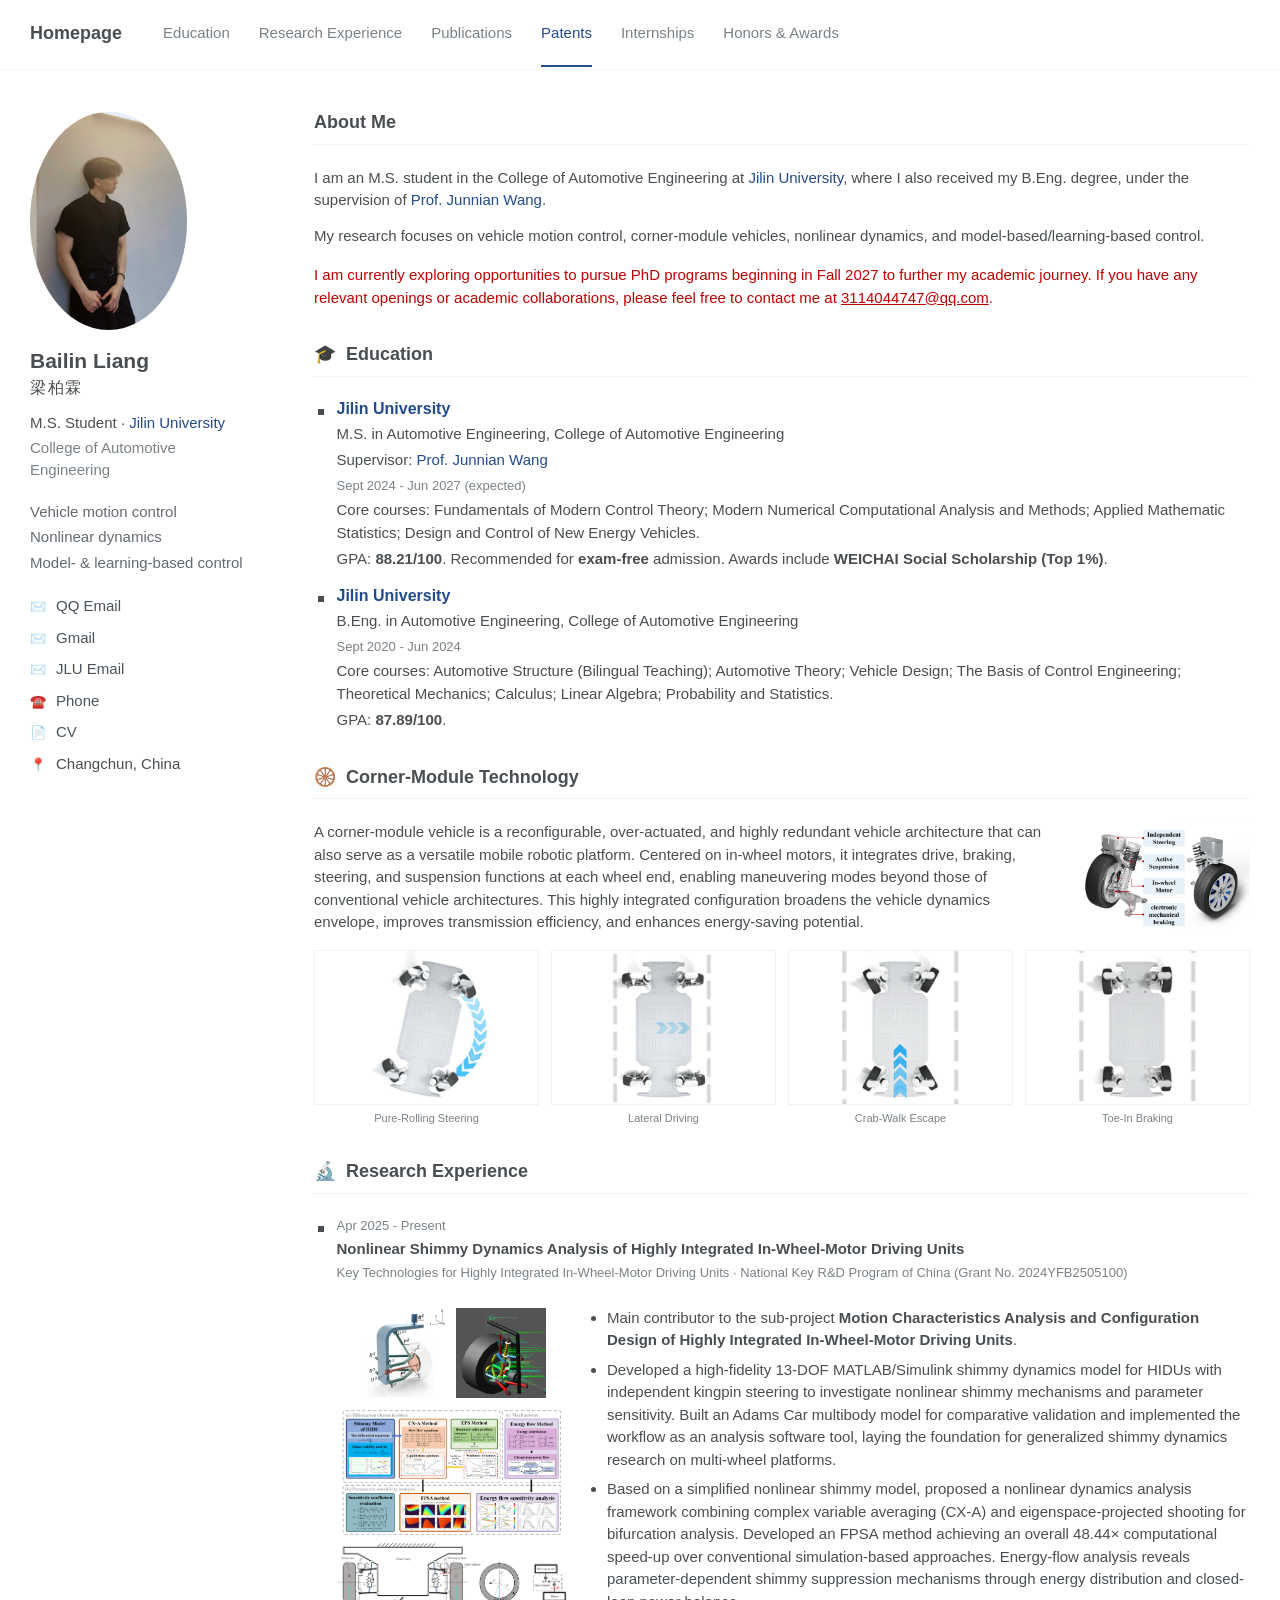
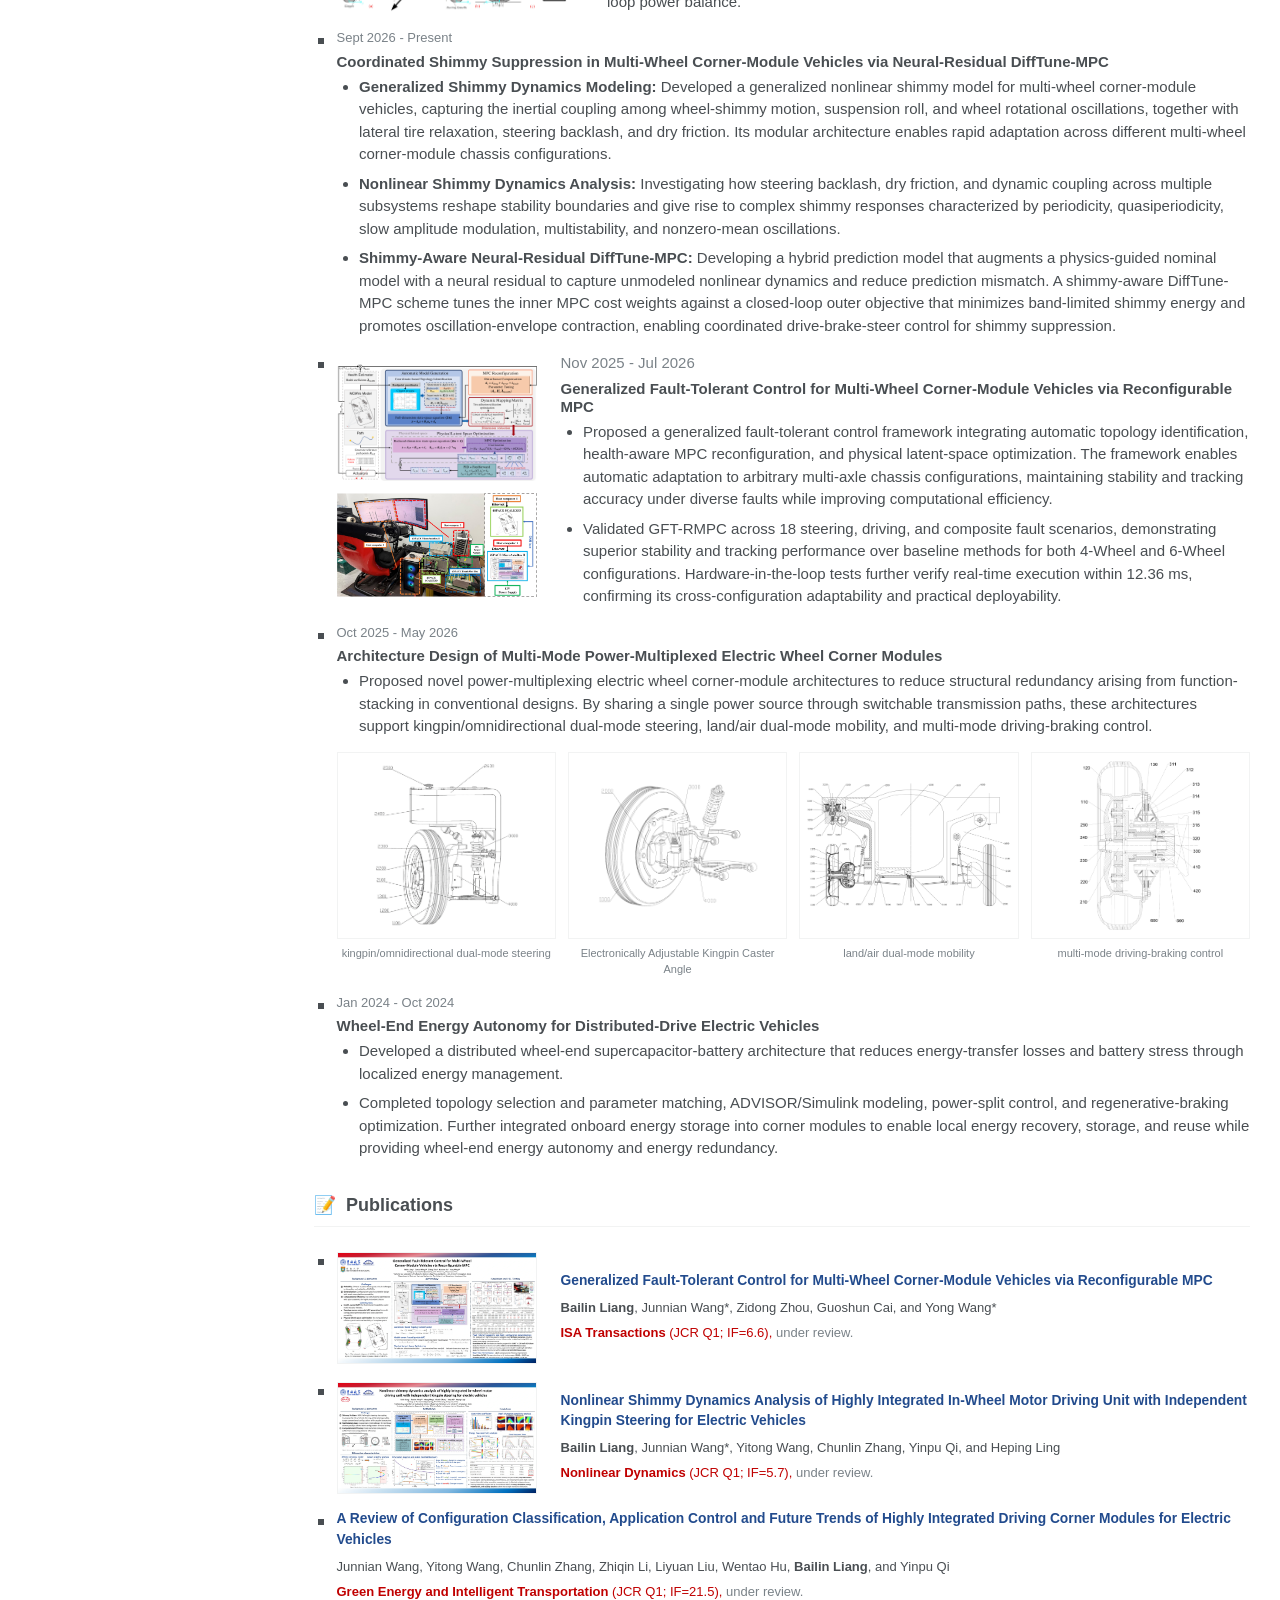
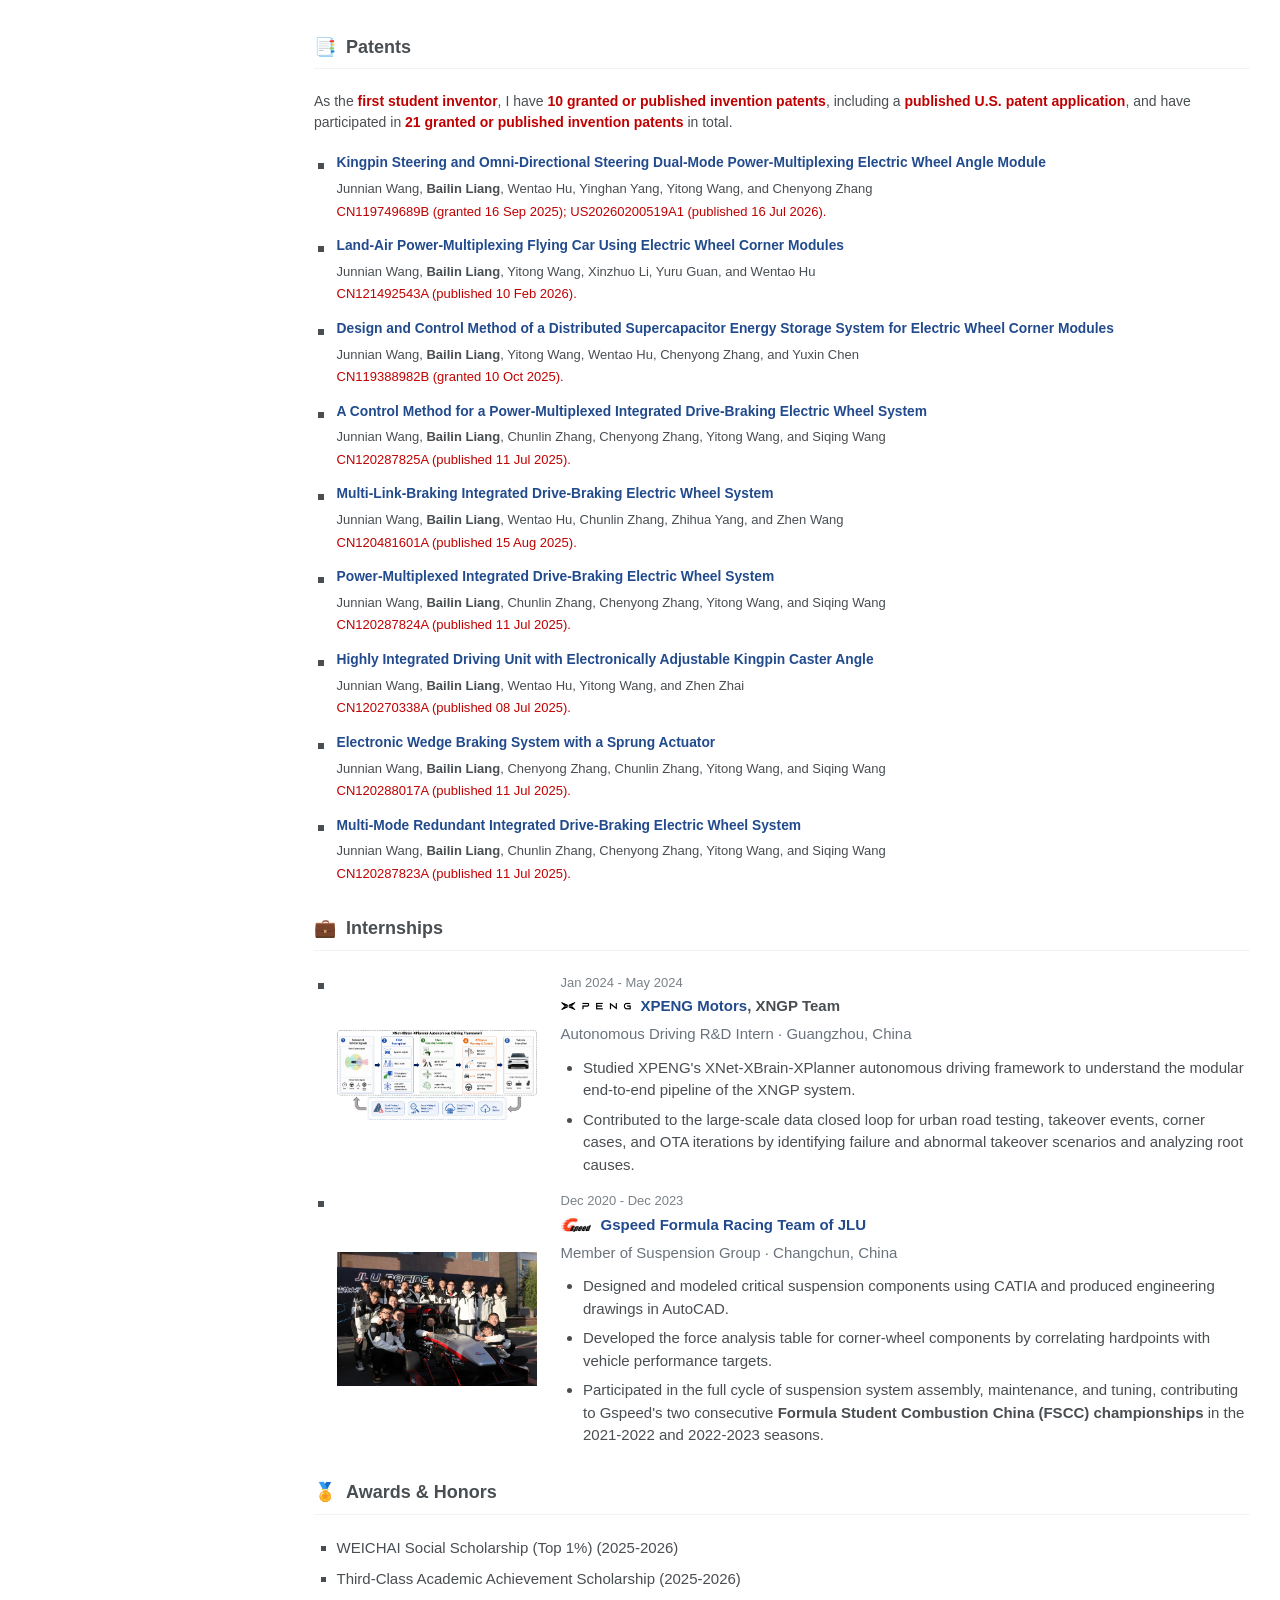
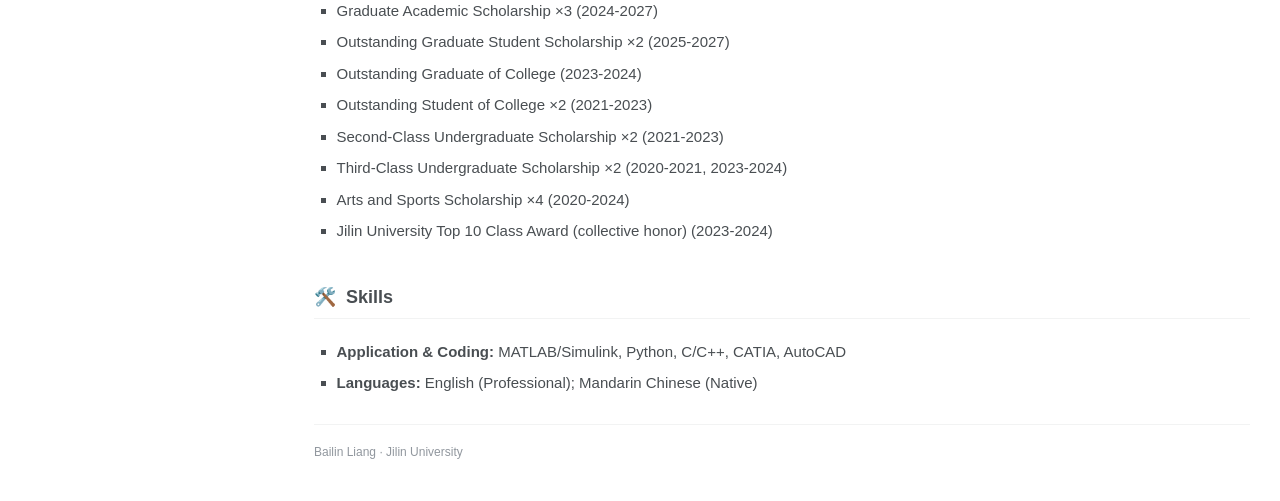
==== index.html @ b82c8e2d "Refine Shimmy figure spacing and supervisor typography" ====
<!DOCTYPE html>
<html lang="en">
<head>
  <meta charset="utf-8">
  <meta name="description" content="Academic homepage of Bailin Liang">
  <meta name="keywords" content="Bailin Liang, Automotive Engineering, Electric Vehicle, Vehicle Dynamics, Corner Module, Nonlinear Dynamics, Jilin University">
  <meta name="viewport" content="width=device-width, initial-scale=1">
  <title>Bailin Liang | Research &amp; Publications</title>
  <link rel="stylesheet" type="text/css" href="stylesheet.css?v=spacing-20261030">
</head>

<body>
  <header class="masthead">
    <nav class="top-nav" aria-label="Primary navigation">
      <a class="nav-home" href="#about">Homepage</a>
      <a href="#education">Education</a>
      <a href="#research">Research Experience</a>
      <a href="#publications">Publications</a>
      <a href="#patents">Patents</a>
      <a href="#experience">Internships</a>
      <a href="#awards">Honors <span class="ampersand">&amp;</span> Awards</a>
    </nav>
  </header>

  <main class="page-shell">
    <aside class="sidebar">
      <div class="profile-frame"><img class="profile-photo" src="photo/bailin-liang-portrait-casual-20261030.jpg" alt="Bailin Liang profile photo" data-image-slot="profile-photo"></div>

      <h1>Bailin Liang <span class="chinese-name">梁柏霖</span></h1>
      <p class="role">M.S. Student · <a href="https://www.jlu.edu.cn/" target="_blank" rel="noopener">Jilin University</a></p>
      <p class="affiliation">College of Automotive Engineering</p>

      <!-- <p class="focus">
        Focus on vehicle motion control, corner-module vehicle, and the integration of VLM/VLAs with model-based/learning-based control.
      </p> -->

      <p class="sidebar-interests">Vehicle motion control<br>Nonlinear dynamics<br>Model- <span class="ampersand">&amp;</span> learning-based control</p>
      <ul class="contact-list">
        <li><span class="contact-icon">✉️</span><a href="mailto:3114044747@qq.com">QQ Email</a></li>
        <li><span class="contact-icon">✉️</span><a href="mailto:sha593609@gmail.com">Gmail</a></li>
        <li><span class="contact-icon">✉️</span><a href="mailto:liangbl24@jlu.edu.cn">JLU Email</a></li>
        <li><span class="contact-icon">☎️</span><a href="tel:+8618038756869">Phone</a></li>
        <li><span class="contact-icon">📄</span><a href="Bailin_Liang_CV.pdf?v=aff6330867b1" target="_blank" rel="noopener">CV</a></li>
        <li><span class="contact-icon">📍</span>Changchun, China</li>
      </ul>
    </aside>

    <section class="content">
      <section id="about" class="intro-section">
        <h2>About Me</h2>
        <p>
          I am an M.S. student in the College of Automotive Engineering at <a href="https://www.jlu.edu.cn/" target="_blank" rel="noopener">Jilin University</a>,
          where I also received my B.Eng. degree, under the supervision of
          <a href="https://auto.jlu.edu.cn/info/1145/1429.htm" target="_blank" rel="noopener">Prof. Junnian Wang</a>.
        </p>
        <p>
          My research focuses on vehicle motion control, corner-module vehicles, nonlinear dynamics, and model-based/learning-based control.
        </p>
        <p class="phd-opportunity">
          I am currently exploring opportunities to pursue PhD programs beginning in Fall 2027 to further my academic journey. If you have any relevant openings or academic collaborations, please feel free to contact me at <a href="mailto:3114044747@qq.com">3114044747@qq.com</a>.
        </p>
      </section>

      <section id="education" class="section-block">
        <h2><span class="section-icon">🎓</span>Education</h2>

        <ul class="record-list">
        <li class="record-list-item">
        <div class="education-item">
          <h3><a href="https://www.jlu.edu.cn/" target="_blank" rel="noopener">Jilin University</a></h3>
          <p>M.S. in Automotive Engineering, College of Automotive Engineering</p>
          <p>Supervisor: <a href="https://auto.jlu.edu.cn/info/1145/1429.htm" target="_blank" rel="noopener">Prof. Junnian Wang</a></p>
          <p class="timeline-date">Sept 2024 - Jun 2027 (expected)</p>
          <p>Core courses: Fundamentals of Modern Control Theory; Modern Numerical Computational Analysis and Methods; Applied Mathematic Statistics; Design and Control of New Energy Vehicles.</p>
          <p>
            GPA: <strong>88.21/100</strong>. Recommended for <strong>exam-free</strong> admission. Awards include <strong>WEICHAI Social Scholarship (Top 1%)</strong>.
          </p>
        </div>
        </li>
        <li class="record-list-item">
        <div class="education-item">
          <h3><a href="https://www.jlu.edu.cn/" target="_blank" rel="noopener">Jilin University</a></h3>
          <p>B.Eng. in Automotive Engineering, College of Automotive Engineering</p>
          <p class="timeline-date">Sept 2020 - Jun 2024</p>
          <p>Core courses: Automotive Structure (Bilingual Teaching); Automotive Theory; Vehicle Design; The Basis of Control Engineering; Theoretical Mechanics; Calculus; Linear Algebra; Probability and Statistics.</p>
          <p>
            GPA: <strong>87.89/100</strong>.
          </p>
        </div>
        </li>
        </ul>

      </section>

      <section id="corner-module" class="section-block corner-module-overview">
        <h2><span class="section-icon">🛞</span>Corner-Module Technology</h2>
        <div class="corner-module-summary">
          <p class="corner-module-intro">
            A corner-module vehicle is a reconfigurable, over-actuated, and highly redundant vehicle architecture that can also serve as a versatile mobile robotic platform. Centered on in-wheel motors, it integrates drive, braking, steering, and suspension functions at each wheel end, enabling maneuvering modes beyond those of conventional vehicle architectures. This highly integrated configuration broadens the vehicle dynamics envelope, improves transmission efficiency, and enhances energy-saving potential.
          </p>
          <img class="media-asset corner-module-static" src="photo/National Key R&amp;D Program of China.jpg" alt="Highly integrated corner module combining independent steering, active suspension, in-wheel drive, and electromechanical braking">
        </div>
        <div class="corner-module-motion-grid" aria-label="Corner-module maneuvering modes">
          <figure>
            <img src="photo/corner-module-pure-rolling.gif" alt="Corner-module vehicle performing pure-rolling steering" loading="lazy">
            <figcaption>Pure-Rolling Steering</figcaption>
          </figure>
          <figure>
            <img src="photo/corner-module-lateral-driving.gif" alt="Corner-module vehicle driving laterally" loading="lazy">
            <figcaption>Lateral Driving</figcaption>
          </figure>
          <figure>
            <img src="photo/corner-module-crab-walk.gif" alt="Corner-module vehicle performing a crab-walk escape maneuver" loading="lazy">
            <figcaption>Crab-Walk Escape</figcaption>
          </figure>
          <figure>
            <img src="photo/corner-module-toe-in-braking.gif" alt="Corner-module vehicle performing toe-in braking" loading="lazy">
            <figcaption>Toe-In Braking</figcaption>
          </figure>
        </div>
      </section>

      <section id="research" class="section-block">
        <h2><span class="section-icon">🔬</span>Research Experience</h2>

        <ul class="record-list">
        <li class="record-list-item">
        <article class="experience-item shimmy-detail" id="research-shimmy">
            <header class="experience-heading">
            <div class="timeline-date">Apr 2025 - Present</div>
            <h3>Nonlinear Shimmy Dynamics Analysis of Highly Integrated In-Wheel-Motor Driving Units</h3>
            <p class="role-line">Key Technologies for Highly Integrated In-Wheel-Motor Driving Units · National Key R<span class="ampersand">&amp;</span>D Program of China (Grant No. 2024YFB2505100)</p>
                      </header>
          <div class="experience-media shimmy-figure-group">
            <div class="model-figure-pair">
            <a href="photo/shimmy-kinematic-model.png" target="_blank" rel="noopener"><img class="media-asset" src="photo/shimmy-kinematic-model.png" alt="Kinematic schematic of the highly integrated in-wheel-motor driving unit"></a>
            <a href="photo/shimmy-adams-model.png" target="_blank" rel="noopener"><img class="media-asset" src="photo/shimmy-adams-model.png" alt="Adams multibody model of the highly integrated in-wheel-motor driving unit"></a>
                      </div>
            <div class="paper-figure-set" data-image-slot="paper-preview-shimmy">
            <img class="media-asset paper-figure-primary" src="photo/Nonlinear Shimmy Analysis of Highly Integrated In-Wheel Motor Driving Unit with Independent Kingpin Steering for Electric Vehicles1.jpg" alt="Nonlinear shimmy dynamics and bifurcation analysis">
            <img class="media-asset paper-figure-secondary" src="photo/Nonlinear Shimmy Analysis of Highly Integrated In-Wheel Motor Driving Unit with Independent Kingpin Steering for Electric Vehicles2.jpg" alt="Parameter sensitivity and energy-flow analysis of shimmy suppression">
                      </div>
          </div>
          <div class="experience-body">
            <ul class="experience-list">
              <li>Main contributor to the sub-project <strong>Motion Characteristics Analysis and Configuration Design of Highly Integrated In-Wheel-Motor Driving Units</strong>.</li>
              <li>Developed a high-fidelity 13-DOF MATLAB/Simulink shimmy dynamics model for HIDUs with independent kingpin steering to investigate nonlinear shimmy mechanisms and parameter sensitivity. Built an Adams Car multibody model for comparative validation and implemented the workflow as an analysis software tool, laying the foundation for generalized shimmy dynamics research on multi-wheel platforms.</li>
              <li>Based on a simplified nonlinear shimmy model, proposed a nonlinear dynamics analysis framework combining complex variable averaging (CX-A) and eigenspace-projected shooting for bifurcation analysis. Developed an FPSA method achieving an overall 48.44× computational speed-up over conventional simulation-based approaches. Energy-flow analysis reveals parameter-dependent shimmy suppression mechanisms through energy distribution and closed-loop power balance.</li>
            </ul>
          </div>
        </article>
        </li>
        <li class="record-list-item">
        <article class="experience-item text-only" id="research-coordinated">
          <div class="experience-body">
              <div class="timeline-date">Sept 2026 - Present</div>
              <h3>Coordinated Shimmy Suppression in Multi-Wheel Corner-Module Vehicles via Neural-Residual DiffTune-MPC</h3>
            <ul class="experience-list">
              <li><strong>Generalized Shimmy Dynamics Modeling:</strong> Developed a generalized nonlinear shimmy model for multi-wheel corner-module vehicles, capturing the inertial coupling among wheel-shimmy motion, suspension roll, and wheel rotational oscillations, together with lateral tire relaxation, steering backlash, and dry friction. Its modular architecture enables rapid adaptation across different multi-wheel corner-module chassis configurations.</li>
              <li><strong>Nonlinear Shimmy Dynamics Analysis:</strong> Investigating how steering backlash, dry friction, and dynamic coupling across multiple subsystems reshape stability boundaries and give rise to complex shimmy responses characterized by periodicity, quasiperiodicity, slow amplitude modulation, multistability, and nonzero-mean oscillations.</li>
              <li><strong>Shimmy-Aware Neural-Residual DiffTune-MPC:</strong> Developing a hybrid prediction model that augments a physics-guided nominal model with a neural residual to capture unmodeled nonlinear dynamics and reduce prediction mismatch. A shimmy-aware DiffTune-MPC scheme tunes the inner MPC cost weights against a closed-loop outer objective that minimizes band-limited shimmy energy and promotes oscillation-envelope contraction, enabling coordinated drive-brake-steer control for shimmy suppression.</li>
            </ul>
          </div>
        </article>
        </li>
        <li class="record-list-item">
        <article class="experience-item" id="research-gft-rmpc">
          <div class="experience-media paper-figure-set" data-image-slot="paper-preview">
            <a href="photo/gft-rmpc-strategy.png" target="_blank" rel="noopener" aria-label="Open the full GFT-RMPC strategy diagram">
              <img class="media-asset paper-figure-primary" src="photo/gft-rmpc-strategy.png" alt="GFT-RMPC strategy integrating automatic model generation, MPC reconfiguration, and physical latent-space optimization">
            </a>
            <img class="media-asset paper-figure-secondary" src="photo/Generalized Fault-Tolerant Control for Multi-Wheel Corner-Module Vehicles via Reconfigurable MPC2.jpg" alt="Hardware-in-the-loop validation platform for the GFT-RMPC framework">
          </div>
          <div class="experience-body">
            <p class="timeline-date">Nov 2025 - Jul 2026</p>
            <h3>Generalized Fault-Tolerant Control for Multi-Wheel Corner-Module Vehicles via Reconfigurable MPC</h3>
            <ul class="experience-list">
              <li>Proposed a generalized fault-tolerant control framework integrating automatic topology identification, health-aware MPC reconfiguration, and physical latent-space optimization. The framework enables automatic adaptation to arbitrary multi-axle chassis configurations, maintaining stability and tracking accuracy under diverse faults while improving computational efficiency.</li>
              <li>Validated GFT-RMPC across 18 steering, driving, and composite fault scenarios, demonstrating superior stability and tracking performance over baseline methods for both 4-Wheel and 6-Wheel configurations. Hardware-in-the-loop tests further verify real-time execution within 12.36 ms, confirming its cross-configuration adaptability and practical deployability.</li>
            </ul>
          </div>
        </article>
        </li>
        <li class="record-list-item">
        <article class="experience-item text-only architecture-preview" id="architecture-preview">
          <div class="experience-body">
            <div class="timeline-date">Oct 2025 - May 2026</div>
            <h3>Architecture Design of Multi-Mode Power-Multiplexed Electric Wheel Corner Modules</h3>
            <ul class="experience-list">
              <li>Proposed novel power-multiplexing electric wheel corner-module architectures to reduce structural redundancy arising from function-stacking in conventional designs. By sharing a single power source through switchable transmission paths, these architectures support kingpin/omnidirectional dual-mode steering, land/air dual-mode mobility, and multi-mode driving-braking control.</li>
            </ul>
          </div>
          <div class="architecture-gallery">
            <figure>
              <a href="photo/patent1.png" target="_blank" rel="noopener"><img src="photo/patent1.png" alt="Dual-mode steering corner module"></a>
              <figcaption>kingpin/omnidirectional dual-mode steering</figcaption>
            </figure>
            <figure>
              <a href="photo/caster-angle-axonometric.png" target="_blank" rel="noopener"><img src="photo/caster-angle-axonometric.png" alt="New corner-module axonometric drawing"></a>
              <figcaption>Electronically Adjustable Kingpin Caster Angle</figcaption>
            </figure>
            <figure>
              <a href="photo/patent2_web.jpg" target="_blank" rel="noopener"><img src="photo/patent2_web.jpg" alt="Land-air power-multiplexing flying car"></a>
              <figcaption>land/air dual-mode mobility</figcaption>
            </figure>
            <figure>
              <a href="photo/drive-brake-structure.png" target="_blank" rel="noopener"><img src="photo/drive-brake-structure.png" alt="New cross-sectional structure drawing"></a>
              <figcaption>multi-mode driving-braking control</figcaption>
            </figure>
          </div>
        </article>
        </li>
        <li class="record-list-item">
        <article class="experience-item text-only">
          <div class="experience-body">
            <div class="timeline-date">Jan 2024 - Oct 2024</div>
            <h3>Wheel-End Energy Autonomy for Distributed-Drive Electric Vehicles</h3>
            <ul class="experience-list">
              <li>Developed a distributed wheel-end supercapacitor-battery architecture that reduces energy-transfer losses and battery stress through localized energy management.</li>
              <li>Completed topology selection and parameter matching, ADVISOR/Simulink modeling, power-split control, and regenerative-braking optimization. Further integrated onboard energy storage into corner modules to enable local energy recovery, storage, and reuse while providing wheel-end energy autonomy and energy redundancy.</li>
            </ul>
          </div>
        </article>
        </li>
        <li class="record-list-item" hidden>
        <article class="experience-item text-only" hidden>
          <div class="experience-body">
              <h3>Certifiable Latent Interface for Multimodal Robot Control <span class="research-status">Research interest</span></h3>
              <p>
                Explore history-dependent latent state representations that retain task- and control-relevant information from multimodal observation histories while attenuating nuisance variations, perception noise, and irrelevant history. Develop latent-to-policy parameterizations with built-in closed-loop guarantees so that policies generated from admissible latent states remain feasible and safe when integrated with a stabilizing low-level controller and the physical plant. Explore online latent-space planning and reinforcement-learning-based policy optimization within certified admissible sets to improve task performance while preserving closed-loop guarantees.
              </p>
          </div>
        </article>
        </li>
        </ul>
      </section>

      <section id="publications" class="section-block">
        <h2><span class="section-icon">📝</span>Publications</h2>

        <ul class="record-list">
        <li class="record-list-item">
        <article class="publication-item" data-paper="gft-rmpc">
          <a class="publication-media" href="photo/gft-rmpc-paper-poster.webp" target="_blank" rel="noopener" aria-label="Open full-size GFT-RMPC paper poster">
            <img class="media-asset" src="photo/gft-rmpc-paper-poster.webp" alt="GFT-RMPC paper poster" loading="lazy" width="2551" height="1417">
          </a>
          <div class="publication-body">
            <h3>Generalized Fault-Tolerant Control for Multi-Wheel Corner-Module Vehicles via Reconfigurable MPC</h3>
            <p><strong>Bailin Liang</strong>, Junnian Wang*, Zidong Zhou, Guoshun Cai, and Yong Wang*</p>
            <p class="paper-venue">
              <strong>ISA Transactions</strong> (JCR Q1; IF=6.6), <span class="paper-status">under review.</span>
            </p>

          </div>
        </article>
        </li>
        <li class="record-list-item">
        <article class="publication-item" data-paper="shimmy">
          <a class="publication-media" href="photo/shimmy-paper-poster.webp" target="_blank" rel="noopener" aria-label="Open full-size Nonlinear shimmy dynamics paper poster">
            <img class="media-asset" src="photo/shimmy-paper-poster.webp" alt="Nonlinear shimmy dynamics paper poster" loading="lazy" width="2551" height="1417">
          </a>
          <div class="publication-body">
            <h3>Nonlinear Shimmy Dynamics Analysis of Highly Integrated In-Wheel Motor Driving Unit with Independent Kingpin Steering for Electric Vehicles</h3>
            <p><strong>Bailin Liang</strong>, Junnian Wang*, Yitong Wang, Chunlin Zhang, Yinpu Qi, and Heping Ling</p>
            <p class="paper-venue">
              <strong>Nonlinear Dynamics</strong> (JCR Q1; IF=5.7), <span class="paper-status">under review.</span>
            </p>

          </div>
        </article>
        </li>
        <li class="record-list-item">
        <article class="publication-item text-only">
          <div class="publication-body">
            <h3>A Review of Configuration Classification, Application Control and Future Trends of Highly Integrated Driving Corner Modules for Electric Vehicles</h3>
            <p>Junnian Wang, Yitong Wang, Chunlin Zhang, Zhiqin Li, Liyuan Liu, Wentao Hu, <strong>Bailin Liang</strong>, and Yinpu Qi</p>
            <p class="paper-venue">
              <strong>Green Energy and Intelligent Transportation</strong> (JCR Q1; IF=21.5), <span class="paper-status">under review.</span>
            </p>
          </div>
        </article>
        </li>
        </ul>

      </section>

      <section id="patents" class="section-block">
        <h2><span class="section-icon">📑</span>Patents</h2>
        <p class="patent-highlight">As the <strong>first student inventor</strong>, I have <strong>10 granted or published invention patents</strong>, including a <strong>published U.S. patent application</strong>, and have participated in <strong>21 granted or published invention patents</strong> in total.</p>

        <ul class="record-list">
        <li class="record-list-item">
        <article class="publication-item text-only patent-entry">
          <div class="publication-body">
            <h3>Kingpin Steering and Omni-Directional Steering Dual-Mode Power-Multiplexing Electric Wheel Angle Module</h3>
            <p class="inventor-list">Junnian Wang, <strong>Bailin Liang</strong>, Wentao Hu, Yinghan Yang, Yitong Wang, and Chenyong Zhang</p>
            <p class="patent-metadata"><a href="https://patents.google.com/patent/CN119749689B/en" target="_blank" rel="noopener">CN119749689B</a> (granted 16 Sep 2025); <a href="https://patents.google.com/patent/US20260200519A1/en" target="_blank" rel="noopener">US20260200519A1</a> (published 16 Jul 2026).</p>
          </div>
        </article>
        </li>
        <li class="record-list-item">
        <article class="publication-item text-only patent-entry">
          <div class="publication-body">
            <h3>Land-Air Power-Multiplexing Flying Car Using Electric Wheel Corner Modules</h3>
            <p class="inventor-list">Junnian Wang, <strong>Bailin Liang</strong>, Yitong Wang, Xinzhuo Li, Yuru Guan, and Wentao Hu</p>
            <p class="patent-metadata"><a href="https://patents.google.com/patent/CN121492543A/en" target="_blank" rel="noopener">CN121492543A</a> (published 10 Feb 2026).</p>
          </div>
        </article>
        </li>
        <li class="record-list-item">
        <article class="publication-item text-only patent-entry">
          <div class="publication-body">
            <h3>Design and Control Method of a Distributed Supercapacitor Energy Storage System for Electric Wheel Corner Modules</h3>
            <p class="inventor-list">Junnian Wang, <strong>Bailin Liang</strong>, Yitong Wang, Wentao Hu, Chenyong Zhang, and Yuxin Chen</p>
            <p class="patent-metadata"><a href="https://patents.google.com/patent/CN119388982B/en" target="_blank" rel="noopener">CN119388982B</a> (granted 10 Oct 2025).</p>
          </div>
        </article>
        </li>
        <li class="record-list-item">
        <article class="publication-item text-only patent-entry">
          <div class="publication-body">
            <h3>A Control Method for a Power-Multiplexed Integrated Drive-Braking Electric Wheel System</h3>
            <p class="inventor-list">Junnian Wang, <strong>Bailin Liang</strong>, Chunlin Zhang, Chenyong Zhang, Yitong Wang, and Siqing Wang</p>
            <p class="patent-metadata"><a href="https://patents.google.com/patent/CN120287825A/en" target="_blank" rel="noopener">CN120287825A</a> (published 11 Jul 2025).</p>
          </div>
        </article>
        </li>
        <li class="record-list-item">
        <article class="publication-item text-only patent-entry">
          <div class="publication-body">
            <h3>Multi-Link-Braking Integrated Drive-Braking Electric Wheel System</h3>
            <p class="inventor-list">Junnian Wang, <strong>Bailin Liang</strong>, Wentao Hu, Chunlin Zhang, Zhihua Yang, and Zhen Wang</p>
            <p class="patent-metadata"><a href="https://patents.google.com/patent/CN120481601A/en" target="_blank" rel="noopener">CN120481601A</a> (published 15 Aug 2025).</p>
          </div>
        </article>
        </li>
        <li class="record-list-item">
        <article class="publication-item text-only patent-entry">
          <div class="publication-body">
            <h3>Power-Multiplexed Integrated Drive-Braking Electric Wheel System</h3>
            <p class="inventor-list">Junnian Wang, <strong>Bailin Liang</strong>, Chunlin Zhang, Chenyong Zhang, Yitong Wang, and Siqing Wang</p>
            <p class="patent-metadata"><a href="https://patents.google.com/patent/CN120287824A/en" target="_blank" rel="noopener">CN120287824A</a> (published 11 Jul 2025).</p>
          </div>
        </article>
        </li>
        <li class="record-list-item">
        <article class="publication-item text-only patent-entry">
          <div class="publication-body">
            <h3>Highly Integrated Driving Unit with Electronically Adjustable Kingpin Caster Angle</h3>
            <p class="inventor-list">Junnian Wang, <strong>Bailin Liang</strong>, Wentao Hu, Yitong Wang, and Zhen Zhai</p>
            <p class="patent-metadata"><a href="https://patents.google.com/patent/CN120270338A/en" target="_blank" rel="noopener">CN120270338A</a> (published 08 Jul 2025).</p>
          </div>
        </article>
        </li>
        <li class="record-list-item">
        <article class="publication-item text-only patent-entry">
          <div class="publication-body">
            <h3>Electronic Wedge Braking System with a Sprung Actuator</h3>
            <p class="inventor-list">Junnian Wang, <strong>Bailin Liang</strong>, Chenyong Zhang, Chunlin Zhang, Yitong Wang, and Siqing Wang</p>
            <p class="patent-metadata"><a href="https://patents.google.com/patent/CN120288017A/en" target="_blank" rel="noopener">CN120288017A</a> (published 11 Jul 2025).</p>
          </div>
        </article>
        </li>
        <li class="record-list-item">
        <article class="publication-item text-only patent-entry">
          <div class="publication-body">
            <h3>Multi-Mode Redundant Integrated Drive-Braking Electric Wheel System</h3>
            <p class="inventor-list">Junnian Wang, <strong>Bailin Liang</strong>, Chunlin Zhang, Chenyong Zhang, Yitong Wang, and Siqing Wang</p>
            <p class="patent-metadata"><a href="https://patents.google.com/patent/CN120287823A/en" target="_blank" rel="noopener">CN120287823A</a> (published 11 Jul 2025).</p>
          </div>
        </article>
        </li>
        </ul>
      </section>

      <section id="experience" class="section-block">
        <h2><span class="section-icon">💼</span>Internships</h2>

        <ul class="record-list">
        <li class="record-list-item">
        <article class="experience-item" id="internship-xpeng">
          <a class="experience-media" href="photo/xpeng-xngp-framework.png" target="_blank" rel="noopener"><img class="media-asset" src="photo/xpeng-xngp-framework.png" alt="XPENG XNet-XBrain-XPlanner pipeline and data feedback loop"></a>
          <div class="experience-body">
            <div class="timeline-date">Jan 2024 - May 2024</div>
            <h3 class="organization-heading"><svg class="organization-mark xpeng-mark" viewBox="56 271 1088 129" role="img" aria-label="XPENG logo"><image href="photo/xpeng-logo.png" width="1200" height="674"/></svg><span><a href="https://www.xpeng.com/" target="_blank" rel="noopener">XPENG Motors</a>, XNGP Team</span></h3>
            <p class="role-line">Autonomous Driving R<span class="ampersand">&amp;</span>D Intern · Guangzhou, China</p>
            <ul class="experience-list">
              <li>Studied XPENG's XNet-XBrain-XPlanner autonomous driving framework to understand the modular end-to-end pipeline of the XNGP system.</li>
              <li>Contributed to the large-scale data closed loop for urban road testing, takeover events, corner cases, and OTA iterations by identifying failure and abnormal takeover scenarios and analyzing root causes.</li>
            </ul>
          </div>
        </article>
        </li>
        <li class="record-list-item">
        <article class="experience-item">
          <img class="experience-media media-asset" src="photo/Gspeed Formula Racing Team of JLU.jpg" alt="Gspeed Formula Racing Team of JLU" data-image-slot="formula-student">
          <div class="experience-body">
            <div class="timeline-date">Dec 2020 - Dec 2023</div>
            <h3 class="organization-heading"><svg class="organization-mark gspeed-mark" viewBox="20 108 608 276" role="img" aria-label="Gspeed logo"><image href="photo/gspeed-logo.png" width="640" height="480"/></svg><a href="http://www.jluracing.com/" target="_blank" rel="noopener">Gspeed Formula Racing Team of JLU</a></h3>
            <p class="role-line">Member of Suspension Group · Changchun, China</p>
            <ul class="experience-list">
              <li>Designed and modeled critical suspension components using CATIA and produced engineering drawings in AutoCAD.</li>
              <li>Developed the force analysis table for corner-wheel components by correlating hardpoints with vehicle performance targets.</li>
              <li>Participated in the full cycle of suspension system assembly, maintenance, and tuning, contributing to Gspeed's two consecutive <strong>Formula Student Combustion China (FSCC) championships</strong> in the 2021-2022 and 2022-2023 seasons.</li>
            </ul>
          </div>
        </article>
        </li>
        </ul>
      </section>

      <section id="awards" class="section-block">
        <h2><span class="section-icon">🏅</span>Awards <span class="ampersand">&amp;</span> Honors</h2>
        <ul class="experience-list">
          <li>WEICHAI Social Scholarship (Top 1%) (2025-2026)</li>
          <li>Third-Class Academic Achievement Scholarship (2025-2026)</li>
          <li>Graduate Academic Scholarship ×3 (2024-2027)</li>
          <li>Outstanding Graduate Student Scholarship ×2 (2025-2027)</li>
          <li>Outstanding Graduate of College (2023-2024)</li>
          <li>Outstanding Student of College ×2 (2021-2023)</li>
          <li>Second-Class Undergraduate Scholarship ×2 (2021-2023)</li>
          <li>Third-Class Undergraduate Scholarship ×2 (2020-2021, 2023-2024)</li>
          <li>Arts and Sports Scholarship ×4 (2020-2024)</li>
          <li>Jilin University Top 10 Class Award (collective honor) (2023-2024)</li>
        </ul>
      </section>

      <section id="skills" class="section-block">
        <h2><span class="section-icon">🛠️</span>Skills</h2>
        <ul class="skill-grid">
          <li><strong>Application <span class="ampersand">&amp;</span> Coding:</strong> MATLAB/Simulink, Python, C/C++, CATIA, AutoCAD</li>
          <li><strong>Languages:</strong> English (Professional); Mandarin Chinese (Native)</li>
        </ul>
      </section>

      <footer class="site-footer">Bailin Liang · Jilin University</footer>
    </section>
  </main>
  <script src="site.js?v=release-20261030"></script>
</body>
</html>
<!-- Homepage release: approved research layout and portrait, 2026-10-30 -->

<!-- GitHub Pages deployment refresh: approved homepage 2026-10-30 -->
---- stylesheet.css ----
:root { --ink:#494e52; --muted:#7a8288; --blue:#224b8d; --line:#f2f3f3; --accent:#c00000; }
* { box-sizing:border-box; }
html { scroll-behavior:smooth; scroll-padding-top:0; }
body { margin:0; background:#fff; color:var(--ink); font:15px/1.5 "Trebuchet MS", Helvetica, sans-serif; }
[hidden] { display:none !important; }
a { color:var(--blue); text-decoration:none; }
a:hover { text-decoration:underline; }
a:focus-visible { outline:2px solid var(--blue); outline-offset:4px; }
p { margin:0 0 10px; }
strong { font-weight:700; }
.masthead { position:sticky; top:0; background:#fff; border-bottom:1px solid var(--line); z-index:10; }
.top-nav { max-width:1280px; min-height:67px; padding:0 30px; margin:auto; display:flex; align-items:center; gap:29px; }
.top-nav a { color:var(--muted); font-weight:700; white-space:nowrap; font-size:14px; text-decoration:none; padding:20px 0; border-bottom:2px solid transparent; }
.top-nav .nav-home { color:var(--ink); font-size:18px; margin-right:12px; }
.top-nav a:hover,.top-nav a.active { color:var(--blue); border-bottom-color:var(--blue); }
.page-shell { width:min(1220px,calc(100% - 60px)); margin:42px auto 0; display:grid; grid-template-columns:220px minmax(0,1fr); gap:64px; align-items:start; }
.sidebar { position:sticky; top:105px; font-size:13px; }
.profile-photo { width:167px; height:167px; object-fit:contain; object-position:center; background:#fff; border-radius:50%; border:1px solid var(--line); padding:8px; }
.sidebar h1 { margin:17px 0 3px; font-size:23px; line-height:1.3; color:var(--ink); }
.chinese-name { display:block; font-size:16px; margin-top:4px; font-weight:400; letter-spacing:.1em; }
.role { margin:13px 0 2px; font-size:13px; font-weight:700; }
.affiliation { color:var(--muted); font-size:12px; margin-bottom:17px; }
.sidebar-interests { color:#636a72; line-height:1.7; margin:0 0 20px; }
.contact-list { padding:0; margin:0; list-style:none; display:grid; gap:9px; }
.contact-list li { display:flex; align-items:baseline; gap:9px; }
.contact-list a { color:#4a525a; }
.contact-icon { width:17px; font-size:13px; }
.content { min-width:0; padding-bottom:40px; }
.content > section { scroll-margin-top:85px; }
h2 { font-size:23px; line-height:1.35; color:var(--ink); margin:0 0 22px; padding-bottom:10px; border-bottom:1px solid var(--line); }
h3 { font-size:16px; line-height:1.5; margin:0 0 5px; font-weight:700; }
.section-icon { display:inline-block; font-size:20px; width:29px; margin-right:3px; }
.section-block { margin:35px 0 0; padding:0; }
.intro-section { font-size:15px; }
.intro-section p { margin-bottom:13px; }
.phd-opportunity { color:var(--accent); margin-top:17px; }
.phd-opportunity a { color:inherit; text-decoration:underline; }
.education-item { margin-bottom:20px; position:relative; padding-left:17px; border-left:2px solid #e3e9ed; }
.education-item h3 { color:var(--ink); font-size:16px; }
.education-item p { margin-bottom:4px; font-size:14px; }
.education-item .timeline-date { font-size:13px; color:var(--muted); }
.timeline-date { color:var(--muted); font-size:13px; margin-bottom:5px; font-weight:400; }
.role-line { color:#6a737d; font-size:13px; margin-bottom:11px; }
.media-asset { display:block; width:100%; height:auto; object-fit:contain; background:#fff; }
.corner-module-summary { display:grid; grid-template-columns:minmax(0,1fr) 220px; gap:30px; align-items:center; margin-bottom:16px; }
.corner-module-intro { font-size:14px; margin:0; }
.corner-module-static { max-height:160px; }
.corner-module-motion-grid { display:grid; grid-template-columns:repeat(4,minmax(0,1fr)); gap:12px; }
.corner-module-motion-grid figure { margin:0; min-width:0; }
.corner-module-motion-grid img { display:block; width:100%; height:155px; object-fit:contain; border:1px solid #eff1f3; }
.corner-module-motion-grid figcaption { text-align:center; font-size:11px; margin-top:5px; color:var(--muted); }
.experience-item,.publication-item { display:grid; grid-template-columns:200px minmax(0,1fr); gap:24px; align-items:start; padding:0 0 22px; margin:0 0 22px; border-bottom:1px solid #f0f1f2; }
.experience-item:last-child,.publication-item:last-child { margin-bottom:0; }
.experience-item.text-only,.publication-item.text-only { grid-template-columns:1fr; }
.experience-body p,.experience-list { font-size:14px; }
.experience-list { margin:5px 0 0; padding-left:18px; }
.experience-list li { margin-bottom:7px; }
.experience-list li:last-child { margin-bottom:0; }
.paper-figure-set { display:grid; gap:12px; min-width:0; }
.paper-figure-set img { max-height:185px; }
.experience-media { min-width:0; }
.patent-figure-pair { display:grid; grid-template-columns:repeat(2,minmax(0,1fr)); gap:8px; }
.publication-body h3 { font-size:15px; color:var(--blue); font-weight:700; }
.publication-body p { font-size:13px; margin:6px 0 0; }
.publication-media { display:block; margin-top:3px; }
.publication-media img { border:1px solid var(--line); }
.publication-item.text-only { padding-bottom:16px; margin-bottom:16px; }
.patent-highlight { border-left:3px solid var(--blue); background:#f6f8fa; padding:12px 15px; margin:26px 0 22px; font-size:14px; }
.architecture-preview { gap:14px; }
.architecture-gallery { display:grid; grid-template-columns:repeat(4,minmax(0,1fr)); gap:12px; }
.architecture-gallery figure { margin:0; min-width:0; }
.architecture-gallery a { display:block; border:1px solid var(--line); }
.architecture-gallery img { display:block; width:100%; height:185px; padding:6px; object-fit:contain; }
.architecture-gallery figcaption { text-align:center; font-size:11px; line-height:1.5; color:var(--muted); margin-top:6px; }
#awards .experience-list { columns:2; column-gap:35px; font-size:13px; }
#awards li { break-inside:avoid; margin-bottom:9px; }
.skill-grid { padding:0; margin:0; list-style:none; font-size:14px; }
.skill-grid li { margin-bottom:8px; }
.site-footer { color:#91979e; font-size:12px; border-top:1px solid var(--line); margin-top:30px; padding-top:18px; }
@media(min-width:1450px) { .page-shell { width:1250px; grid-template-columns:220px minmax(0,1fr); gap:80px; } }
@media(max-width:1000px) { .top-nav { gap:22px; overflow-x:auto; } .page-shell {grid-template-columns:180px minmax(0,1fr);gap:30px;} .profile-photo {width:145px;height:145px;} .experience-item,.publication-item {grid-template-columns:165px minmax(0,1fr);gap:18px;} .experience-item.text-only,.publication-item.text-only {grid-template-columns:1fr;} .corner-module-summary {grid-template-columns:1fr 180px;gap:15px;} }
@media(max-width:700px) {
 .top-nav {min-height:54px; padding:0 20px;gap:24px;} .top-nav a {font-size:12px;padding:15px 0;} .top-nav .nav-home {font-size:15px;margin-right:0;}
 .page-shell {width:calc(100% - 36px);margin-top:25px;display:block;} .sidebar {position:static;display:grid;grid-template-columns:100px minmax(0,1fr);column-gap:20px;padding-bottom:24px;margin-bottom:25px;border-bottom:1px solid var(--line);} .profile-photo {width:100px;height:100px;grid-row:1/5;} .sidebar h1 {font-size:23px;margin:0;} .chinese-name {display:inline;font-size:14px;letter-spacing:0;margin-left:5px;} .role {margin:7px 0 0;font-size:12px;} .affiliation {font-size:11px;margin:0;} .sidebar-interests {display:none;} .contact-list {grid-column:1/-1;display:flex;gap:11px 18px;flex-wrap:wrap;margin-top:18px;font-size:12px;} .contact-list li:last-child {display:none;} .contact-icon {width:auto;}
 h2 {font-size:21px;margin-bottom:18px;} .section-block {margin-top:30px;}
 .experience-item,.publication-item {grid-template-columns:1fr;gap:15px;} .paper-figure-set {display:grid;grid-template-columns:repeat(2,minmax(0,1fr));align-items:center;} .paper-figure-set img {max-height:150px;} .experience-item>.experience-media:not(.paper-figure-set) {max-width:260px;justify-self:center;} .publication-item {grid-template-columns:115px minmax(0,1fr);gap:14px;} .publication-body h3 {font-size:13px;} .publication-body p {font-size:12px;} .publication-item.text-only {grid-template-columns:1fr;}
 .corner-module-summary {grid-template-columns:1fr;} .corner-module-static {max-width:280px;justify-self:center;} .corner-module-motion-grid {grid-template-columns:repeat(2,minmax(0,1fr));} .corner-module-motion-grid img {height:150px;}
 .architecture-gallery {grid-template-columns:repeat(4,160px);overflow-x:auto;padding-bottom:8px;} .architecture-gallery img {height:175px;} #awards .experience-list {columns:1;} .architecture-preview .experience-body {min-width:0;}
}
@media(prefers-reduced-motion:reduce) { html {scroll-behavior:auto;} }

#research-shimmy > .experience-media,
#research-gft-rmpc > .experience-media { align-self:center; }

.ampersand { font-family:Arial, Helvetica, sans-serif; font-size:1em; font-weight:inherit; }
.paper-venue { color:var(--accent); }
.paper-status { color:var(--muted); }
#patents .patent-highlight { margin:0 0 20px; padding:0; border:0; background:none; color:var(--ink); }
#patents .patent-highlight strong { color:var(--accent); }
#patents .publication-body h3 { color:var(--blue); }

/* Academic typography/list rules adapted from the upstream MIT-licensed source.
   See THIRD_PARTY_NOTICES.md. User-specific images and content remain local. */
.sidebar { font-size:15px; }
.sidebar h1 { font-size:21px; }
.sidebar .role, .sidebar .affiliation { font-size:15px; font-weight:400; }
.sidebar-interests { font-size:15px; }
.top-nav a { font-size:15px; font-weight:400; }
.top-nav .nav-home { font-size:18px; font-weight:700; }
h2 { font-size:18px; line-height:1.2; }
h3 { font-size:15px; line-height:1.2; }
.section-icon { font-size:18px; }
.education-item { border:0; padding-left:0; }
.education-item p, .experience-body p, .experience-list { font-size:15px; }
.publication-body h3 { font-size:0.92em; line-height:1.5; }
.publication-body p { font-size:0.869em; }
.record-list { list-style:none; padding:0 0 0 1.5em; margin:0; }
.record-list-item { position:relative; margin:0 0 1em; padding:0; }
.record-list-item::before { content:"•"; position:absolute; left:-1.15em; top:-0.05em; color:#494e52; font:700 18px/1.5 Arial, sans-serif; }
.record-list-item .experience-item, .record-list-item .publication-item { padding-bottom:0; border:0; margin:0; }
.record-list-item .education-item { margin:0; }
.record-list .experience-list { list-style:disc; padding-left:1.5em; }
.experience-list li::marker, .skill-grid li::marker { color:#494e52; font-size:1em; }
#awards .experience-list { columns:1; font-size:15px; list-style:disc; padding-left:1.5em; }
.skill-grid { list-style:disc; padding-left:1.5em; font-size:15px; }
#patents .publication-body p { margin:3px 0 0; }
#patents .patent-metadata, #patents .patent-metadata a { color:#c00000; }
@media(max-width:700px) {
 .top-nav a {font-size:13px;}
 .sidebar .role {font-size:12px;} .sidebar .affiliation {font-size:11px;}
 .record-list {padding-left:1.25em;}
 .publication-item {grid-template-columns:105px minmax(0,1fr);}
 .publication-item.text-only {grid-template-columns:1fr;}
}

/* Research/organization refinements, 30 Oct 2026. */
.profile-photo { object-fit:cover; object-position:center 36%; padding:0; }
.record-list-item::before { content:""; width:6px; height:6px; left:-1.05em; top:.55em; background:var(--ink); }
.experience-list { list-style-type:disc; }
#awards > .experience-list, .skill-grid { list-style-type:square; }
.experience-item > .experience-media, .publication-media { align-self:center; }
.corner-module-summary { grid-template-columns:minmax(0,1fr) 170px; gap:24px; }
.corner-module-static { max-height:120px; }
.corner-module-intro { font-size:15px; }
.experience-heading { grid-column:1/-1; }
.experience-heading .role-line { margin-bottom:0; font-size:13px; color:var(--muted); }
#research-shimmy { grid-template-columns:260px minmax(0,1fr); gap:24px; }
.model-figure-pair { display:grid; grid-template-columns:repeat(2,minmax(0,1fr)); gap:10px; align-items:center; }
.model-figure-pair img { aspect-ratio:1; object-fit:contain; }
#research-shimmy .paper-figure-set { gap:8px; }
#research-shimmy .paper-figure-set img { max-height:125px; }
#research-shimmy .experience-list { margin-top:10px; }
.organization-heading { display:flex; gap:10px; align-items:center; margin-bottom:8px; min-height:18px; }
.organization-mark { display:block; flex:none; overflow:visible; }
.xpeng-mark { width:70px; height:12px; }
.gspeed-mark { width:30px; height:14px; }
#internship-xpeng > .experience-media { width:100%; }
@media(min-width:701px) and (max-width:1000px) {
 #research-shimmy { grid-template-columns:200px minmax(0,1fr); gap:14px 18px; }
 .corner-module-summary { grid-template-columns:minmax(0,1fr) 135px; gap:18px; }
 .corner-module-static { max-height:110px; }
}
@media(max-width:700px) {
 .profile-photo { object-position:center 36%; }
 #research-shimmy { grid-template-columns:1fr; gap:15px; }
 #research-shimmy > .experience-body { grid-row:2; }
 #research-shimmy > .shimmy-figure-group { grid-row:3; max-width:320px; width:100%; justify-self:center; }
 .corner-module-summary { grid-template-columns:1fr; gap:12px; }
 .corner-module-static { max-width:180px; max-height:115px; }
 .organization-heading { flex-wrap:wrap; gap:8px; }
}
.experience-item > .experience-body, .publication-item > .publication-body { align-self:center; }

.shimmy-figure-group { display:grid; gap:12px; }
#research-shimmy .experience-heading .role-line { margin-bottom:0; }
.profile-frame { position:relative; width:167px; height:167px; border-radius:50%; overflow:hidden; isolation:isolate; }
.profile-frame::before { content:""; position:absolute; inset:-12px; background:url("photo/bailin-liang-portrait-20261030.jpg") center 36% / cover; filter:blur(9px); z-index:-1; }
.profile-frame .profile-photo { display:block; width:100%; height:100%; border:0; border-radius:0; transform:scale(.88); object-position:center 36%; }
@media(max-width:1000px) and (min-width:701px) { .profile-frame {width:145px;height:145px;} }
@media(max-width:700px) { .profile-frame {width:100px;height:100px;grid-row:1/5;} .profile-frame .profile-photo {grid-row:auto;} }
.profile-frame .profile-photo {
 mask-image:linear-gradient(to right,transparent,#000 7%,#000 93%,transparent),linear-gradient(to bottom,transparent,#000 7%,#000 93%,transparent);
 mask-composite:intersect;
}
.profile-frame::before { background:#a6afaa; filter:none; }
.profile-frame .profile-photo {
 transform:translateY(5%) scale(.90);
 mask-image:linear-gradient(to right,transparent,#000 7%,#000 93%,transparent),linear-gradient(to bottom,transparent,#000 7%);
}

#research-shimmy > .experience-heading { grid-column:1/-1; }
#research-shimmy .experience-list { margin-top:0; }
/* Avatar defaults: change these four values to retain a chosen crop. */
.profile-frame {
 --portrait-scale:1;
 --portrait-x:0%;
 --portrait-y:0%;
 --portrait-focus-y:36%;
}
.profile-frame .profile-photo {
 transform:translate(var(--portrait-x),var(--portrait-y)) scale(var(--portrait-scale));
 object-position:center var(--portrait-focus-y);
}
.portrait-adjuster { position:fixed; right:18px; bottom:18px; width:min(300px,calc(100vw - 36px)); z-index:50; background:#fff; border:1px solid #d8dde1; border-radius:8px; padding:12px 14px; box-shadow:0 4px 20px #0002; color:var(--ink); font:13px/1.5 Arial,sans-serif; }
.portrait-adjuster summary { cursor:pointer; color:var(--blue); font-weight:bold; }
.portrait-adjuster p { margin:10px 0; }
.portrait-adjuster label { display:grid; grid-template-columns:1fr auto; gap:3px 8px; margin-top:9px; }
.portrait-adjuster input { grid-column:1/-1; width:100%; accent-color:var(--blue); }
.portrait-adjuster .adjuster-actions { display:flex; flex-wrap:wrap; gap:8px; margin-top:12px; }
.portrait-adjuster button { padding:5px 9px; border:1px solid #d8dde1; border-radius:4px; background:#f7f8fa; color:var(--blue); cursor:pointer; font:inherit; }
.portrait-adjuster .adjuster-status { color:var(--muted); font-size:12px; margin-bottom:0; }
@media(max-width:700px) { #research-shimmy > .experience-heading {grid-row:1;} }

/* Start with the complete original photograph; framing is user-controlled. */
.profile-frame .profile-photo {
 object-fit:contain;
 object-position:center;
 mask-image:none;
}

/* Full original photograph in a vertical oval; prior portraits are retained. */
.profile-frame { width:167px; height:auto; aspect-ratio:1007 / 1791; border-radius:50%; }
.profile-frame::before { background:#b7b1a4; }
.profile-frame .profile-photo { position:absolute; inset:0; width:100%; height:100%; object-fit:contain; object-position:center; }
@media(max-width:1000px) and (min-width:701px) { .profile-frame {width:145px;height:auto;} }
@media(max-width:700px) { .profile-frame {width:100px;height:auto;align-self:start;} }

/* Oval dimensions are independent from the photo canvas and saved position. */
.profile-frame {
 --portrait-frame-width:167px;
 --portrait-frame-height:210px;
 --portrait-frame-ratio:1.257485;
 --portrait-photo-width:167px;
 --portrait-photo-height:297px;
 width:var(--portrait-frame-width);
 height:var(--portrait-frame-height);
 aspect-ratio:auto;
}
.profile-frame .profile-photo {
 inset:auto;
 left:50%; top:50%;
 width:var(--portrait-photo-width);height:var(--portrait-photo-height);
 transform:translate(calc(-50% + var(--portrait-x)),calc(-50% + var(--portrait-y))) scale(var(--portrait-scale));
}
@media(max-width:1000px) and (min-width:701px) {
 .profile-frame {width:calc(var(--portrait-frame-width) * .868263);height:calc(var(--portrait-frame-height) * .868263);--portrait-photo-width:145px;--portrait-photo-height:258px;}
}
@media(max-width:700px) {
 .profile-frame {width:100px;height:calc(100px * var(--portrait-frame-ratio));--portrait-photo-width:100px;--portrait-photo-height:178px;}
}

/* Approved portrait framing from the local preview. */
.profile-frame {
 --portrait-scale:1.03;
 --portrait-x:8%;
 --portrait-y:-9%;
 --portrait-frame-width:157px;
 --portrait-frame-height:218px;
 --portrait-frame-ratio:1.388535;
}

/* Compact Shimmy figures and regular supervisor name. */
#about a[href="https://auto.jlu.edu.cn/info/1145/1429.htm"] {font-weight:400;}
#research-shimmy {grid-template-columns:230px minmax(0,1fr);column-gap:18px;}
#research-shimmy .model-figure-pair {width:82%;justify-self:center;gap:8px;}
@media(min-width:701px) and (max-width:1000px) {#research-shimmy {grid-template-columns:185px minmax(0,1fr);column-gap:16px;}}
@media(max-width:700px) {#research-shimmy {grid-template-columns:1fr;}}
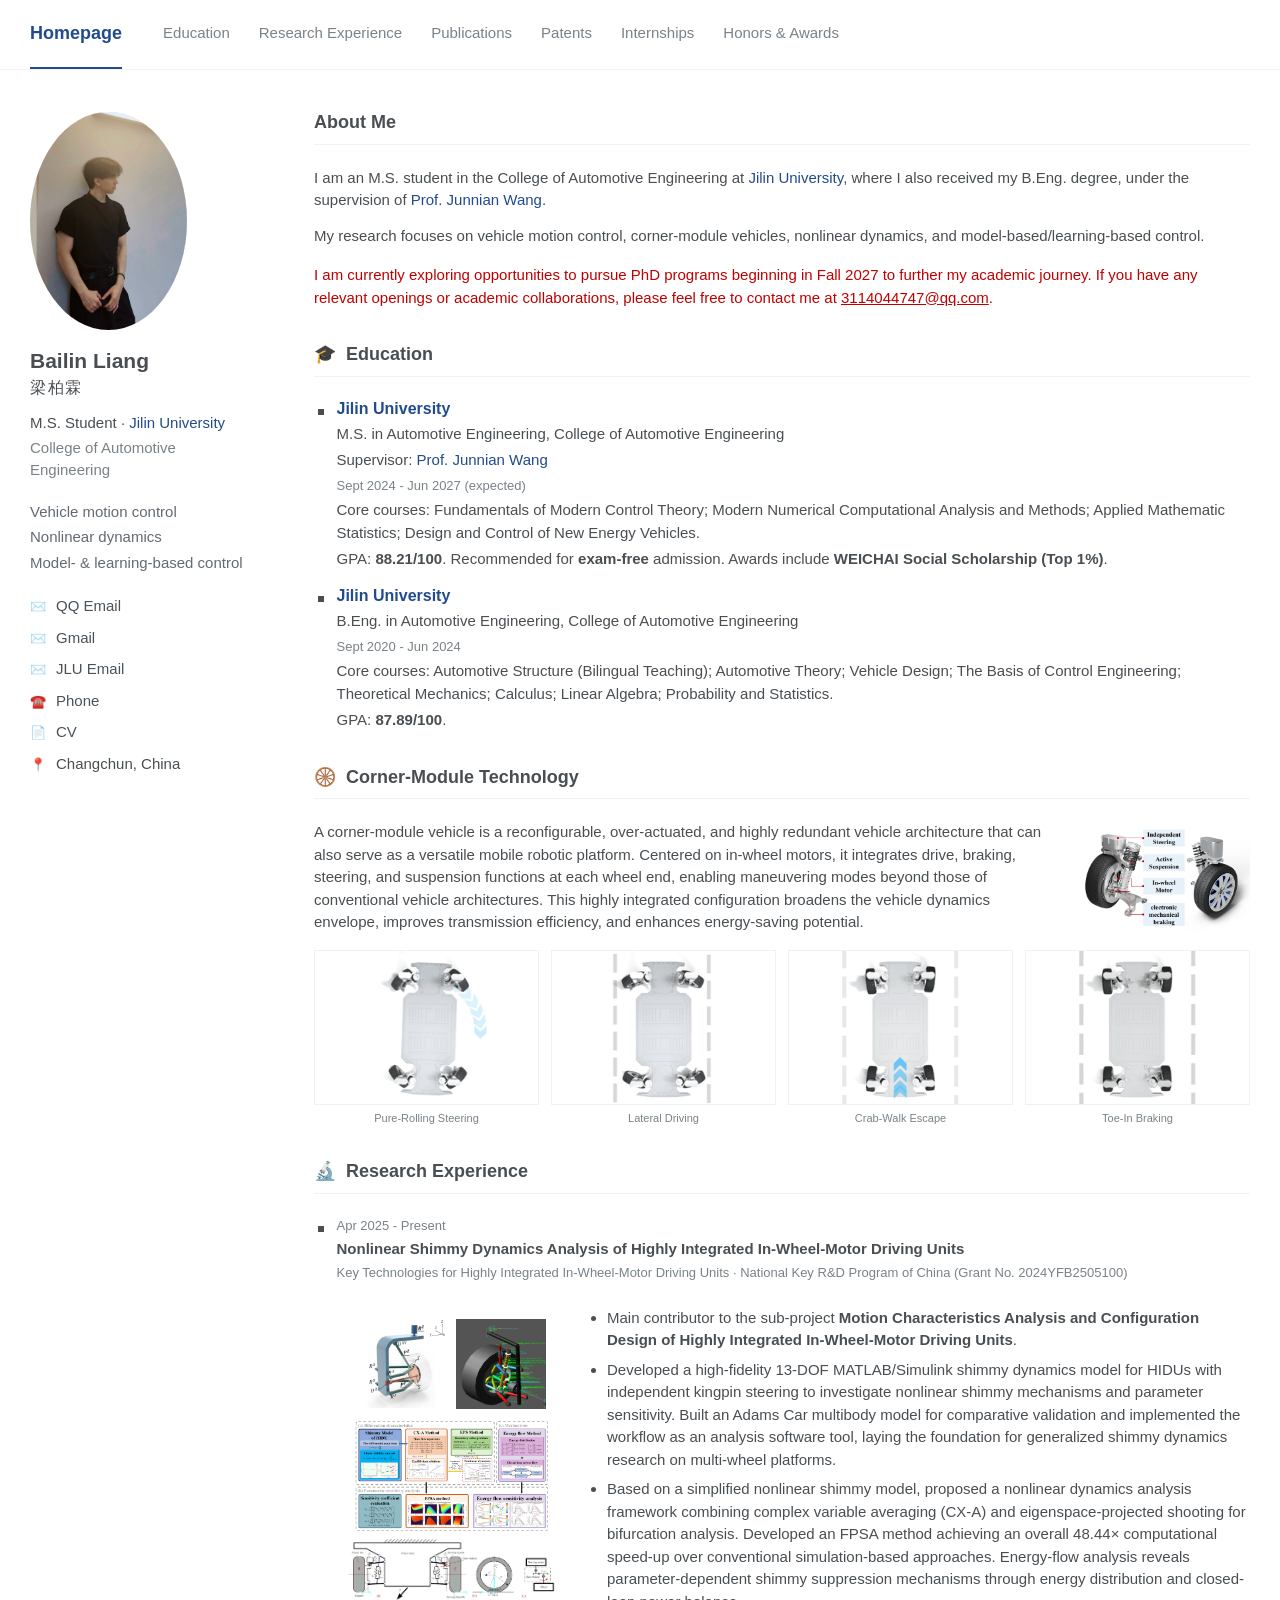
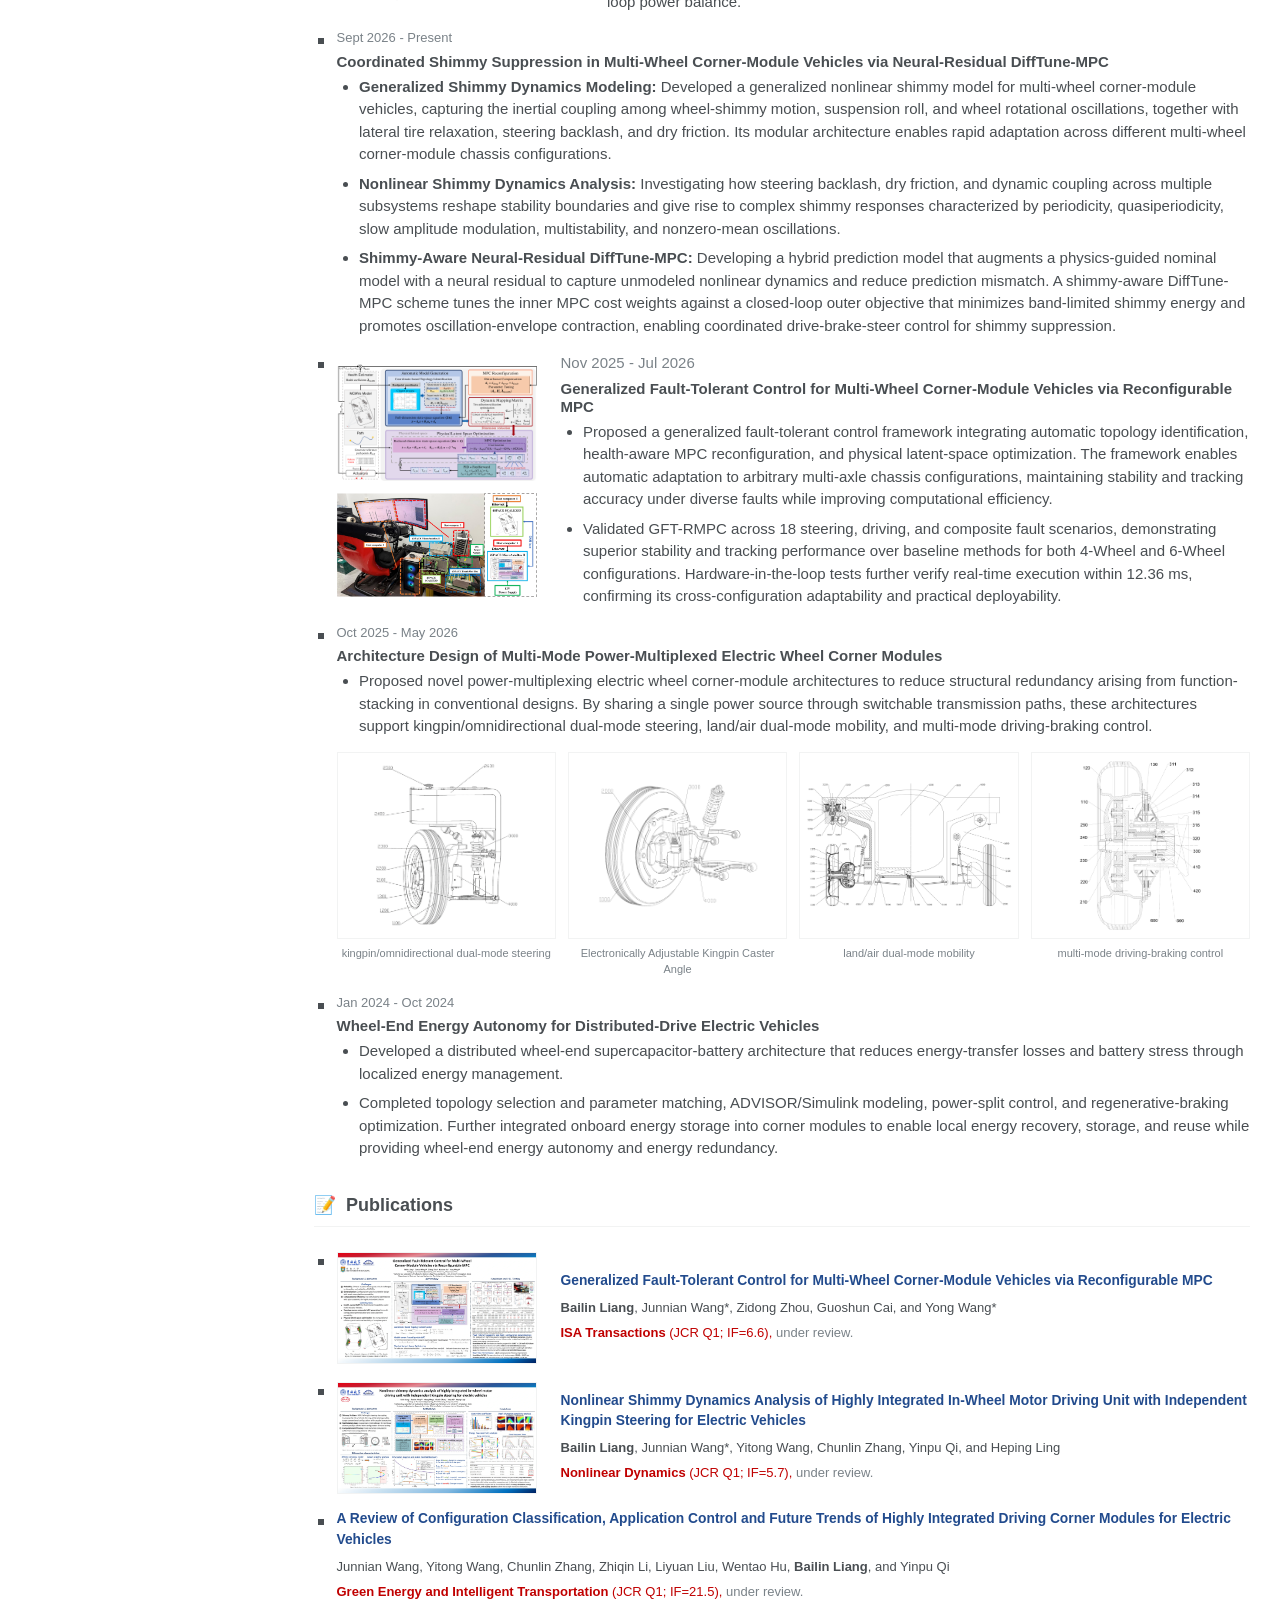
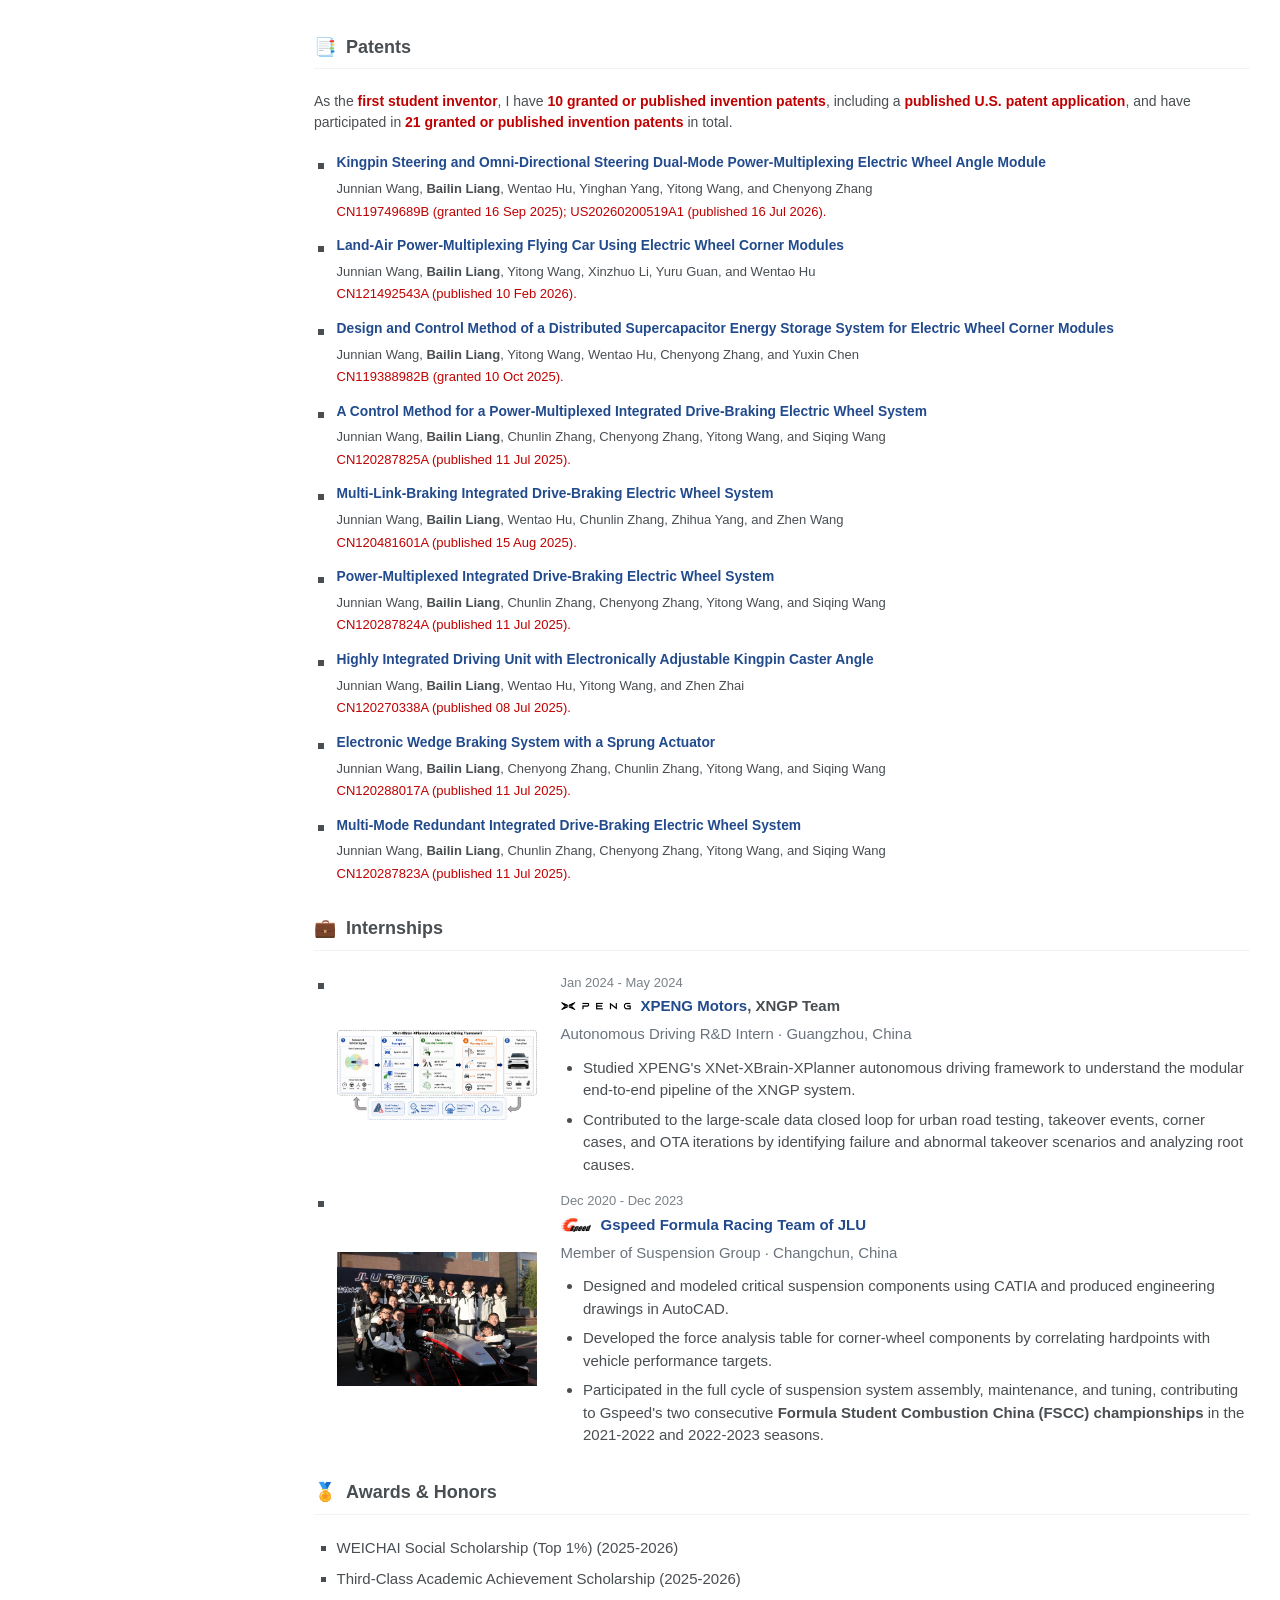
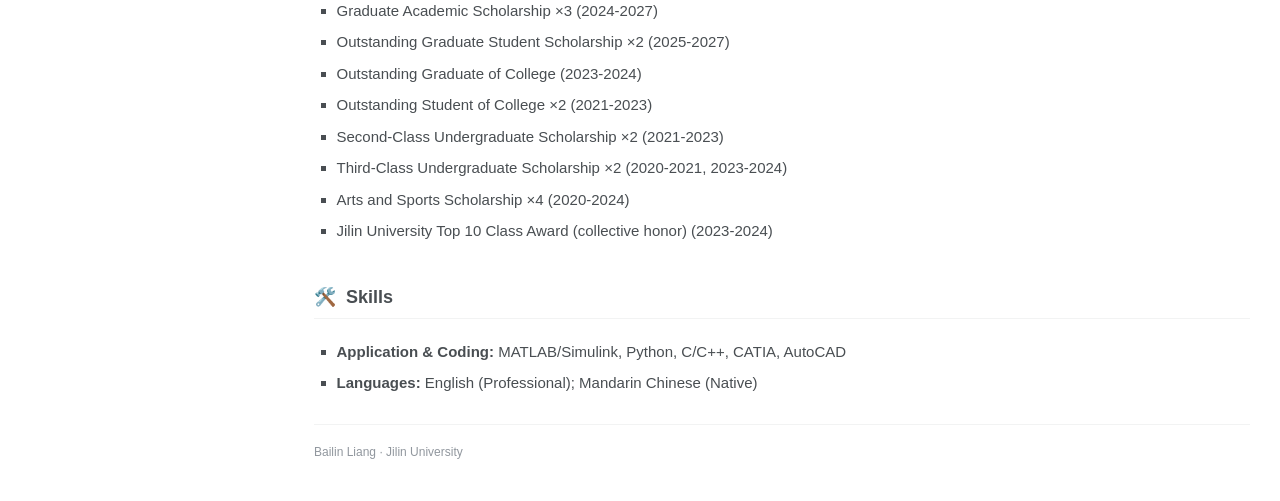
==== commit 4b976d6c: "Compact lower Shimmy research figures" ====
--- a/index.html
+++ b/index.html
@@ -6,7 +6,7 @@
   <meta name="keywords" content="Bailin Liang, Automotive Engineering, Electric Vehicle, Vehicle Dynamics, Corner Module, Nonlinear Dynamics, Jilin University">
   <meta name="viewport" content="width=device-width, initial-scale=1">
   <title>Bailin Liang | Research &amp; Publications</title>
-  <link rel="stylesheet" type="text/css" href="stylesheet.css?v=spacing-20261030">
+  <link rel="stylesheet" type="text/css" href="stylesheet.css?v=spacing-20261030b">
 </head>
 
 <body>
--- a/stylesheet.css
+++ b/stylesheet.css
@@ -265,3 +265,6 @@
 #research-shimmy .model-figure-pair {width:82%;justify-self:center;gap:8px;}
 @media(min-width:701px) and (max-width:1000px) {#research-shimmy {grid-template-columns:185px minmax(0,1fr);column-gap:16px;}}
 @media(max-width:700px) {#research-shimmy {grid-template-columns:1fr;}}
+
+#research-shimmy .paper-figure-set {width:90%;justify-self:center;}
+#research-shimmy .paper-figure-set img {max-height:110px;}
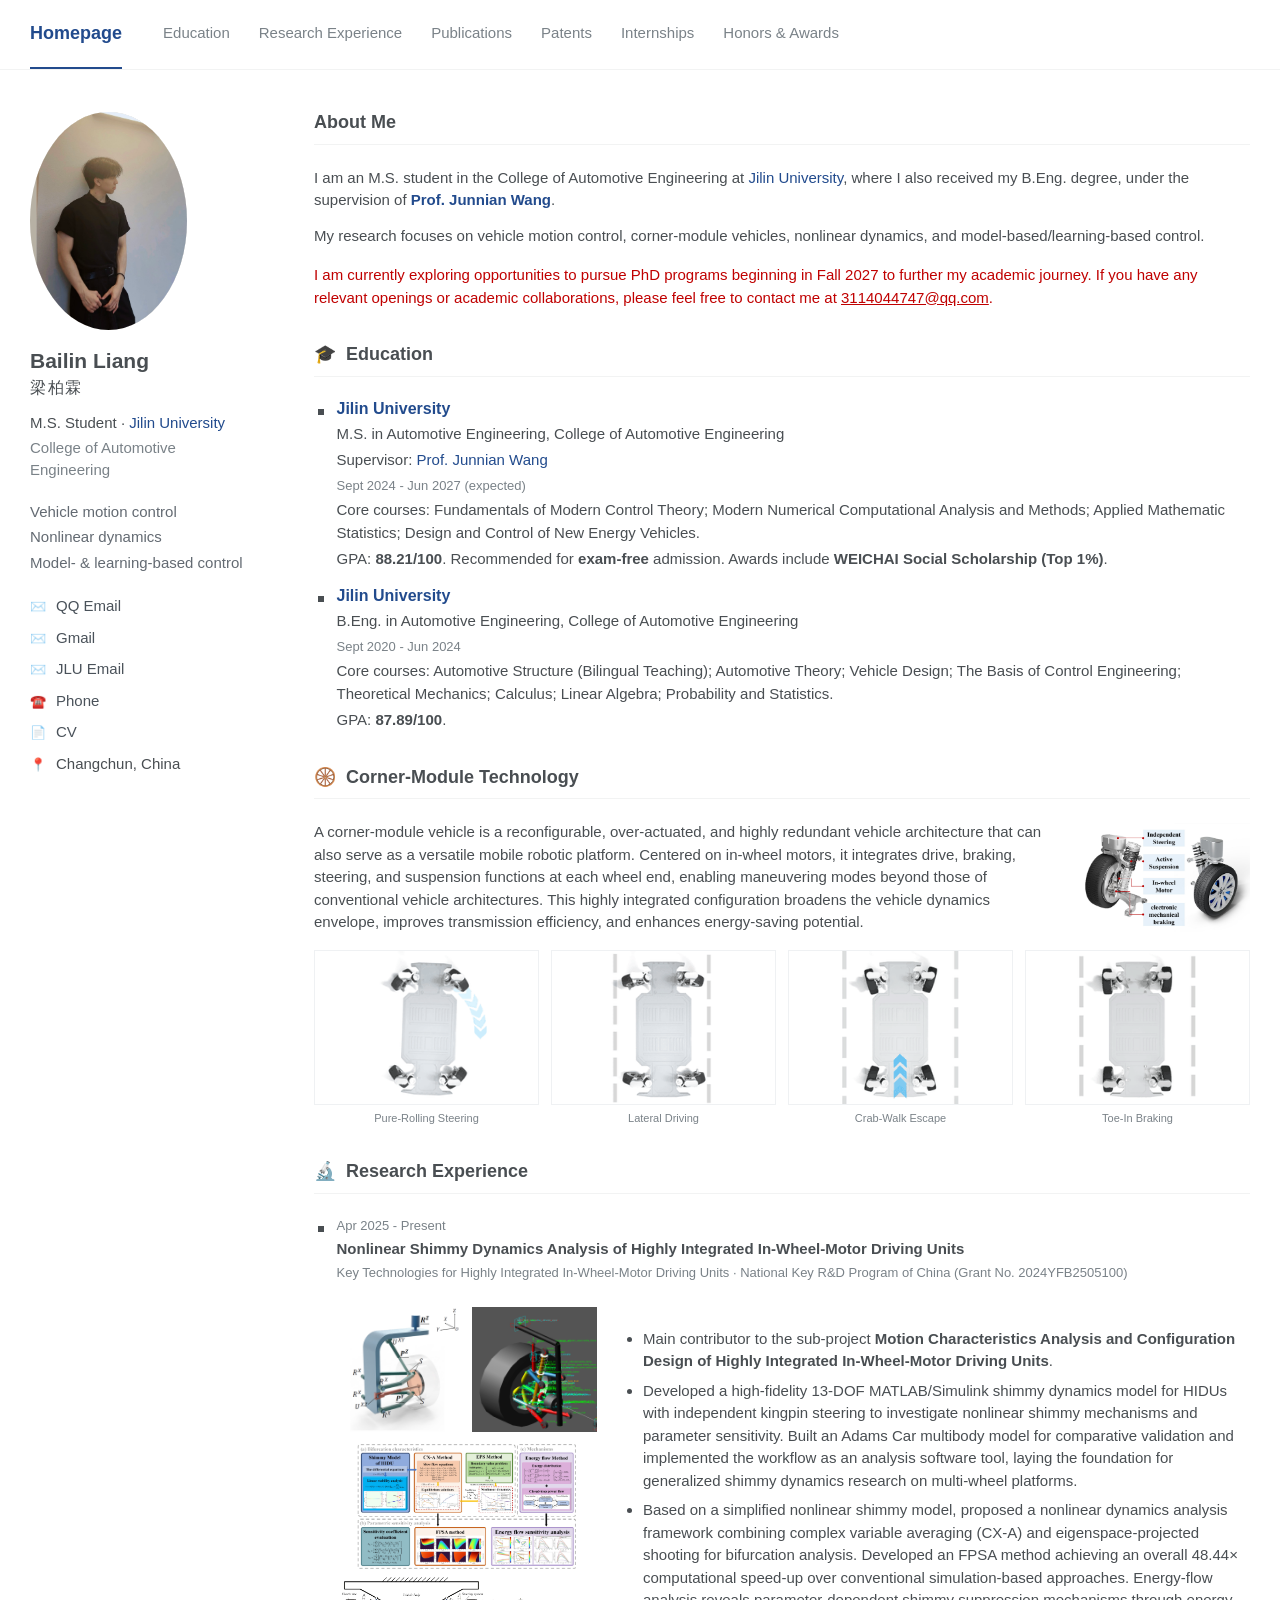
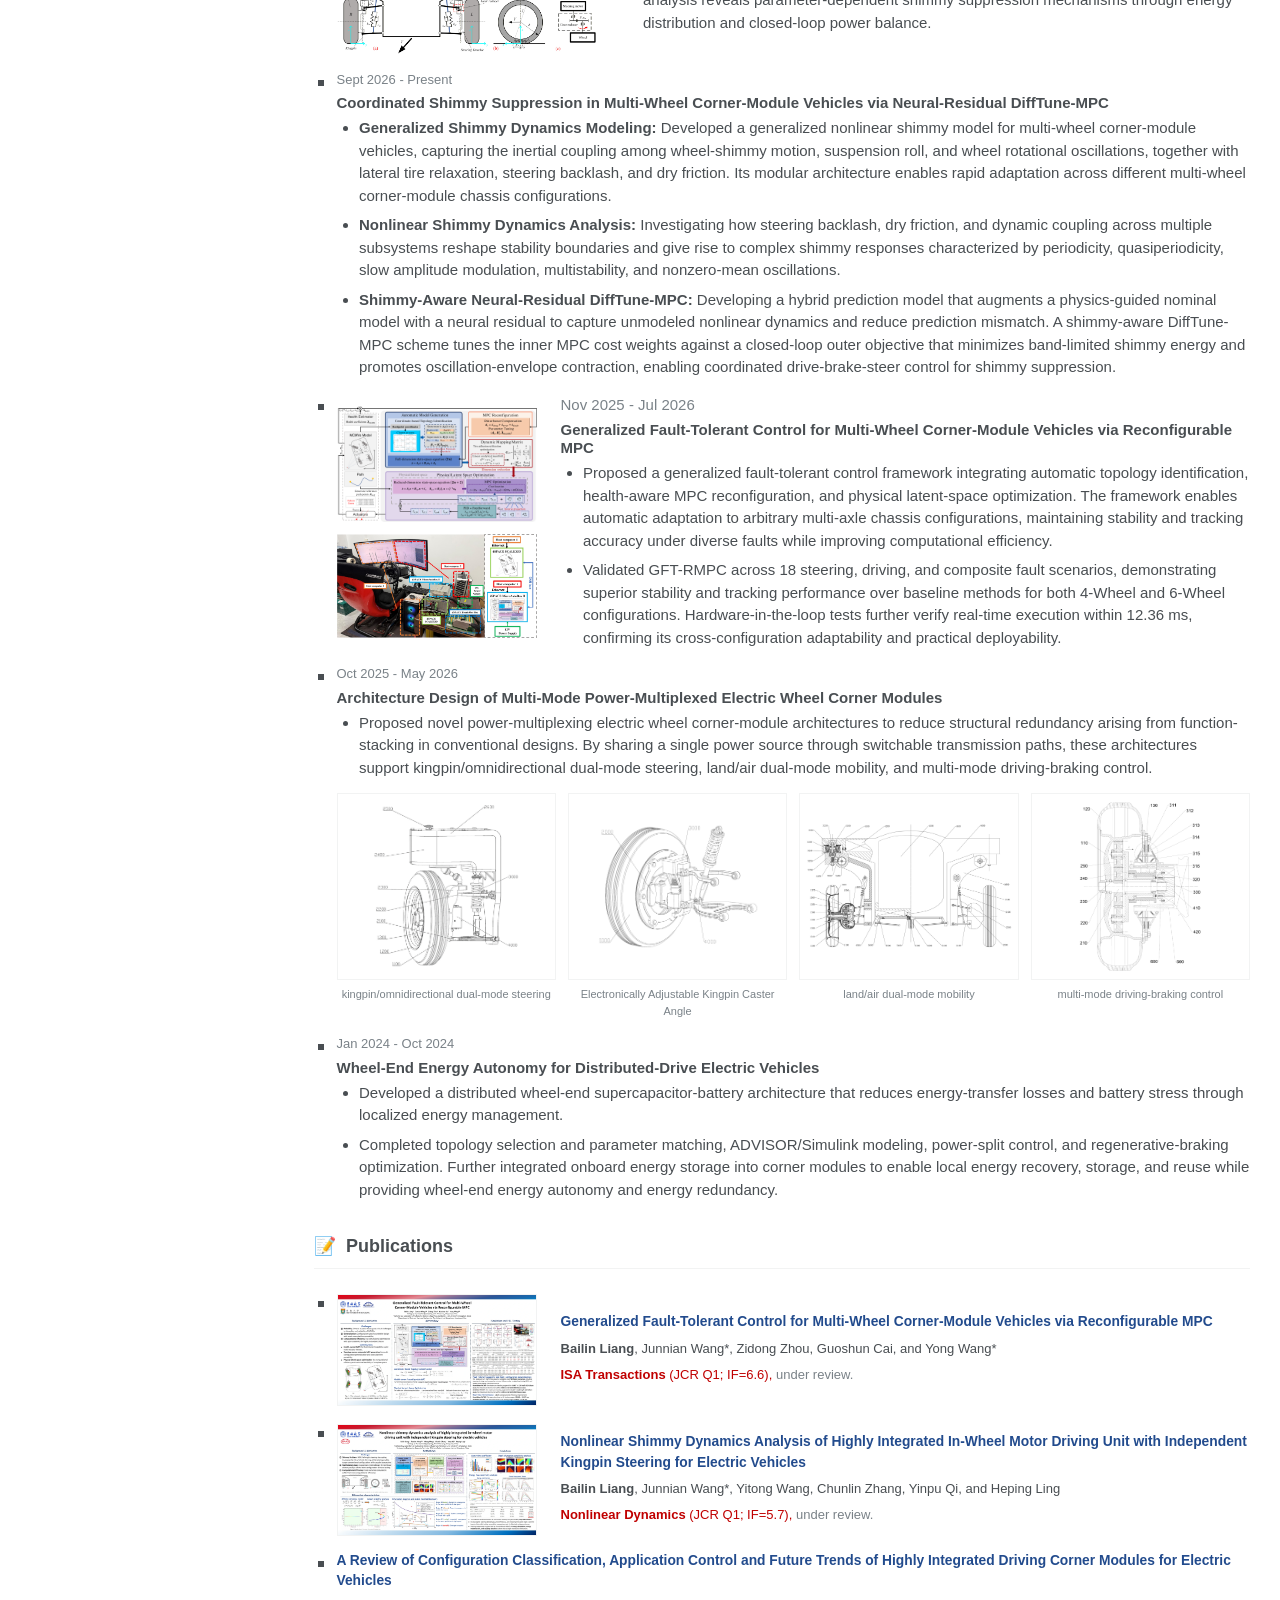
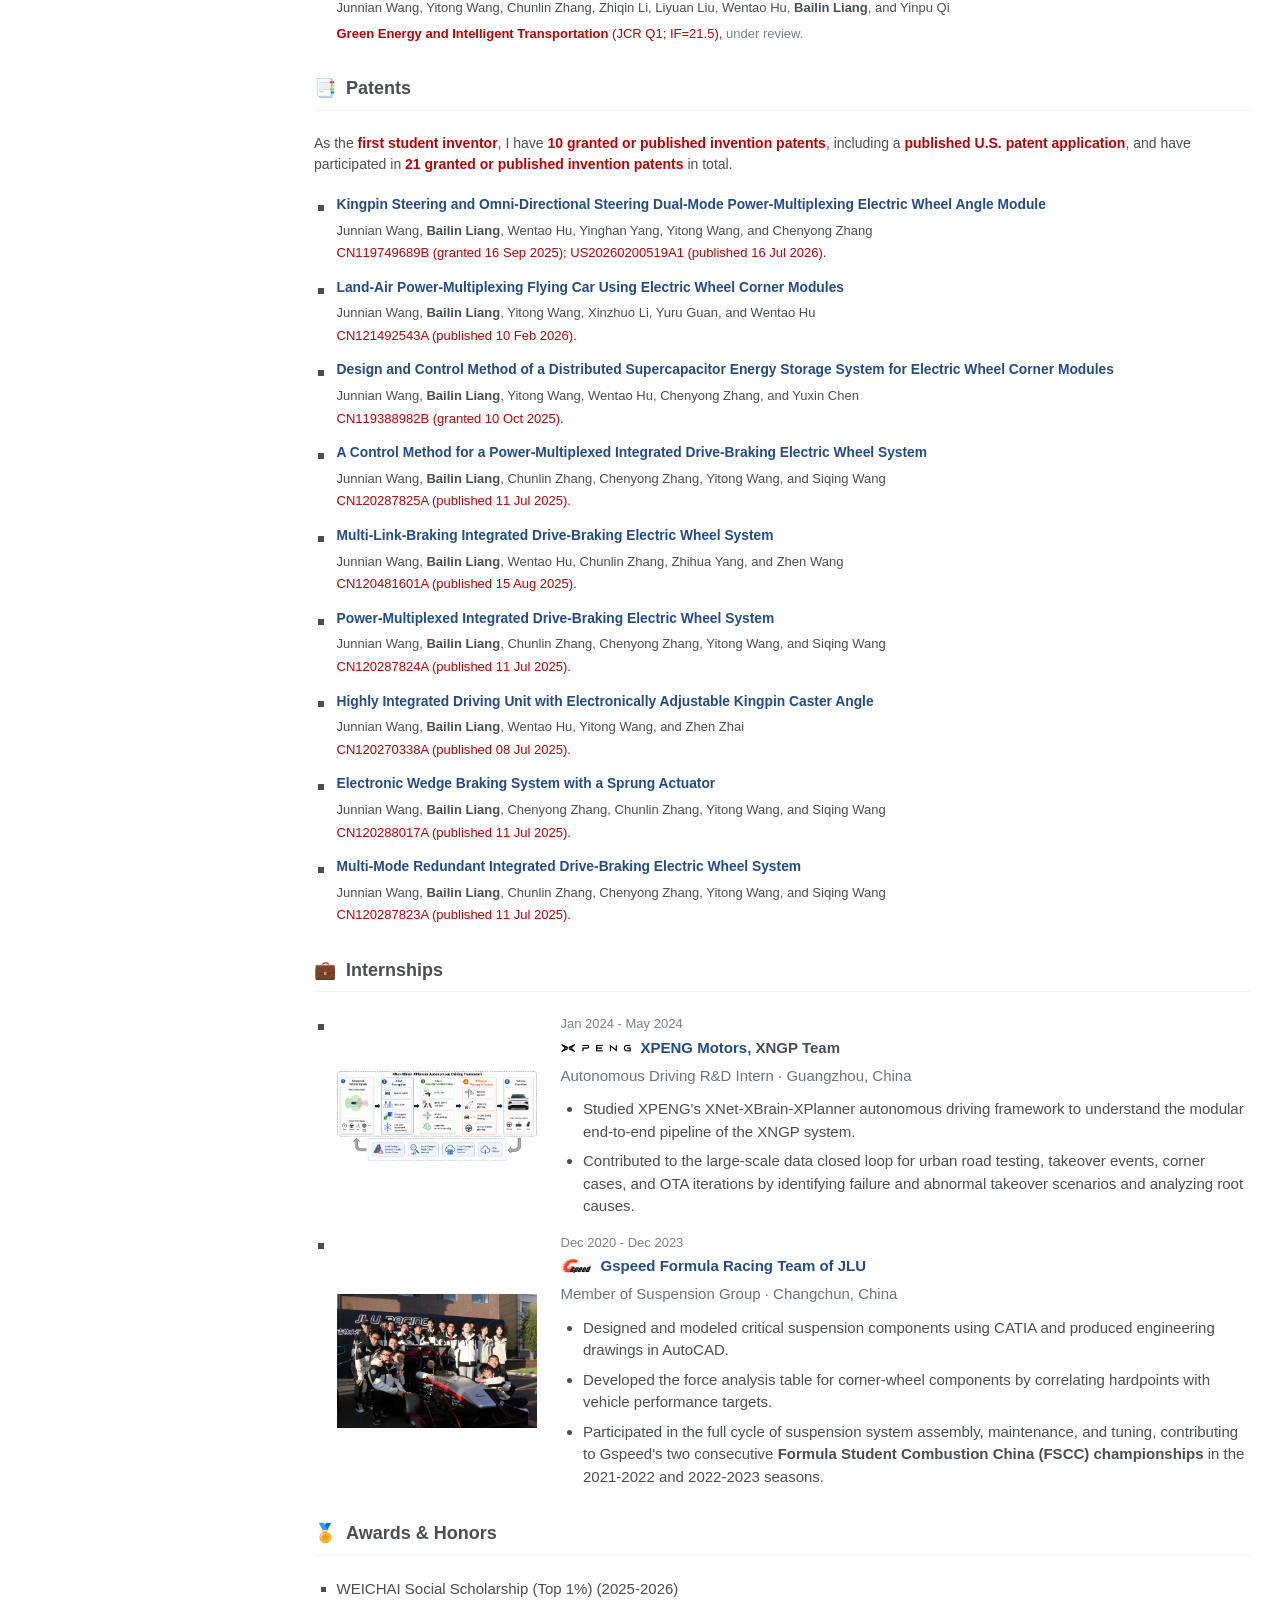
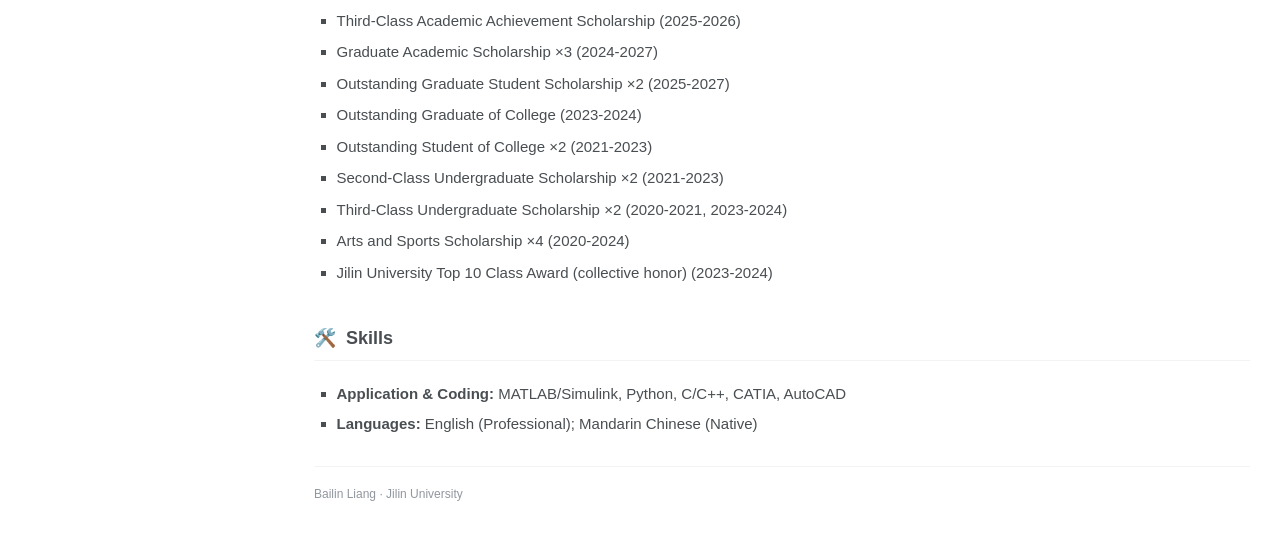
==== commit 9ea1069e: "Keep figure refinements local pending visual review" ====
--- a/index.html
+++ b/index.html
@@ -6,7 +6,7 @@
   <meta name="keywords" content="Bailin Liang, Automotive Engineering, Electric Vehicle, Vehicle Dynamics, Corner Module, Nonlinear Dynamics, Jilin University">
   <meta name="viewport" content="width=device-width, initial-scale=1">
   <title>Bailin Liang | Research &amp; Publications</title>
-  <link rel="stylesheet" type="text/css" href="stylesheet.css?v=spacing-20261030b">
+  <link rel="stylesheet" type="text/css" href="stylesheet.css?v=release-20261030">
 </head>
 
 <body>
@@ -51,7 +51,7 @@
         <p>
           I am an M.S. student in the College of Automotive Engineering at <a href="https://www.jlu.edu.cn/" target="_blank" rel="noopener">Jilin University</a>,
           where I also received my B.Eng. degree, under the supervision of
-          <a href="https://auto.jlu.edu.cn/info/1145/1429.htm" target="_blank" rel="noopener">Prof. Junnian Wang</a>.
+          <strong><a href="https://auto.jlu.edu.cn/info/1145/1429.htm" target="_blank" rel="noopener">Prof. Junnian Wang</a></strong>.
         </p>
         <p>
           My research focuses on vehicle motion control, corner-module vehicles, nonlinear dynamics, and model-based/learning-based control.
--- a/stylesheet.css
+++ b/stylesheet.css
@@ -258,13 +258,3 @@
  --portrait-frame-height:218px;
  --portrait-frame-ratio:1.388535;
 }
-
-/* Compact Shimmy figures and regular supervisor name. */
-#about a[href="https://auto.jlu.edu.cn/info/1145/1429.htm"] {font-weight:400;}
-#research-shimmy {grid-template-columns:230px minmax(0,1fr);column-gap:18px;}
-#research-shimmy .model-figure-pair {width:82%;justify-self:center;gap:8px;}
-@media(min-width:701px) and (max-width:1000px) {#research-shimmy {grid-template-columns:185px minmax(0,1fr);column-gap:16px;}}
-@media(max-width:700px) {#research-shimmy {grid-template-columns:1fr;}}
-
-#research-shimmy .paper-figure-set {width:90%;justify-self:center;}
-#research-shimmy .paper-figure-set img {max-height:110px;}
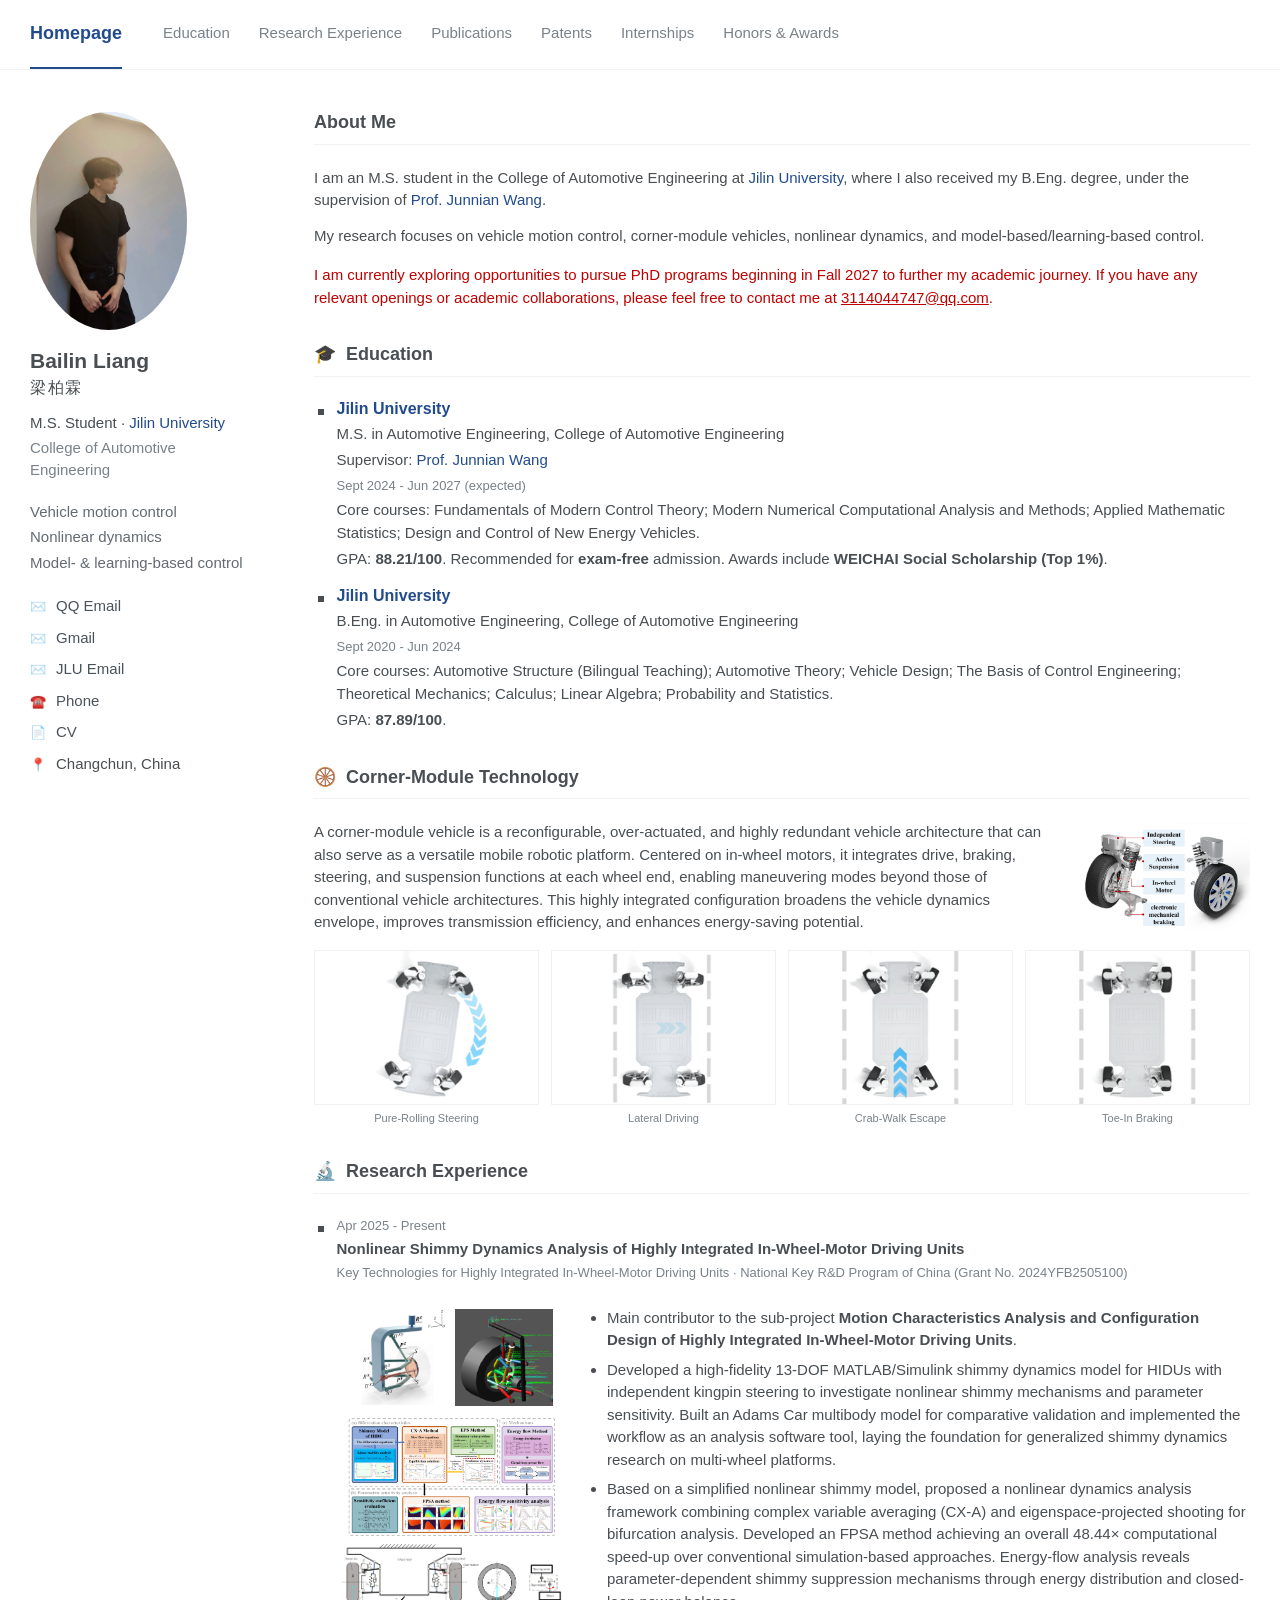
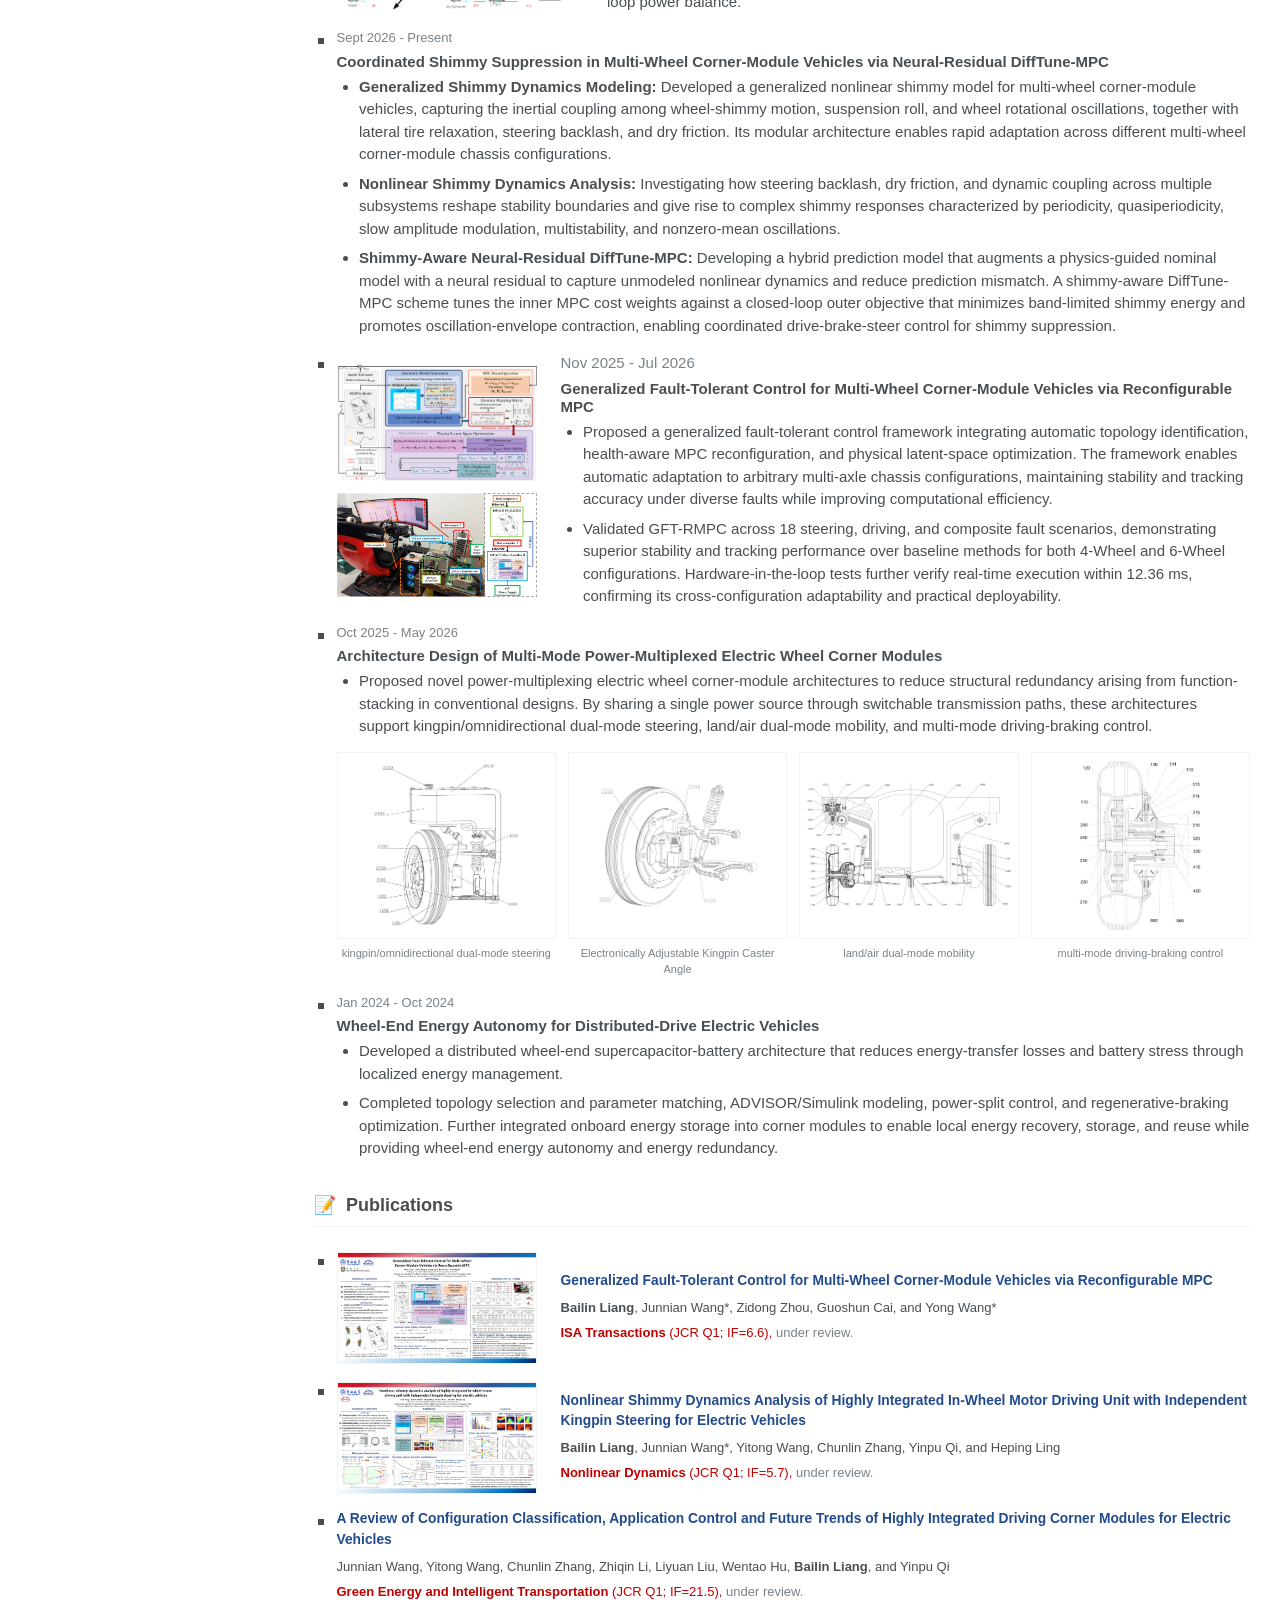
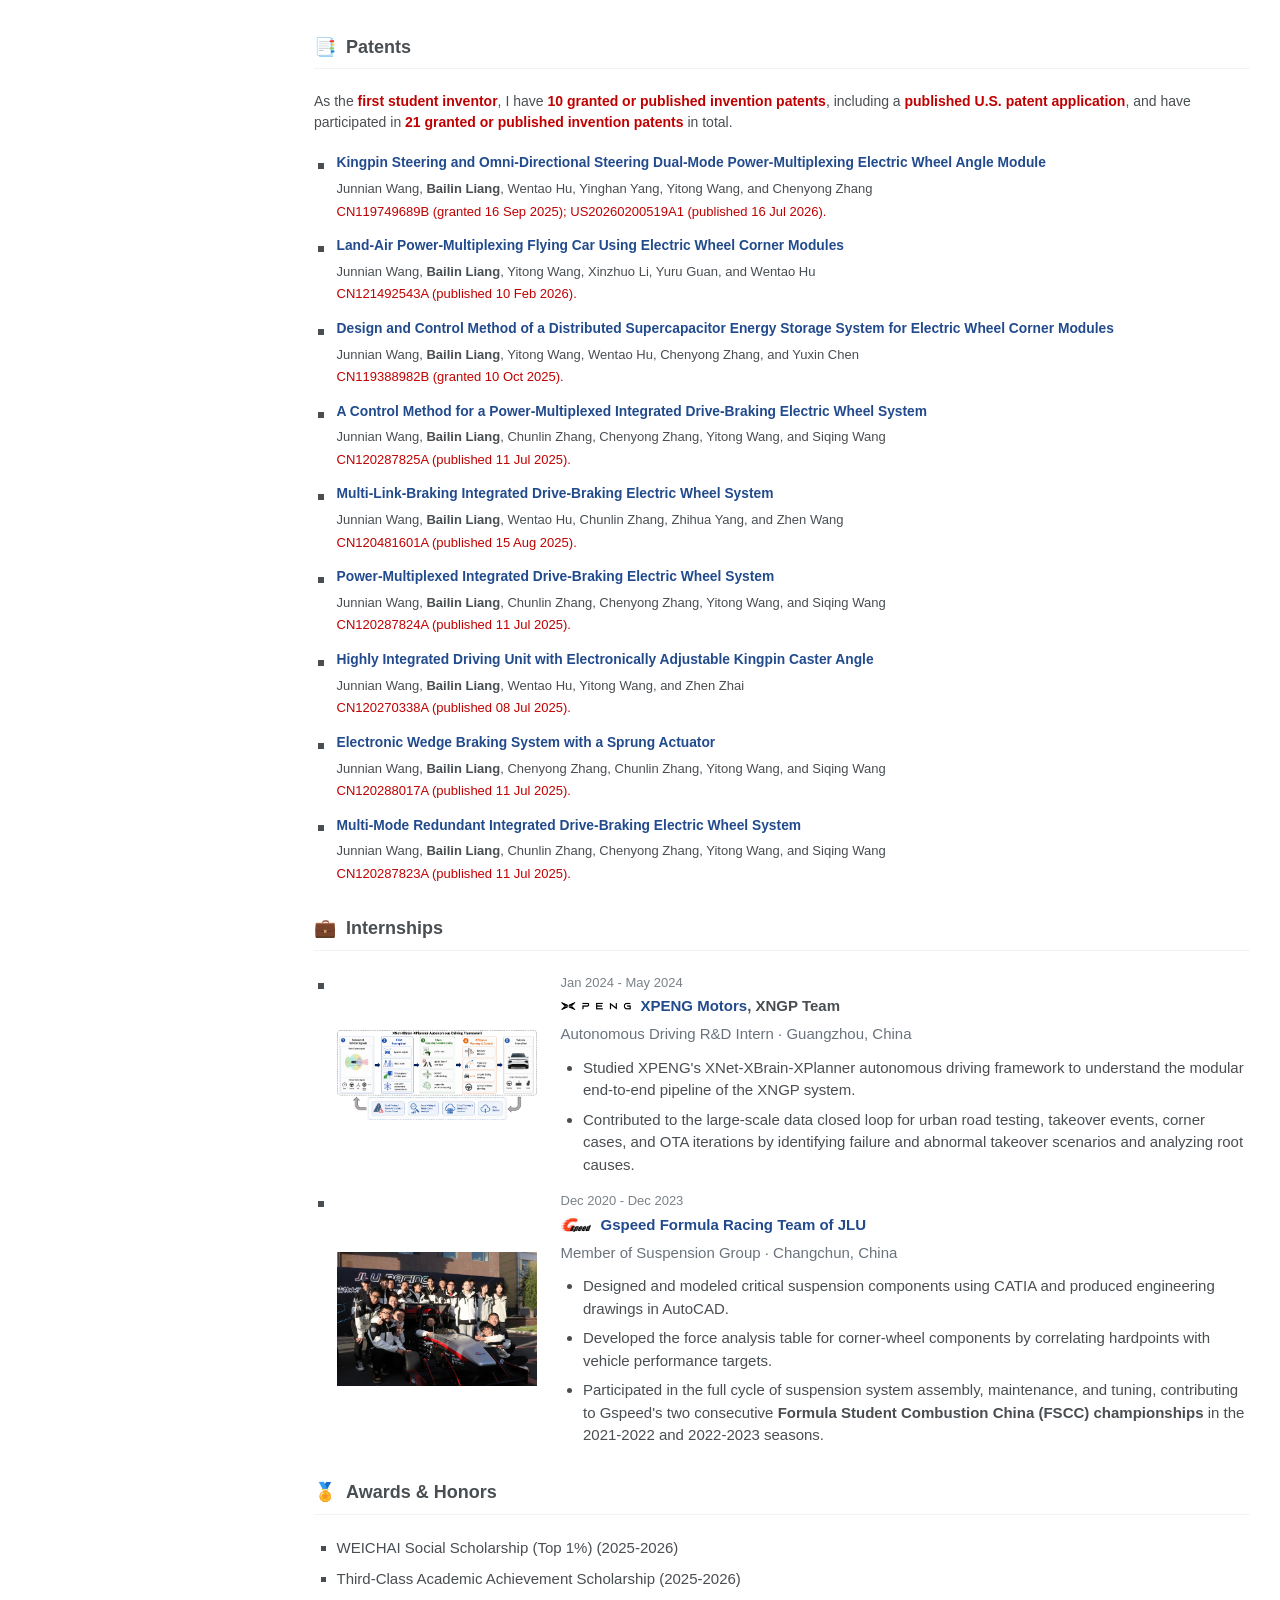
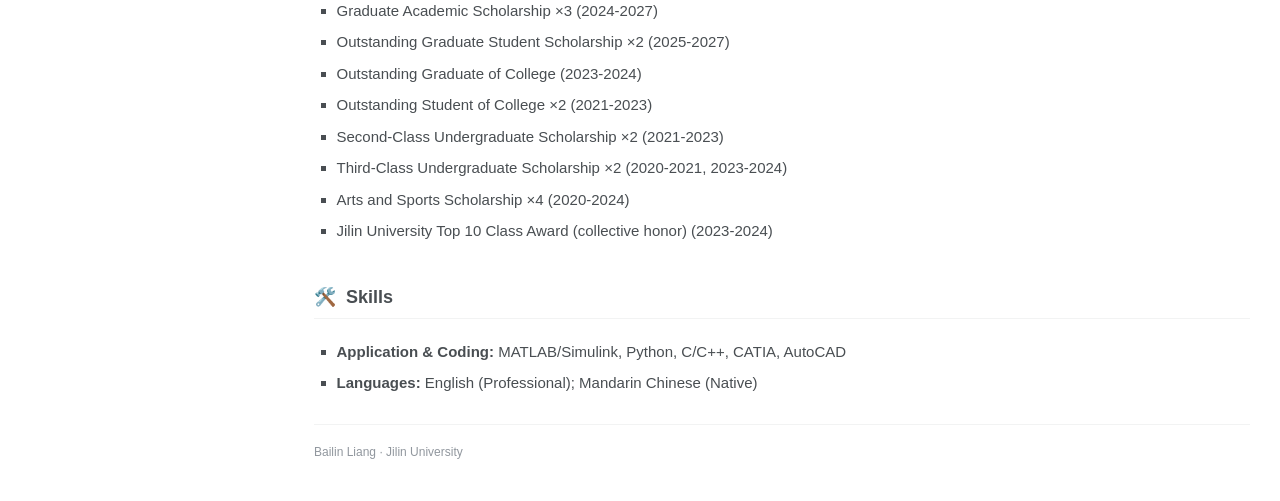
==== commit b4509600: "Publish approved Shimmy figure sizing and supervisor typography" ====
--- a/index.html
+++ b/index.html
@@ -6,7 +6,7 @@
   <meta name="keywords" content="Bailin Liang, Automotive Engineering, Electric Vehicle, Vehicle Dynamics, Corner Module, Nonlinear Dynamics, Jilin University">
   <meta name="viewport" content="width=device-width, initial-scale=1">
   <title>Bailin Liang | Research &amp; Publications</title>
-  <link rel="stylesheet" type="text/css" href="stylesheet.css?v=release-20261030">
+  <link rel="stylesheet" type="text/css" href="stylesheet.css?v=spacing-20261030c">
 </head>
 
 <body>
@@ -51,7 +51,7 @@
         <p>
           I am an M.S. student in the College of Automotive Engineering at <a href="https://www.jlu.edu.cn/" target="_blank" rel="noopener">Jilin University</a>,
           where I also received my B.Eng. degree, under the supervision of
-          <strong><a href="https://auto.jlu.edu.cn/info/1145/1429.htm" target="_blank" rel="noopener">Prof. Junnian Wang</a></strong>.
+          <a href="https://auto.jlu.edu.cn/info/1145/1429.htm" target="_blank" rel="noopener">Prof. Junnian Wang</a>.
         </p>
         <p>
           My research focuses on vehicle motion control, corner-module vehicles, nonlinear dynamics, and model-based/learning-based control.
--- a/stylesheet.css
+++ b/stylesheet.css
@@ -258,3 +258,18 @@
  --portrait-frame-height:218px;
  --portrait-frame-ratio:1.388535;
 }
+
+/* Compact Shimmy figures and regular supervisor name. */
+#about a[href="https://auto.jlu.edu.cn/info/1145/1429.htm"] {font-weight:400;}
+#research-shimmy {grid-template-columns:230px minmax(0,1fr);column-gap:18px;}
+#research-shimmy .model-figure-pair {width:82%;justify-self:center;gap:8px;}
+@media(min-width:701px) and (max-width:1000px) {#research-shimmy {grid-template-columns:185px minmax(0,1fr);column-gap:16px;}}
+@media(max-width:700px) {#research-shimmy {grid-template-columns:1fr;}}
+
+#research-shimmy .paper-figure-set {width:90%;justify-self:center;}
+#research-shimmy .paper-figure-set img {max-height:110px;}
+
+/* Slightly wider figures, balanced against the GFT-RMPC image column. */
+#research-shimmy .model-figure-pair {width:88%;}
+#research-shimmy .paper-figure-set {width:96%;}
+#research-shimmy .paper-figure-set img {max-height:118px;}
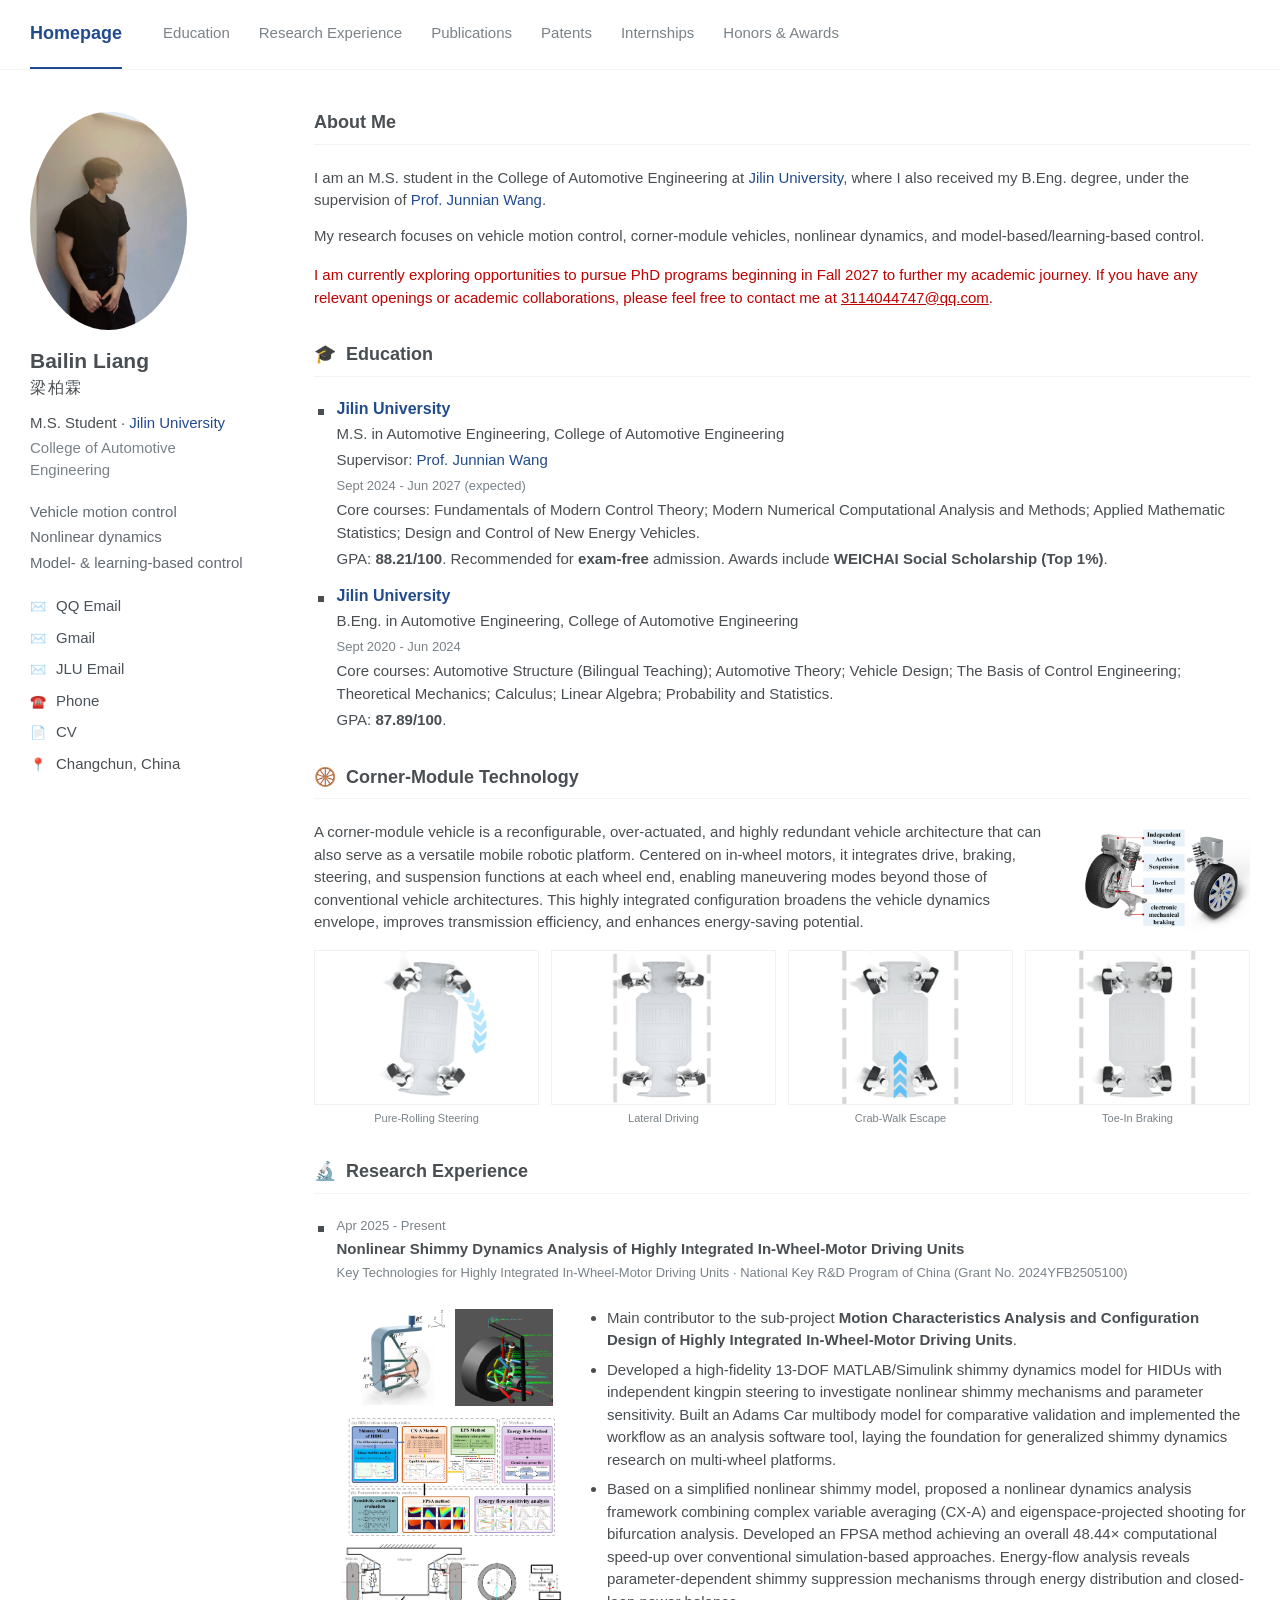
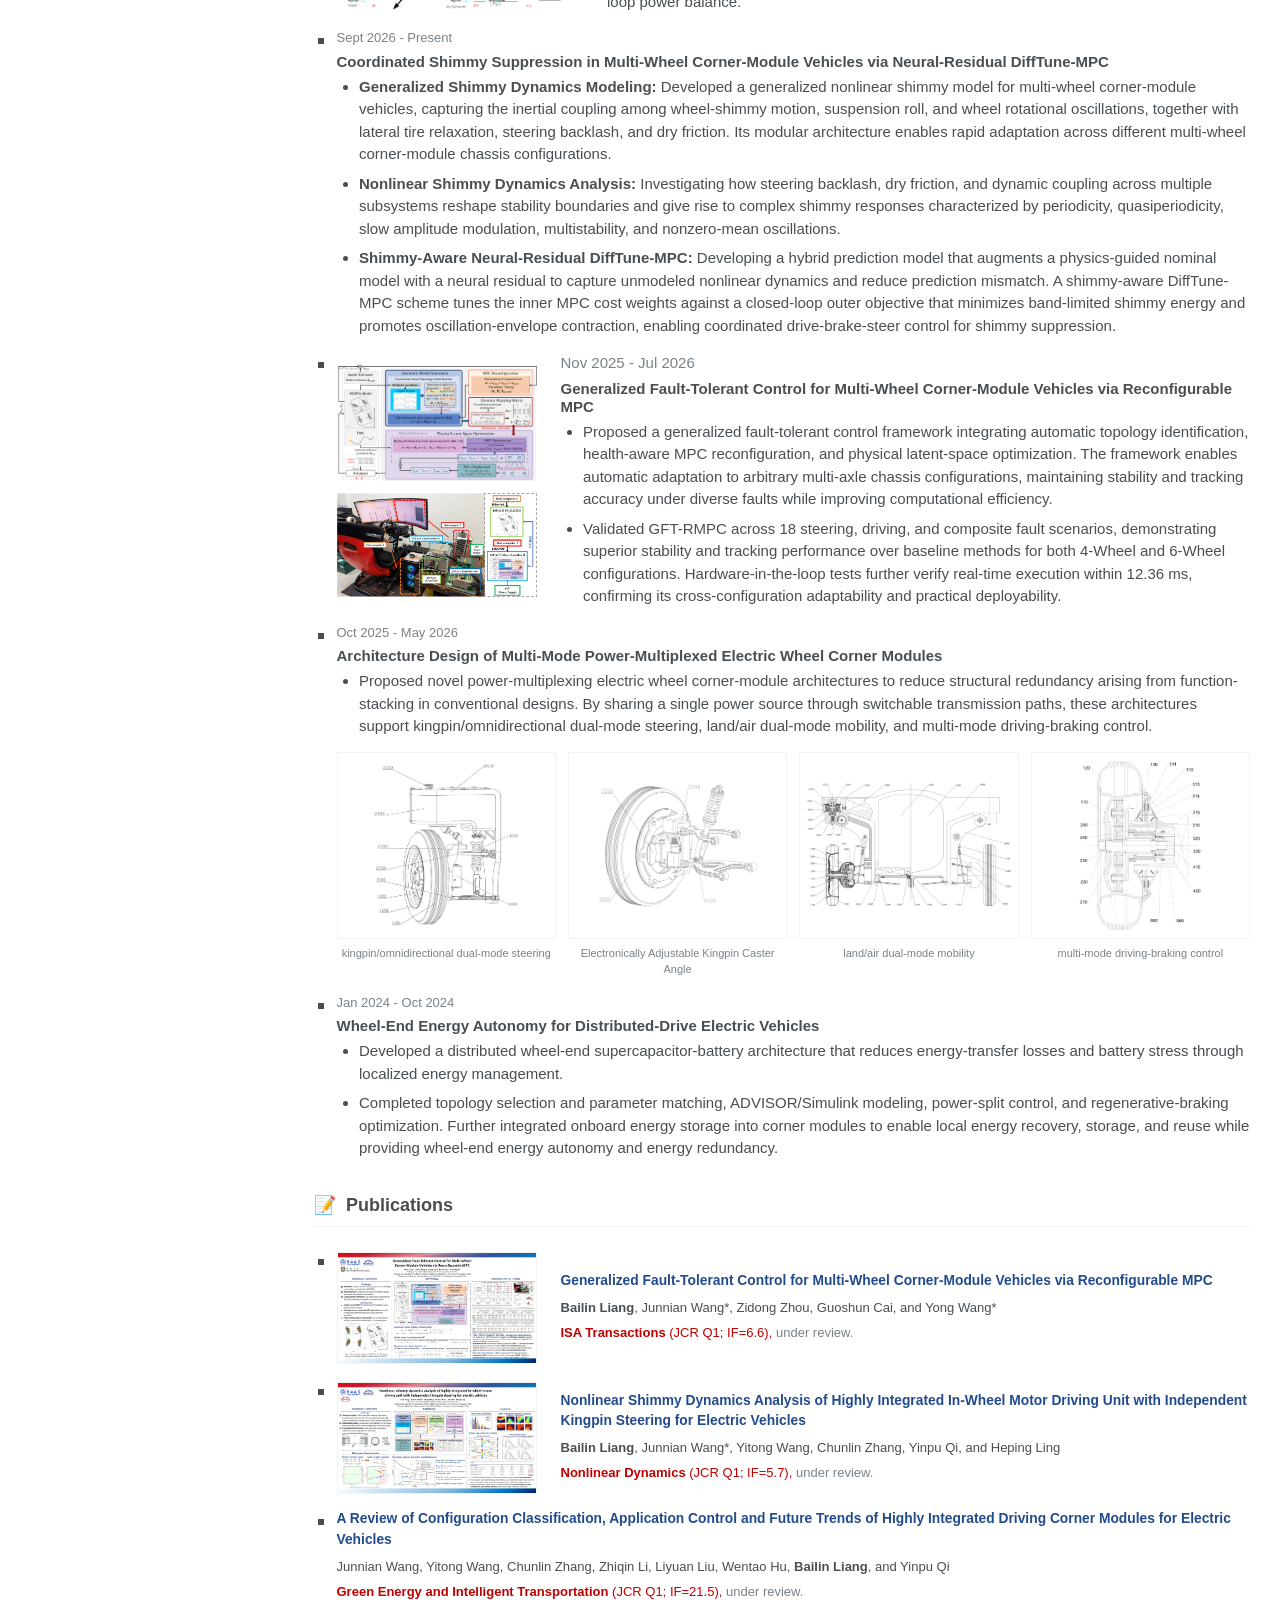
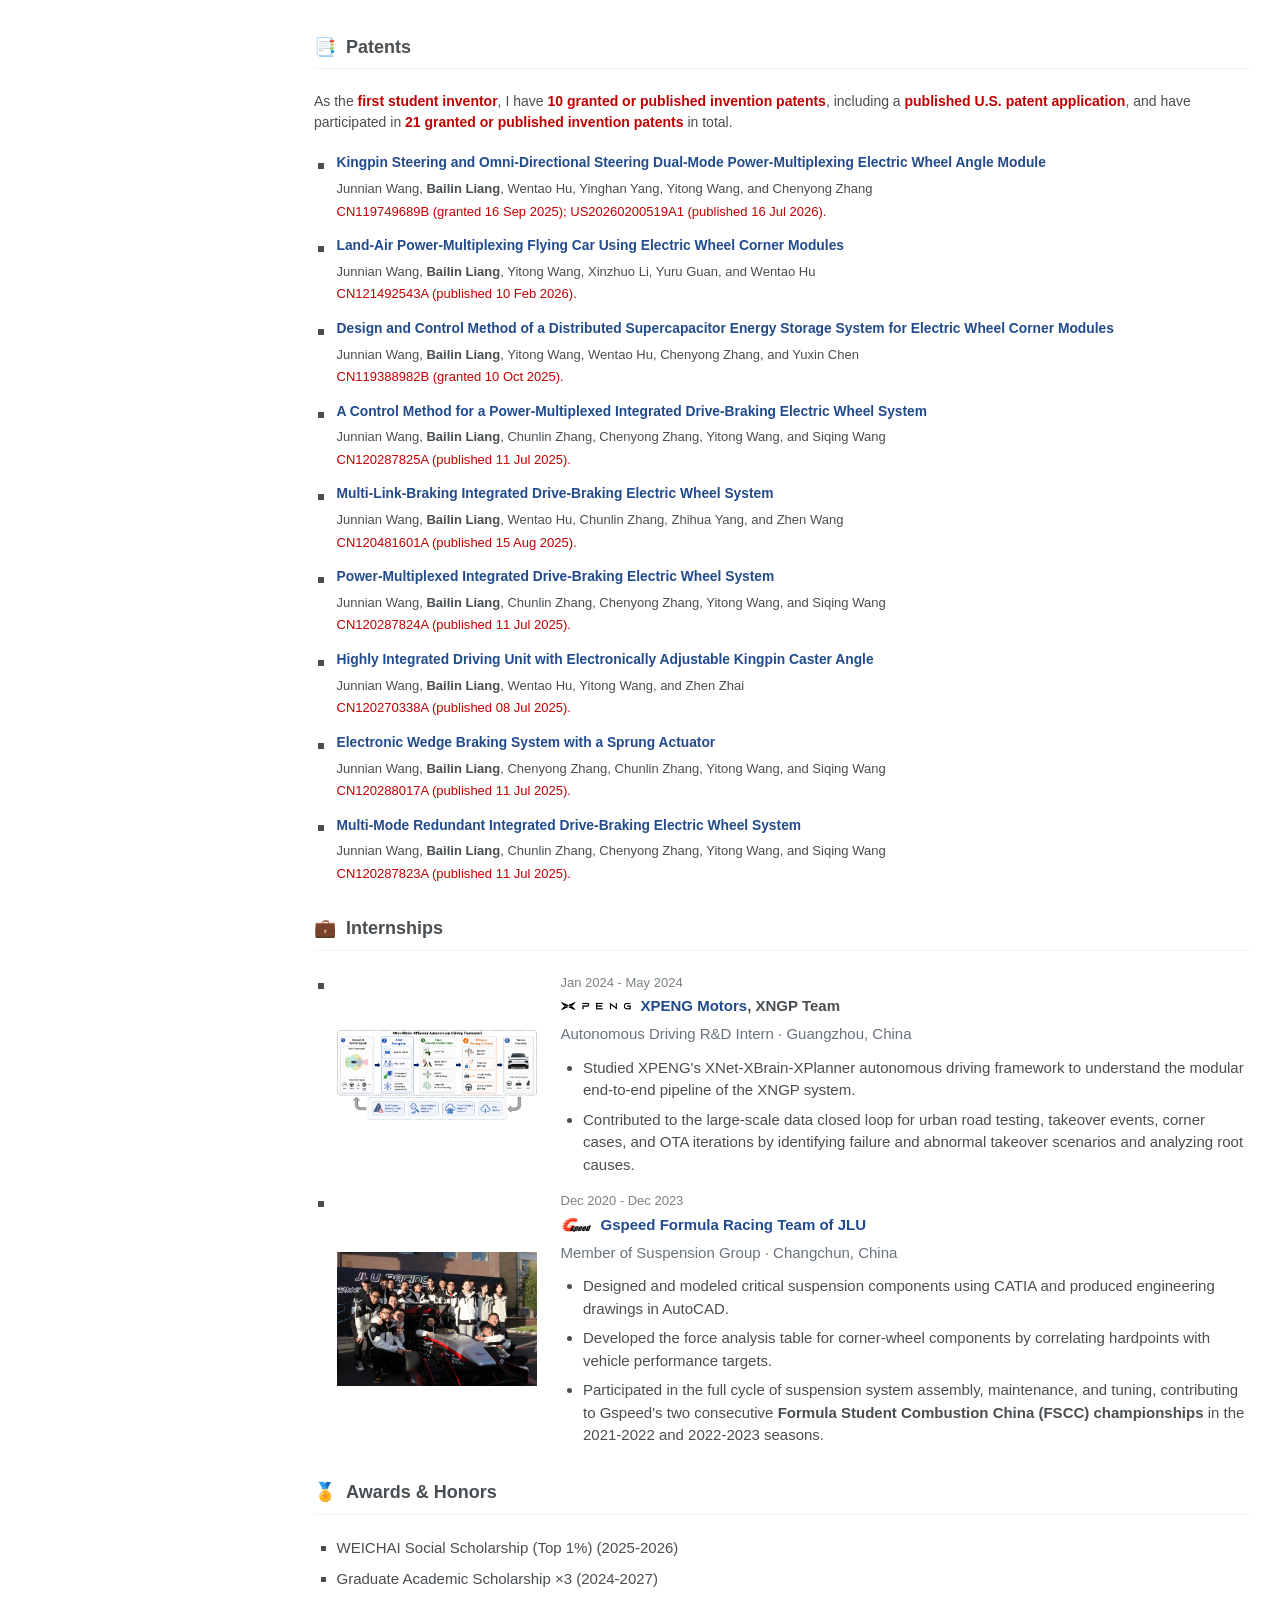
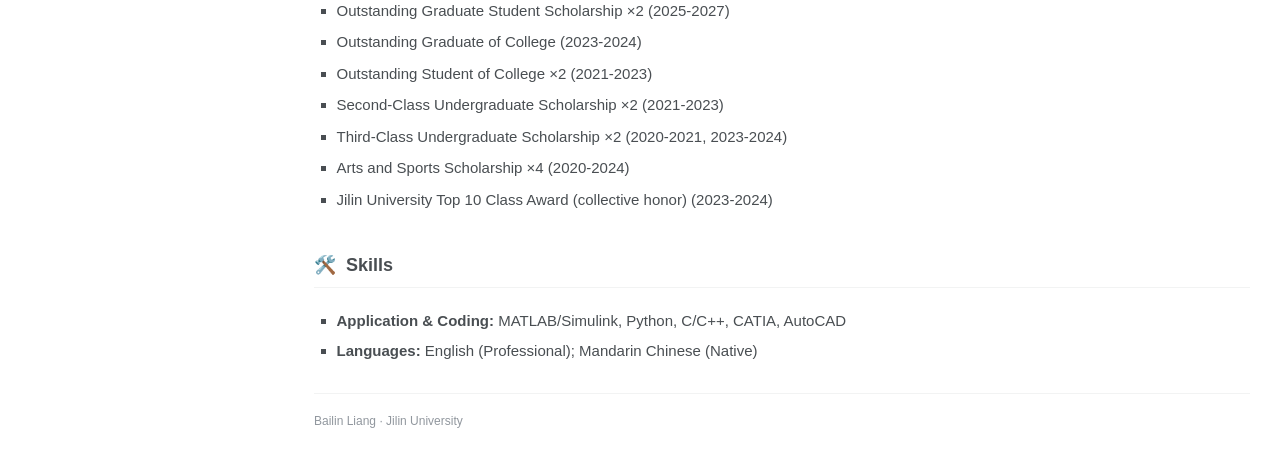
==== commit 36c2a448: "Remove academic achievement scholarship from homepage and CV" ====
--- a/index.html
+++ b/index.html
@@ -40,7 +40,7 @@
         <li><span class="contact-icon">✉️</span><a href="mailto:sha593609@gmail.com">Gmail</a></li>
         <li><span class="contact-icon">✉️</span><a href="mailto:liangbl24@jlu.edu.cn">JLU Email</a></li>
         <li><span class="contact-icon">☎️</span><a href="tel:+8618038756869">Phone</a></li>
-        <li><span class="contact-icon">📄</span><a href="Bailin_Liang_CV.pdf?v=aff6330867b1" target="_blank" rel="noopener">CV</a></li>
+        <li><span class="contact-icon">📄</span><a href="Bailin_Liang_CV.pdf?v=8c5c53052d46" target="_blank" rel="noopener">CV</a></li>
         <li><span class="contact-icon">📍</span>Changchun, China</li>
       </ul>
     </aside>
@@ -413,7 +413,6 @@
         <h2><span class="section-icon">🏅</span>Awards <span class="ampersand">&amp;</span> Honors</h2>
         <ul class="experience-list">
           <li>WEICHAI Social Scholarship (Top 1%) (2025-2026)</li>
-          <li>Third-Class Academic Achievement Scholarship (2025-2026)</li>
           <li>Graduate Academic Scholarship ×3 (2024-2027)</li>
           <li>Outstanding Graduate Student Scholarship ×2 (2025-2027)</li>
           <li>Outstanding Graduate of College (2023-2024)</li>
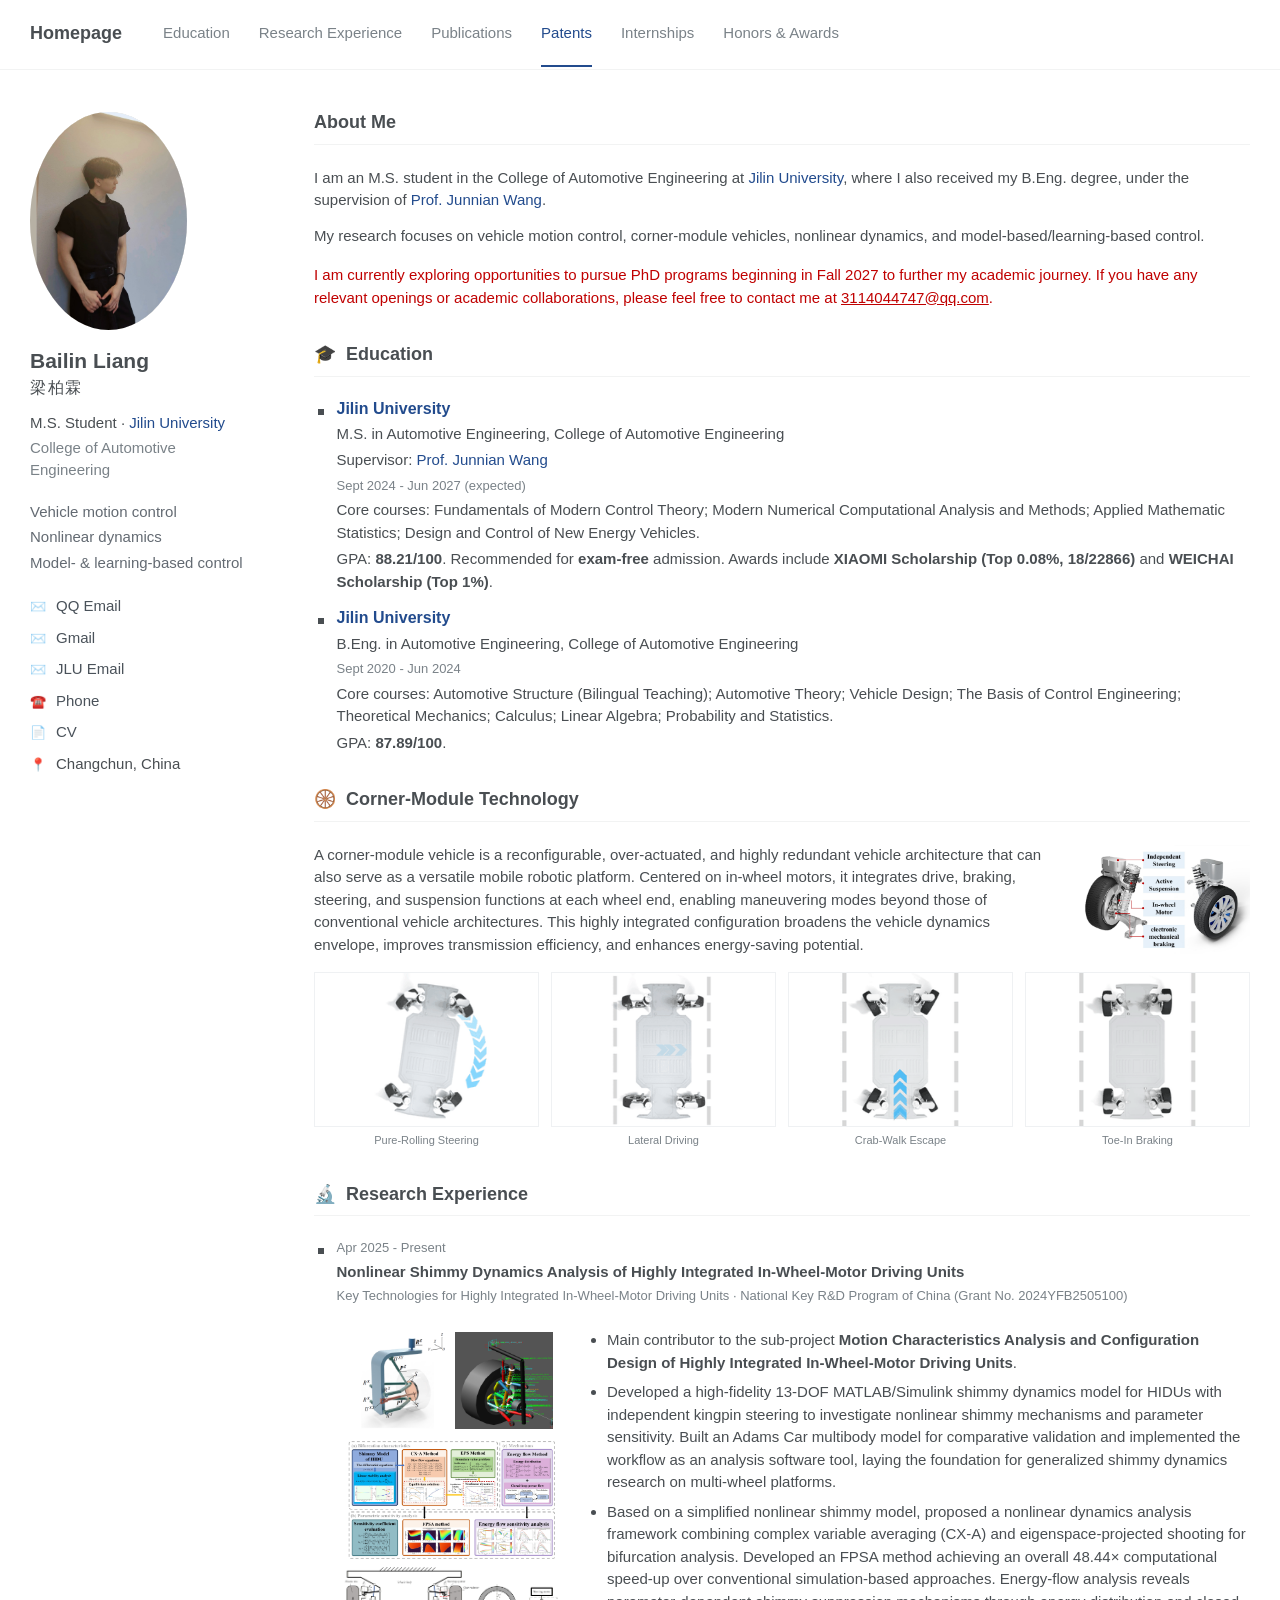
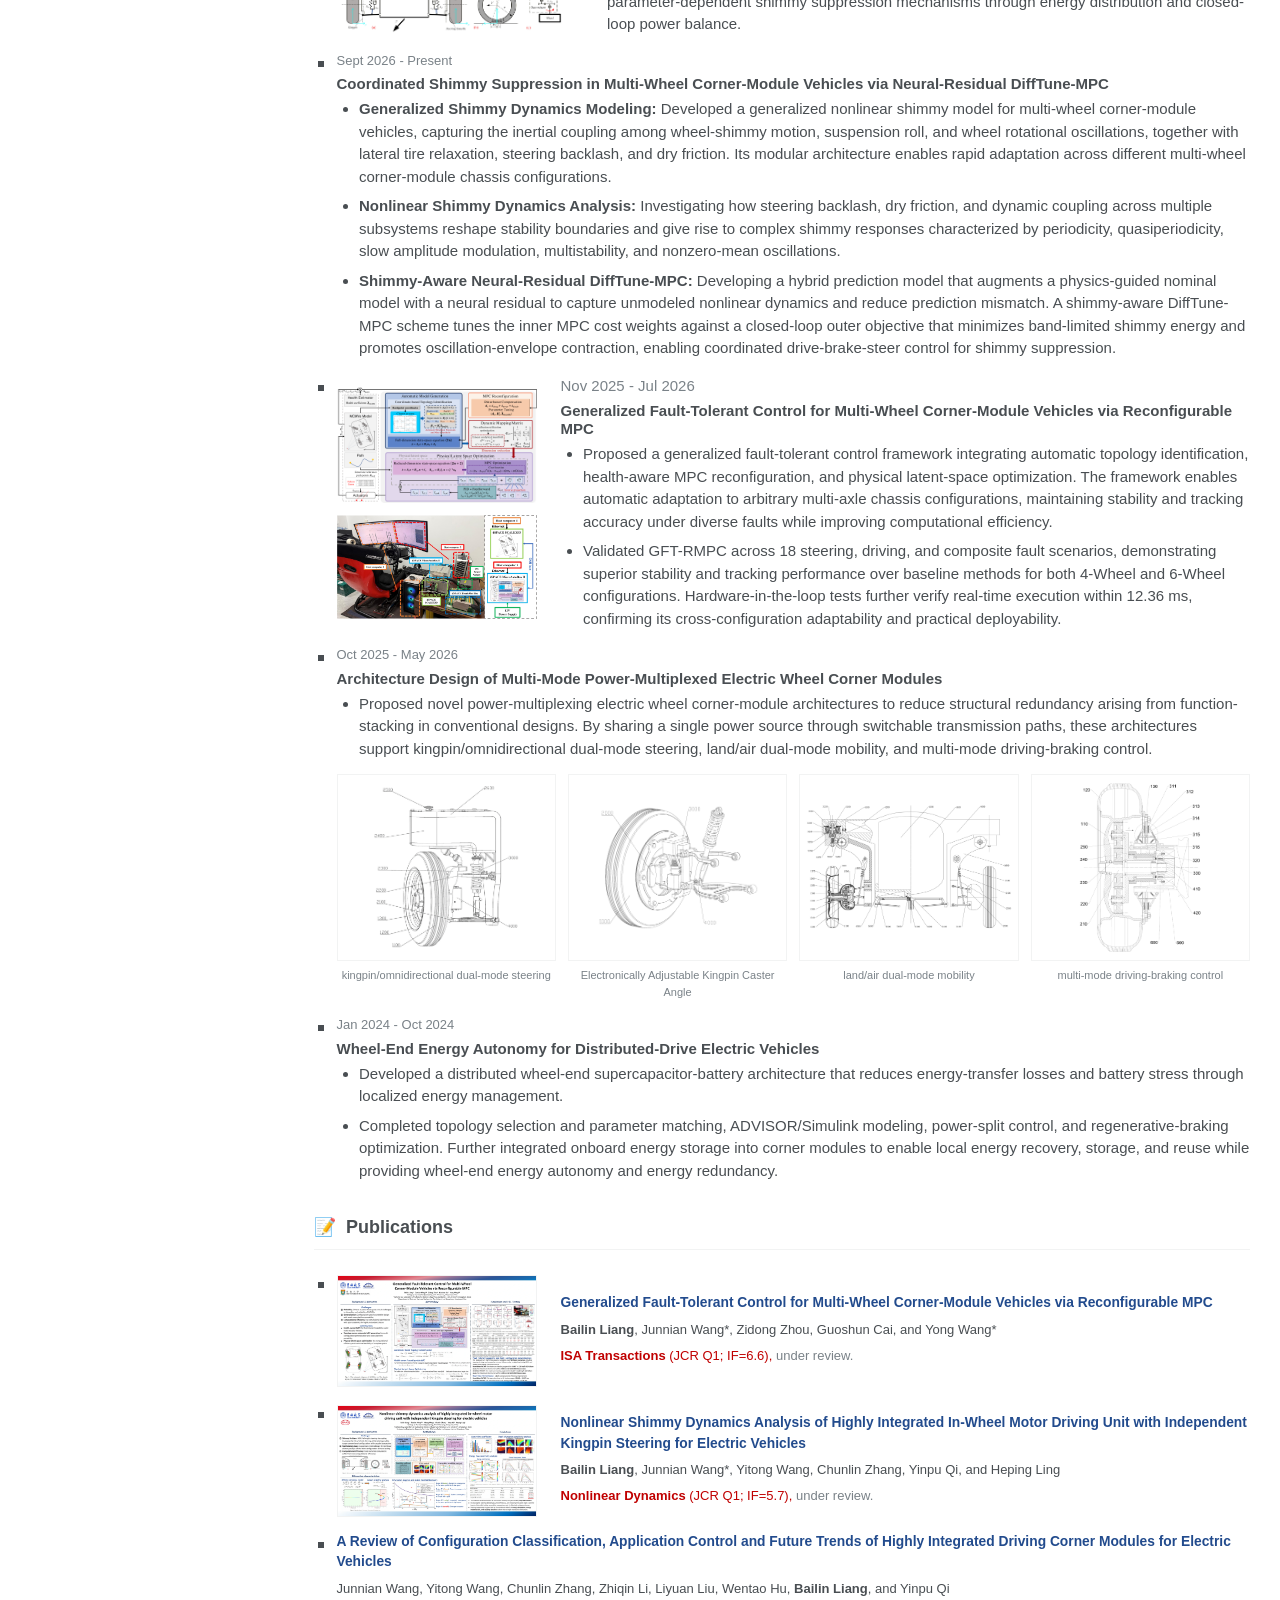
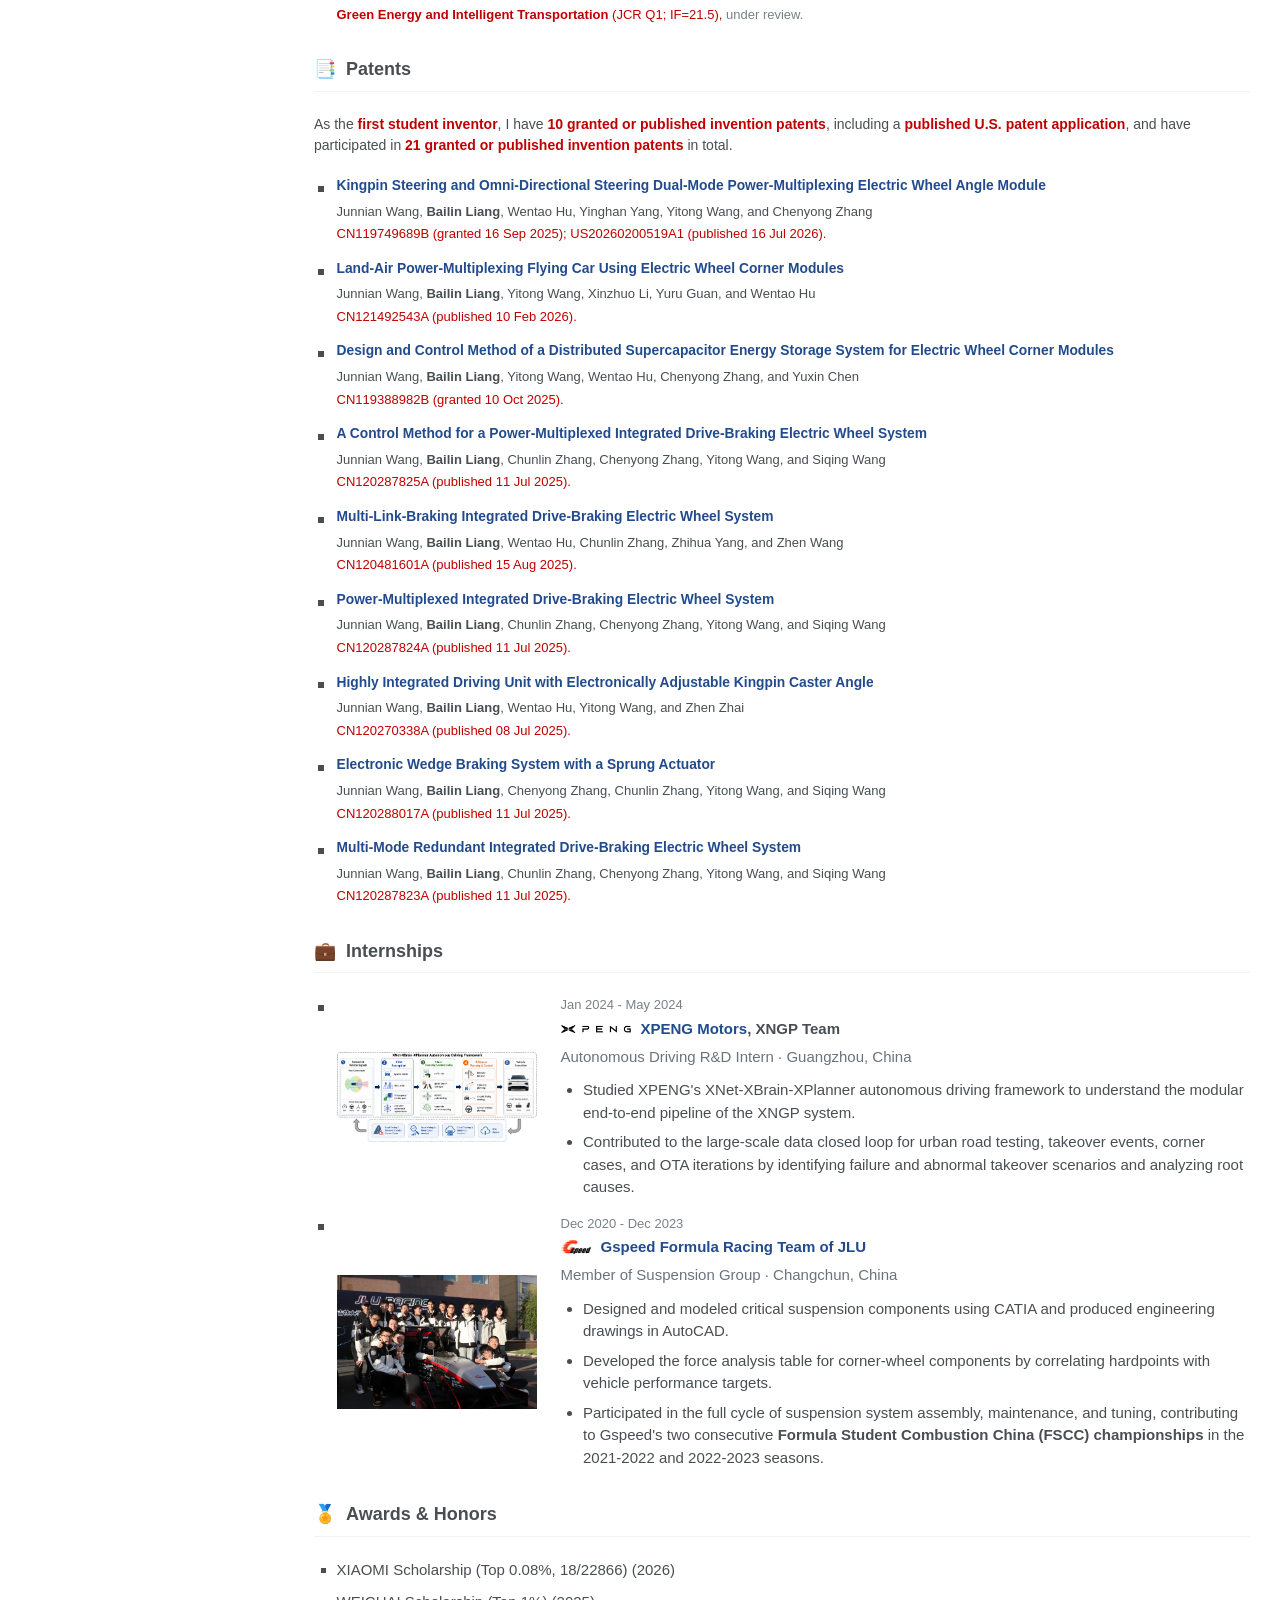
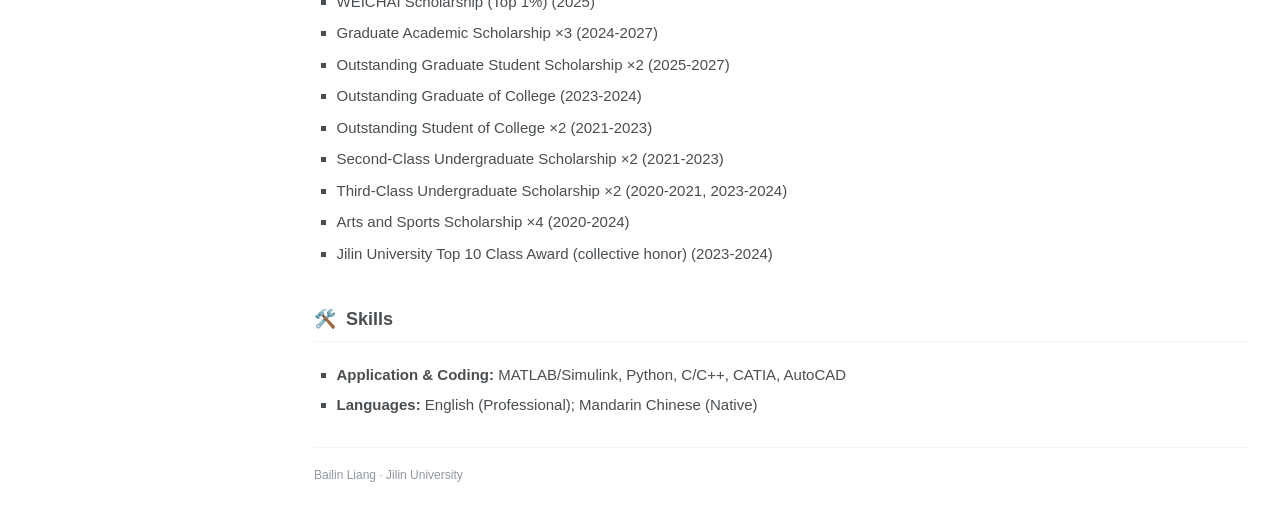
==== commit 5dde875c: "Update Xiaomi and Weichai scholarship details" ====
--- a/index.html
+++ b/index.html
@@ -40,7 +40,7 @@
         <li><span class="contact-icon">✉️</span><a href="mailto:sha593609@gmail.com">Gmail</a></li>
         <li><span class="contact-icon">✉️</span><a href="mailto:liangbl24@jlu.edu.cn">JLU Email</a></li>
         <li><span class="contact-icon">☎️</span><a href="tel:+8618038756869">Phone</a></li>
-        <li><span class="contact-icon">📄</span><a href="Bailin_Liang_CV.pdf?v=8c5c53052d46" target="_blank" rel="noopener">CV</a></li>
+        <li><span class="contact-icon">📄</span><a href="Bailin_Liang_CV.pdf?v=b4456e4cd34a" target="_blank" rel="noopener">CV</a></li>
         <li><span class="contact-icon">📍</span>Changchun, China</li>
       </ul>
     </aside>
@@ -73,7 +73,7 @@
           <p class="timeline-date">Sept 2024 - Jun 2027 (expected)</p>
           <p>Core courses: Fundamentals of Modern Control Theory; Modern Numerical Computational Analysis and Methods; Applied Mathematic Statistics; Design and Control of New Energy Vehicles.</p>
           <p>
-            GPA: <strong>88.21/100</strong>. Recommended for <strong>exam-free</strong> admission. Awards include <strong>WEICHAI Social Scholarship (Top 1%)</strong>.
+            GPA: <strong>88.21/100</strong>. Recommended for <strong>exam-free</strong> admission. Awards include <strong>XIAOMI Scholarship (Top 0.08%, 18/22866)</strong> and <strong>WEICHAI Scholarship (Top 1%)</strong>.
           </p>
         </div>
         </li>
@@ -412,7 +412,8 @@
       <section id="awards" class="section-block">
         <h2><span class="section-icon">🏅</span>Awards <span class="ampersand">&amp;</span> Honors</h2>
         <ul class="experience-list">
-          <li>WEICHAI Social Scholarship (Top 1%) (2025-2026)</li>
+          <li>XIAOMI Scholarship (Top 0.08%, 18/22866) (2026)</li>
+          <li>WEICHAI Scholarship (Top 1%) (2025)</li>
           <li>Graduate Academic Scholarship ×3 (2024-2027)</li>
           <li>Outstanding Graduate Student Scholarship ×2 (2025-2027)</li>
           <li>Outstanding Graduate of College (2023-2024)</li>
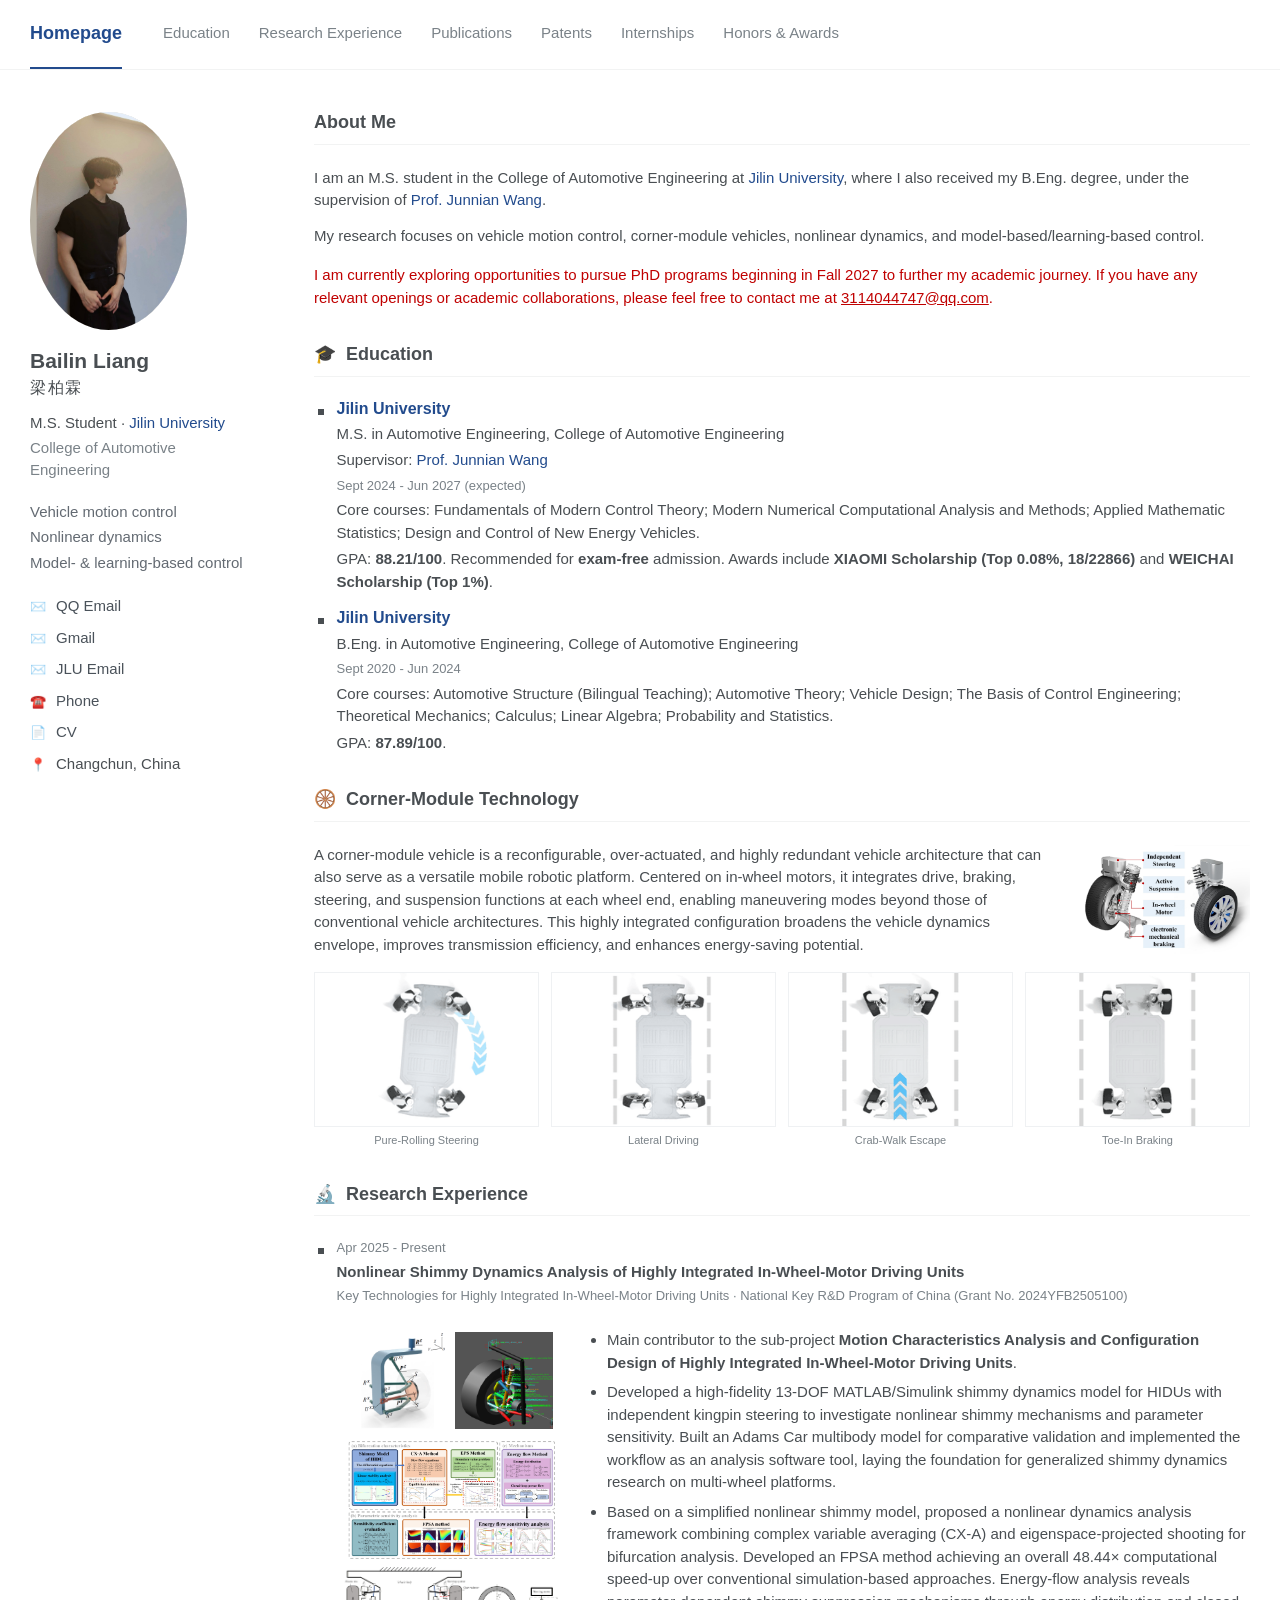
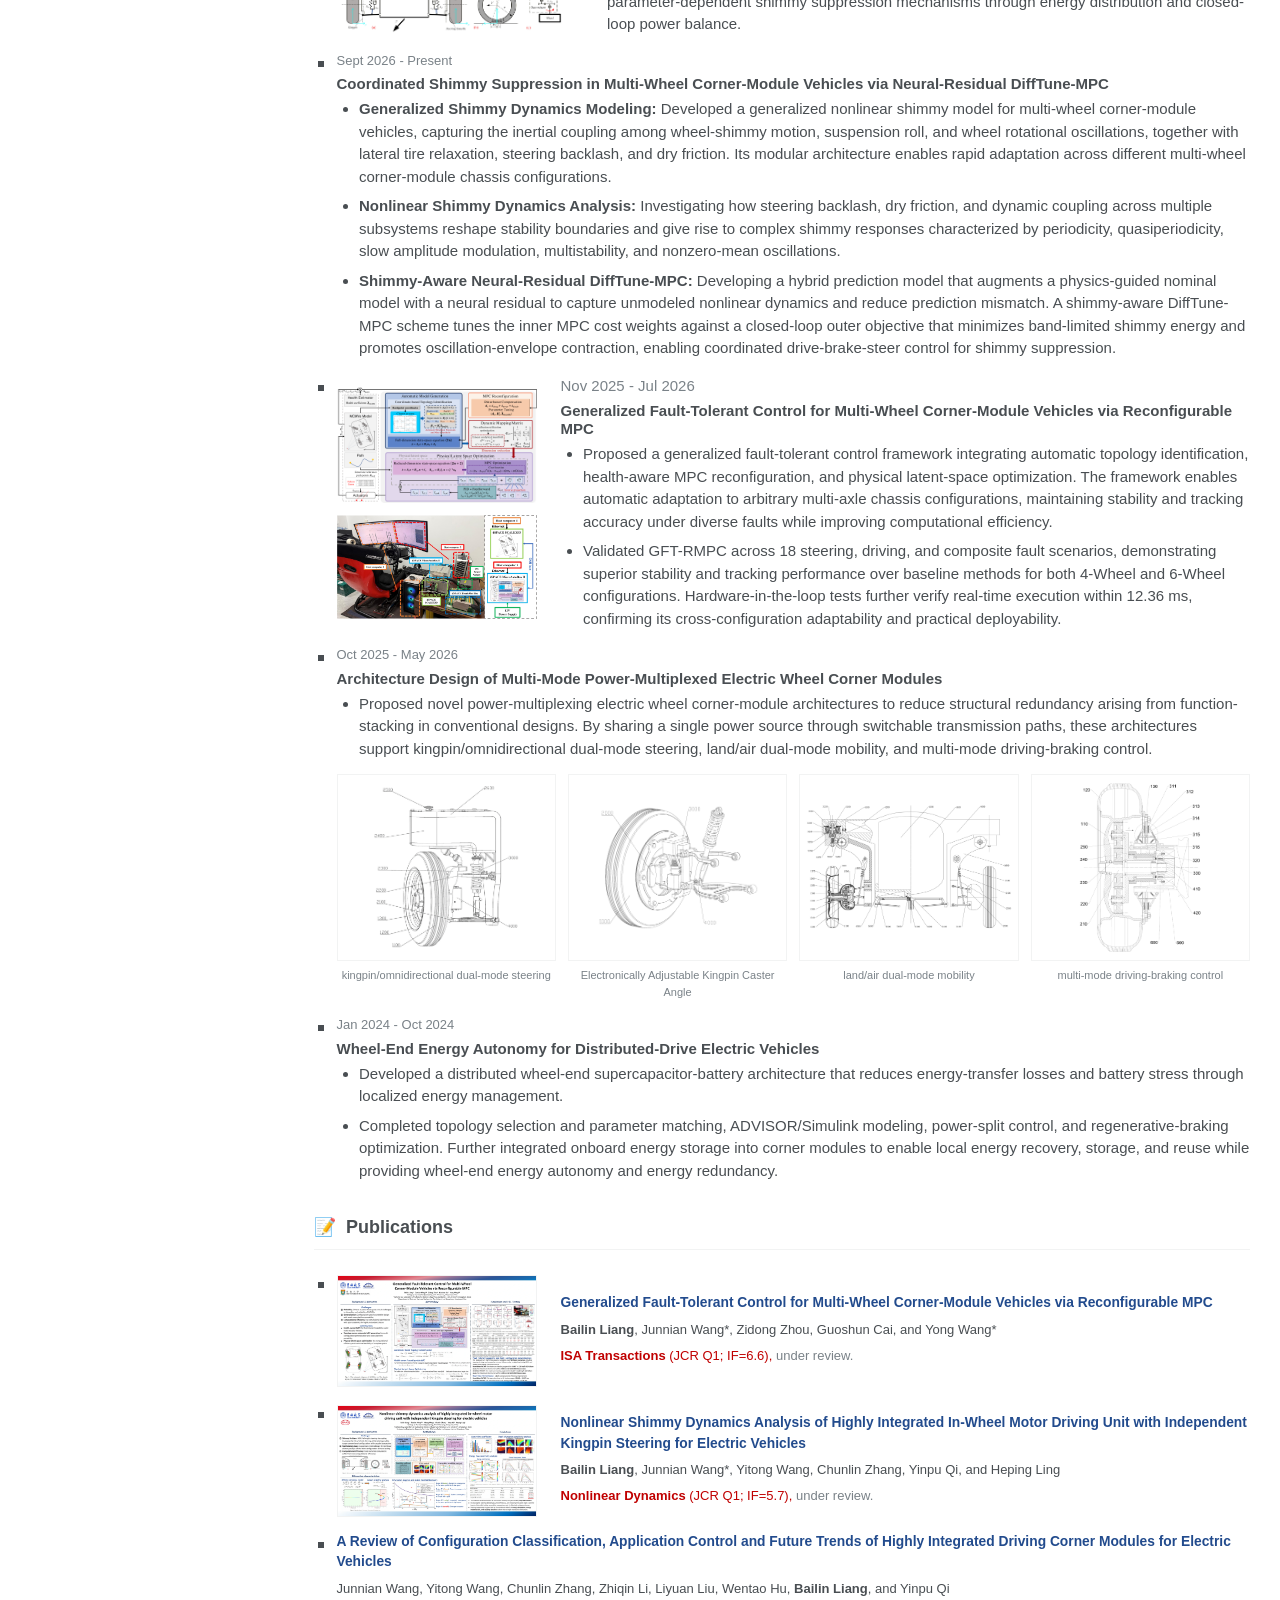
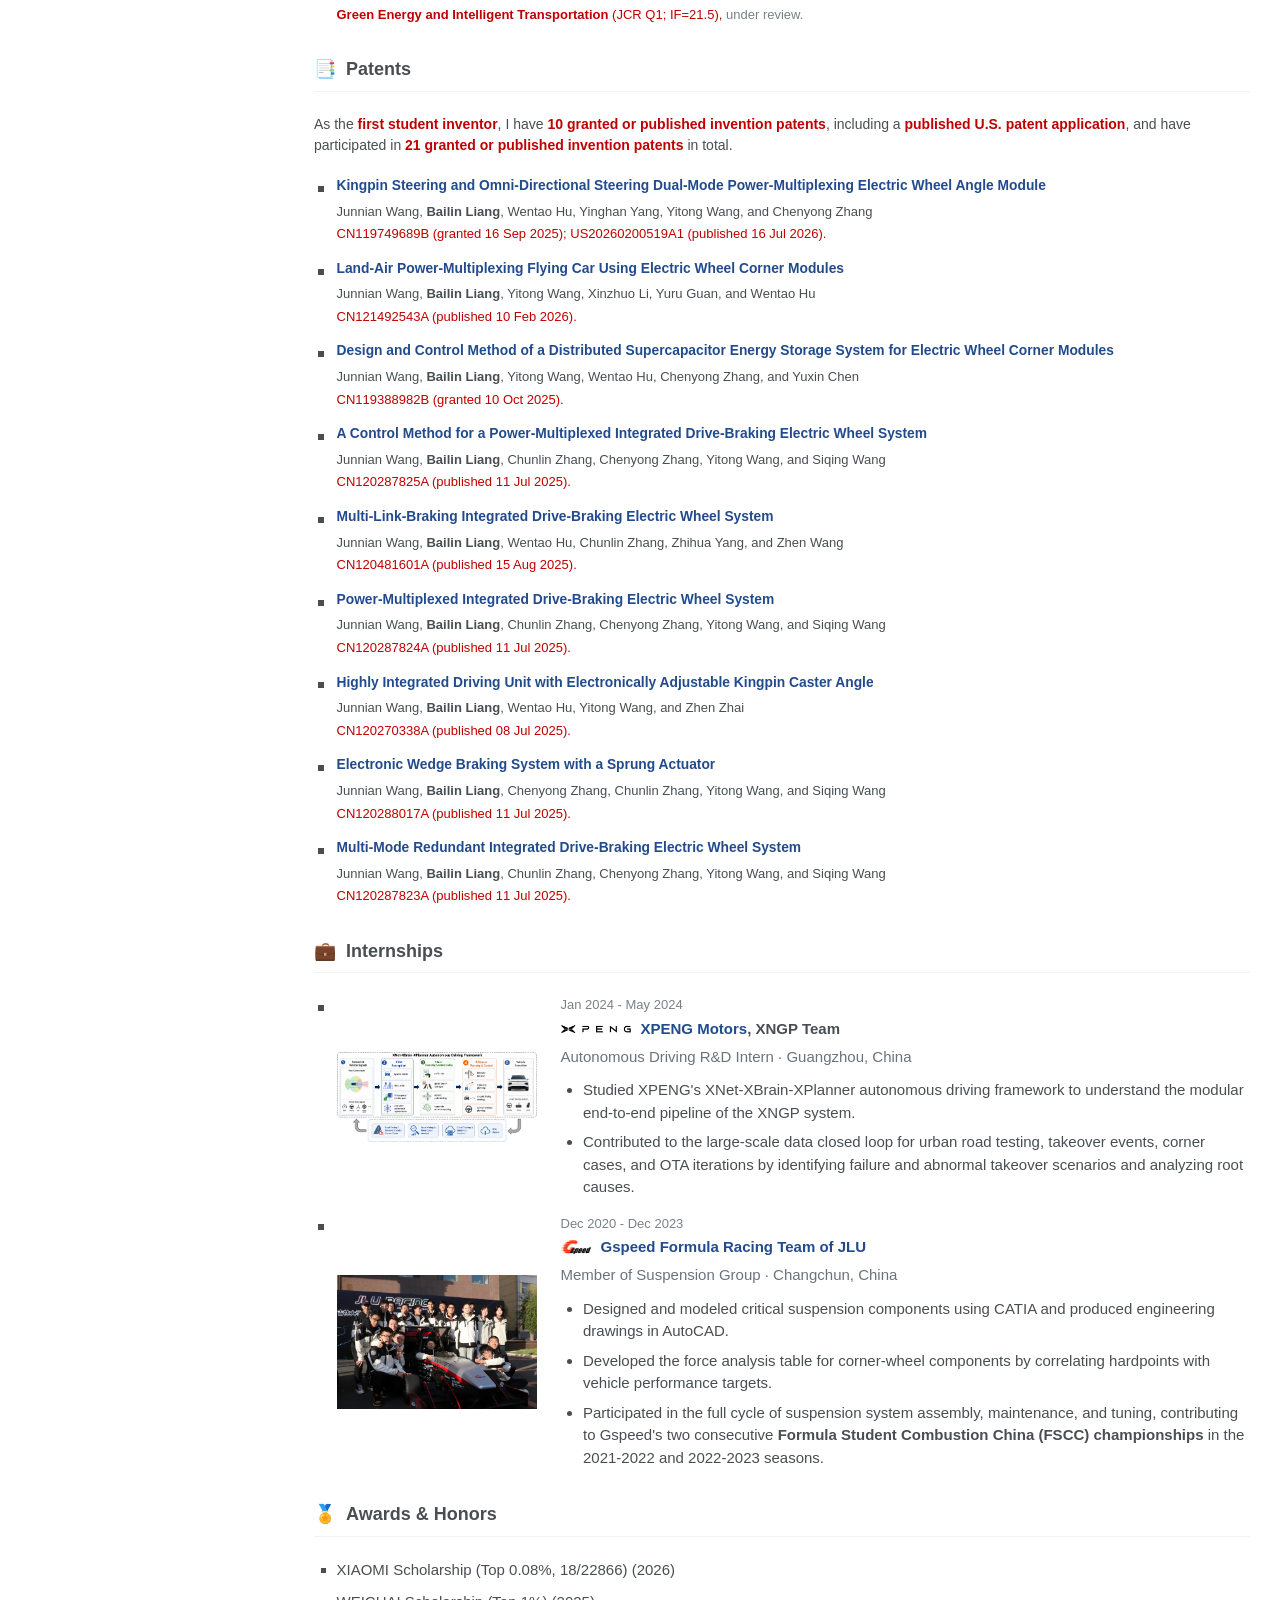
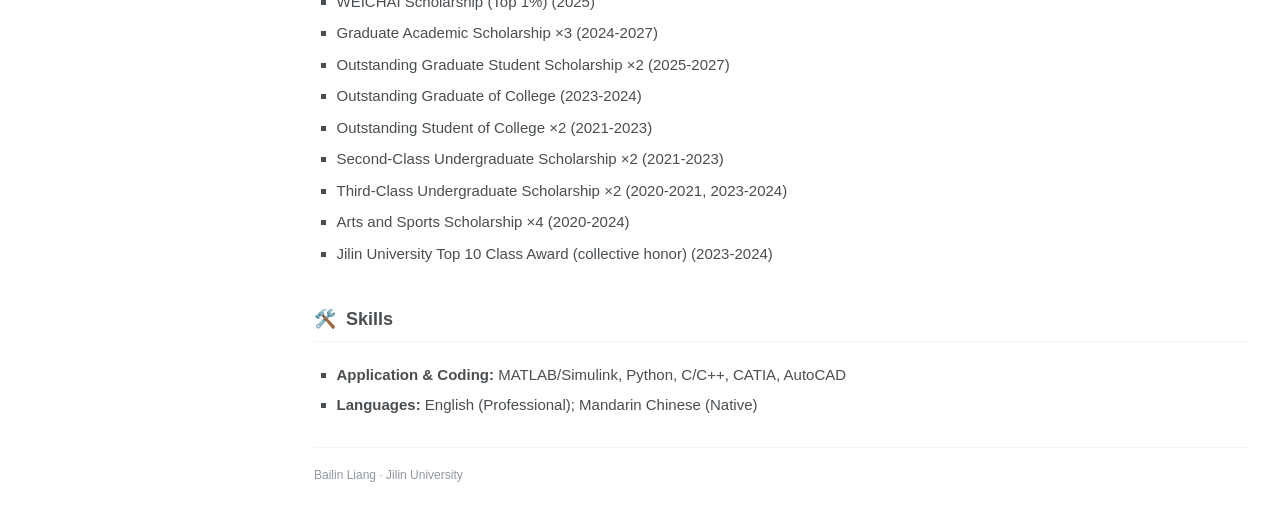
==== commit f40871a1: "Update Gmail contact and latest CV download" ====
--- a/index.html
+++ b/index.html
@@ -37,10 +37,10 @@
       <p class="sidebar-interests">Vehicle motion control<br>Nonlinear dynamics<br>Model- <span class="ampersand">&amp;</span> learning-based control</p>
       <ul class="contact-list">
         <li><span class="contact-icon">✉️</span><a href="mailto:3114044747@qq.com">QQ Email</a></li>
-        <li><span class="contact-icon">✉️</span><a href="mailto:sha593609@gmail.com">Gmail</a></li>
+        <li><span class="contact-icon">✉️</span><a href="mailto:bailinliang2001@gmail.com">Gmail</a></li>
         <li><span class="contact-icon">✉️</span><a href="mailto:liangbl24@jlu.edu.cn">JLU Email</a></li>
         <li><span class="contact-icon">☎️</span><a href="tel:+8618038756869">Phone</a></li>
-        <li><span class="contact-icon">📄</span><a href="Bailin_Liang_CV.pdf?v=b4456e4cd34a" target="_blank" rel="noopener">CV</a></li>
+        <li><span class="contact-icon">📄</span><a href="Bailin_Liang_CV.pdf?v=0110ef8e6f8e" target="_blank" rel="noopener">CV</a></li>
         <li><span class="contact-icon">📍</span>Changchun, China</li>
       </ul>
     </aside>
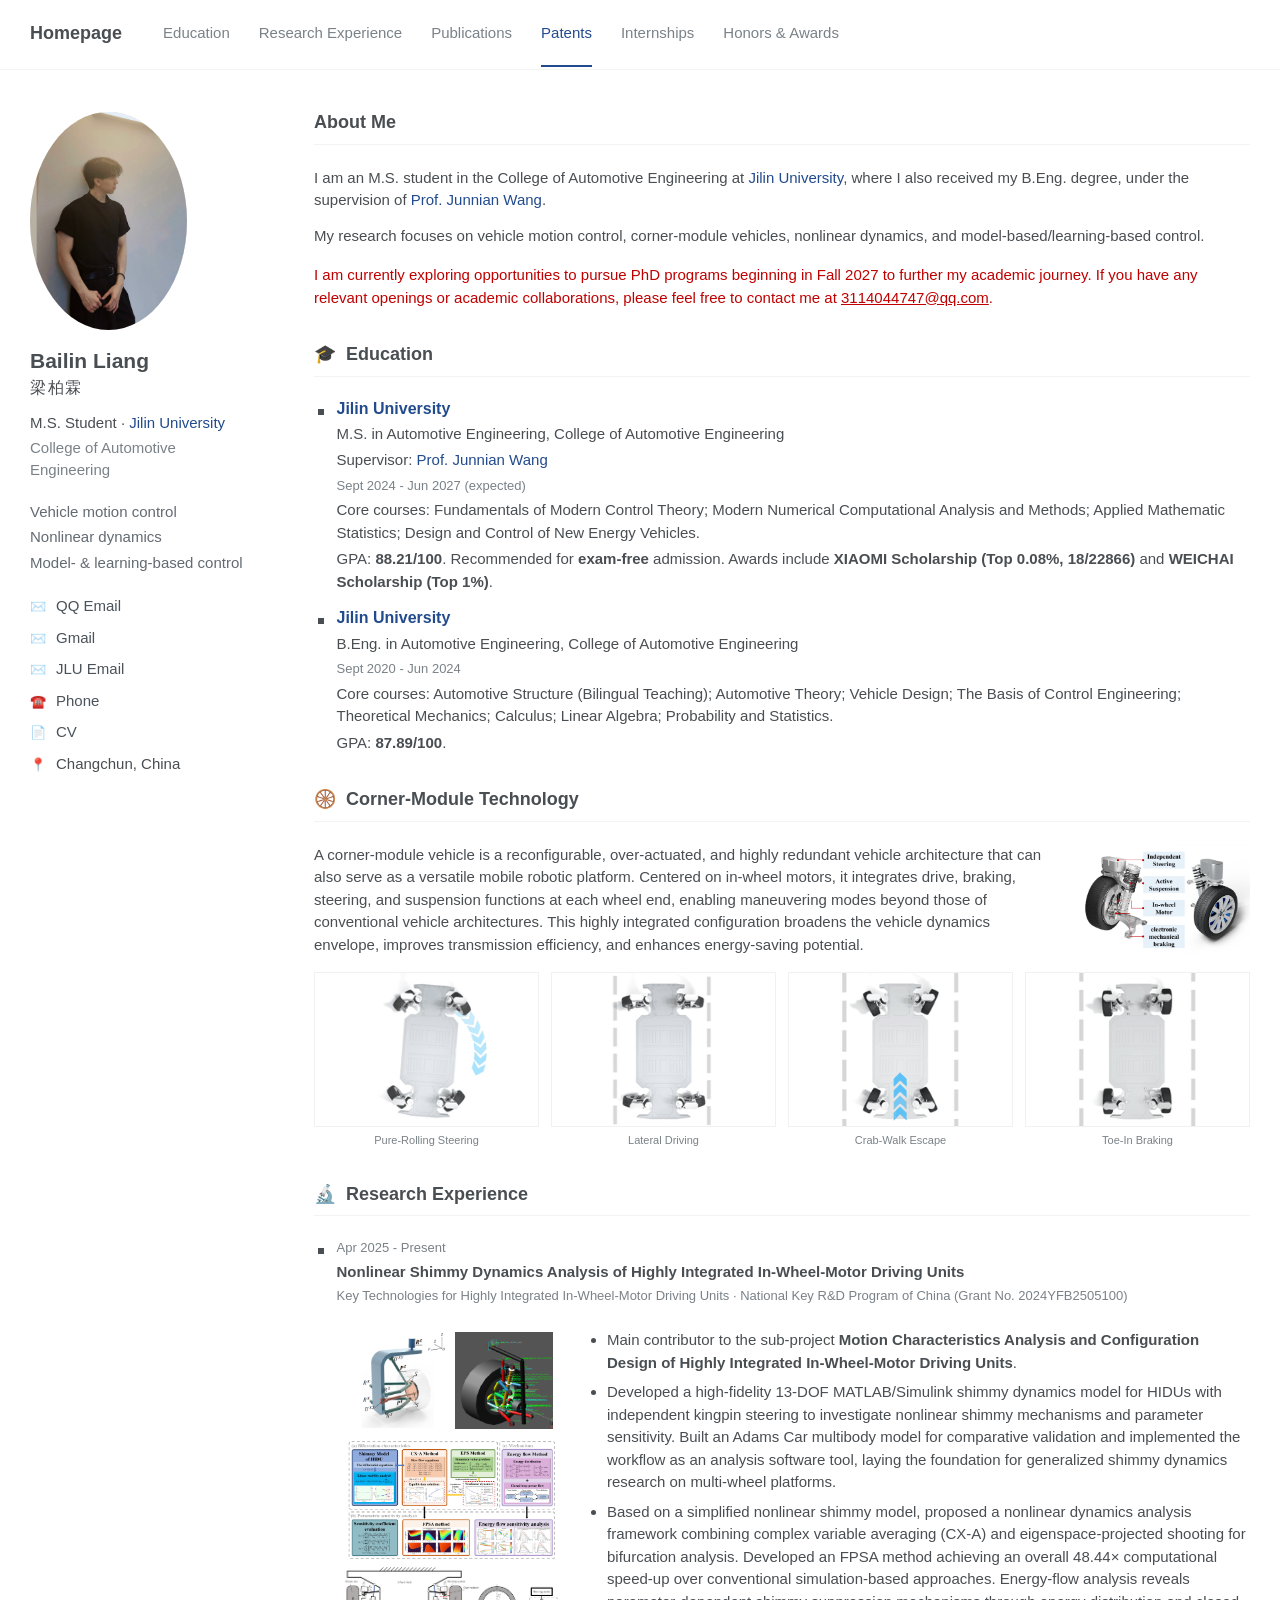
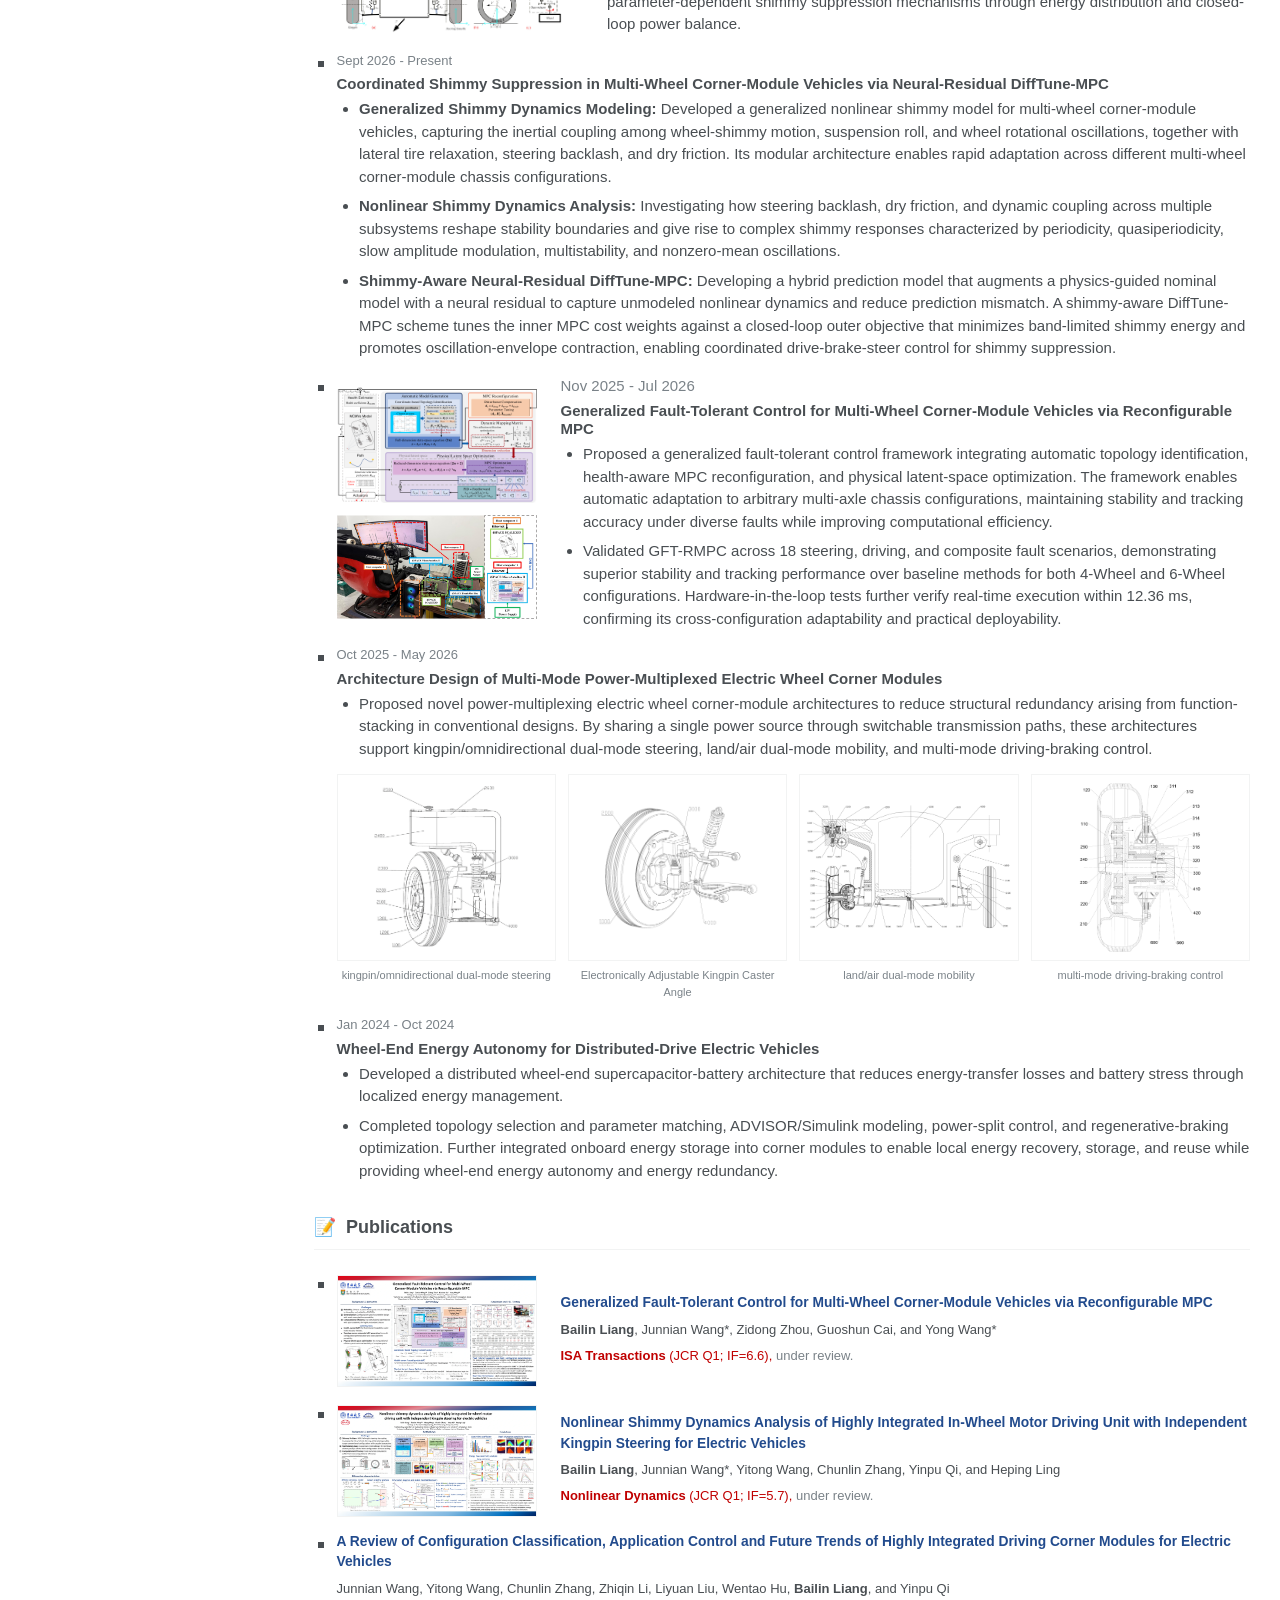
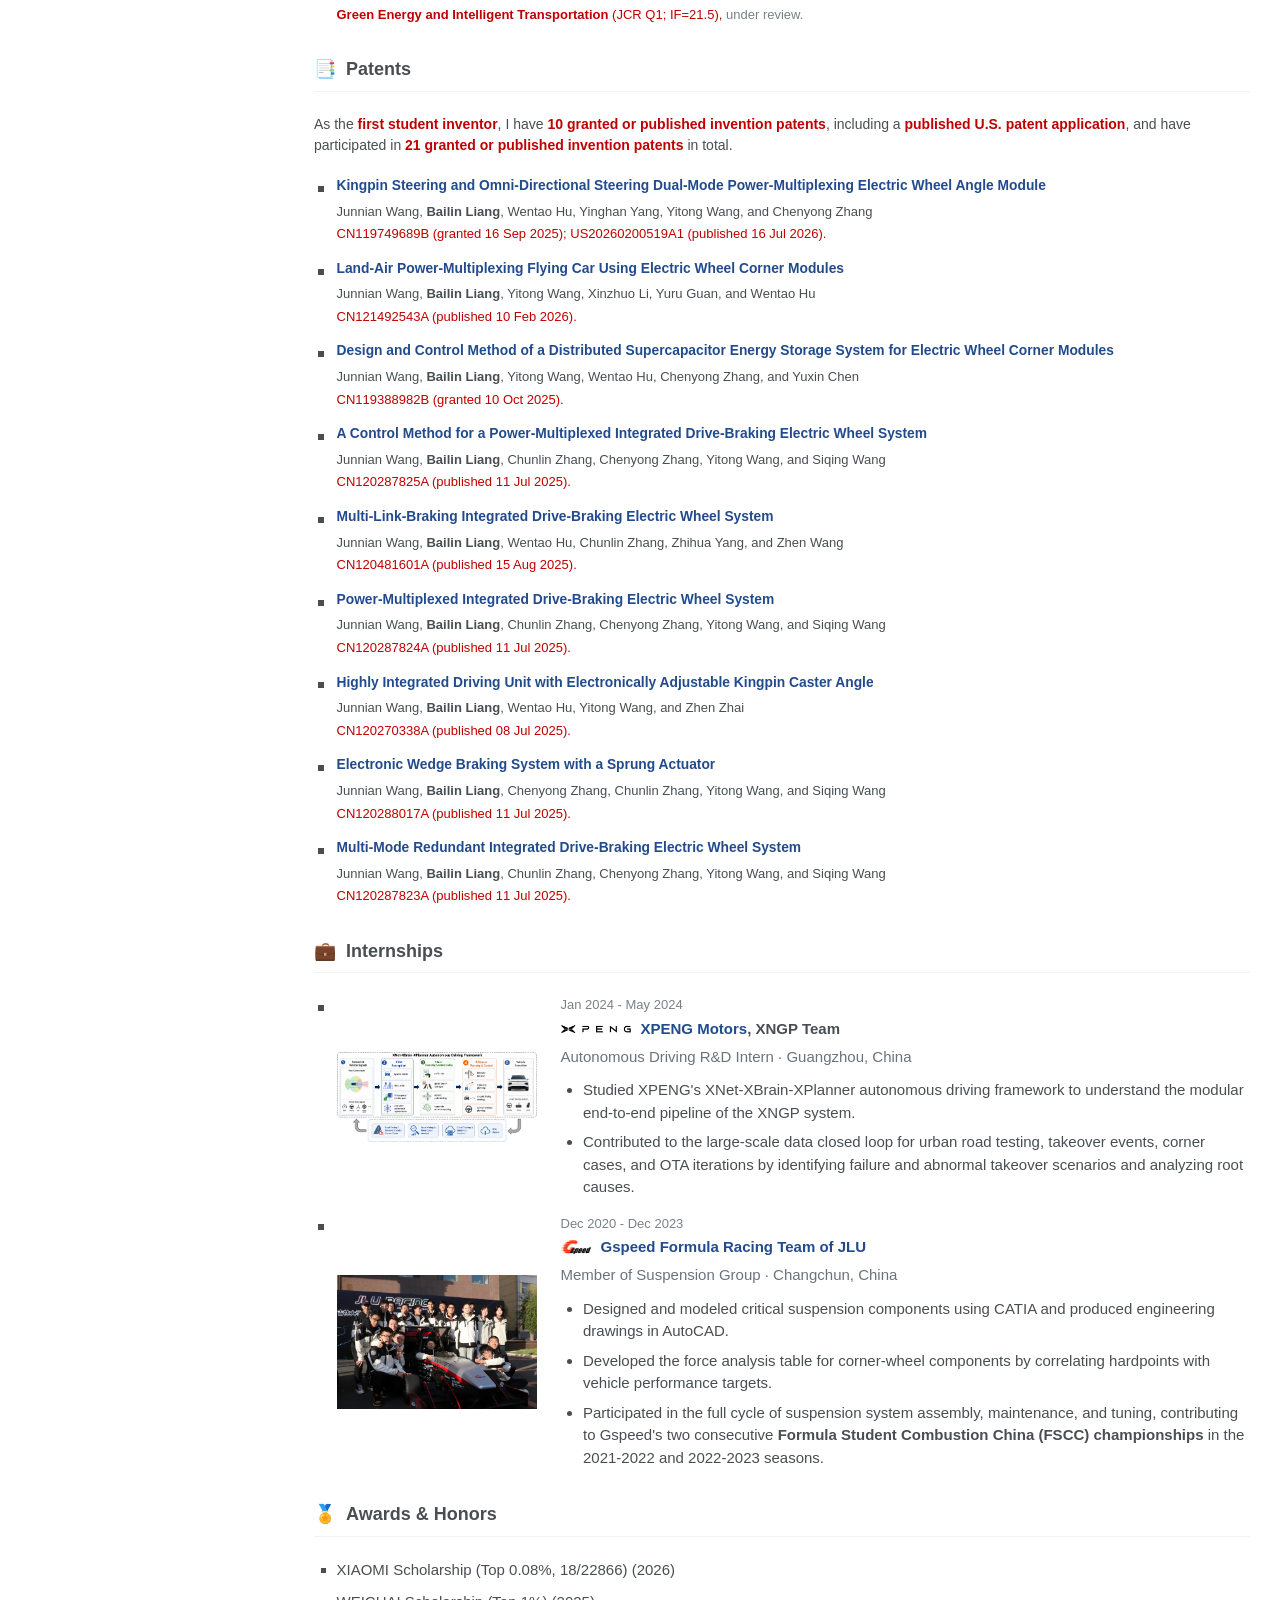
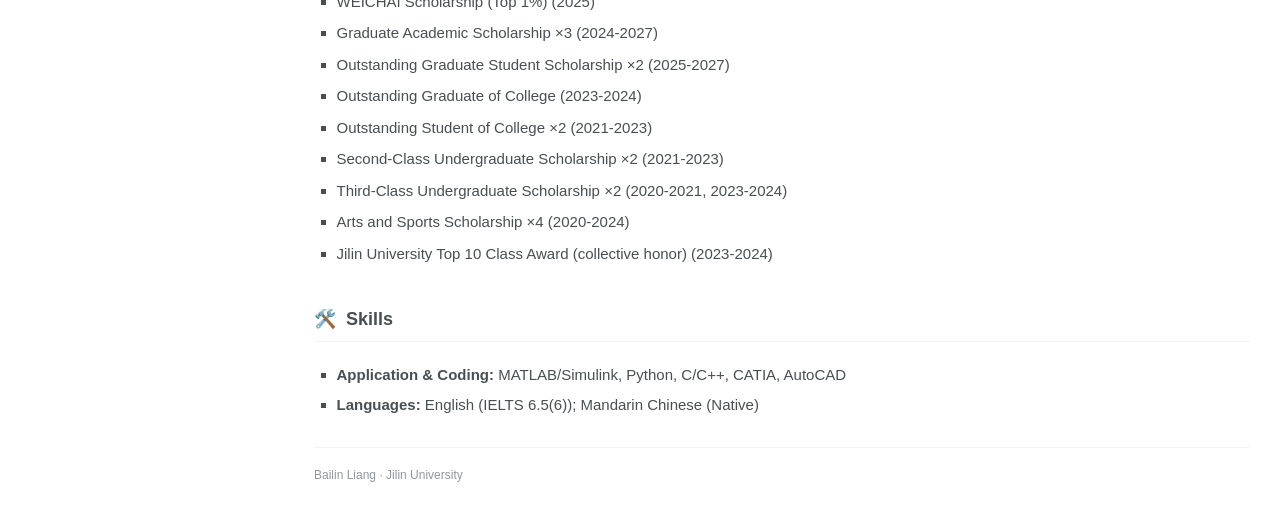
==== commit 4f87fc1b: "Update IELTS 6.5(6) and CV download cache" ====
--- a/index.html
+++ b/index.html
@@ -40,7 +40,7 @@
         <li><span class="contact-icon">✉️</span><a href="mailto:bailinliang2001@gmail.com">Gmail</a></li>
         <li><span class="contact-icon">✉️</span><a href="mailto:liangbl24@jlu.edu.cn">JLU Email</a></li>
         <li><span class="contact-icon">☎️</span><a href="tel:+8618038756869">Phone</a></li>
-        <li><span class="contact-icon">📄</span><a href="Bailin_Liang_CV.pdf?v=0110ef8e6f8e" target="_blank" rel="noopener">CV</a></li>
+        <li><span class="contact-icon">📄</span><a href="Bailin_Liang_CV.pdf?v=a768502533f5" target="_blank" rel="noopener">CV</a></li>
         <li><span class="contact-icon">📍</span>Changchun, China</li>
       </ul>
     </aside>
@@ -429,7 +429,7 @@
         <h2><span class="section-icon">🛠️</span>Skills</h2>
         <ul class="skill-grid">
           <li><strong>Application <span class="ampersand">&amp;</span> Coding:</strong> MATLAB/Simulink, Python, C/C++, CATIA, AutoCAD</li>
-          <li><strong>Languages:</strong> English (Professional); Mandarin Chinese (Native)</li>
+          <li><strong>Languages:</strong> English (IELTS 6.5(6)); Mandarin Chinese (Native)</li>
         </ul>
       </section>
 
